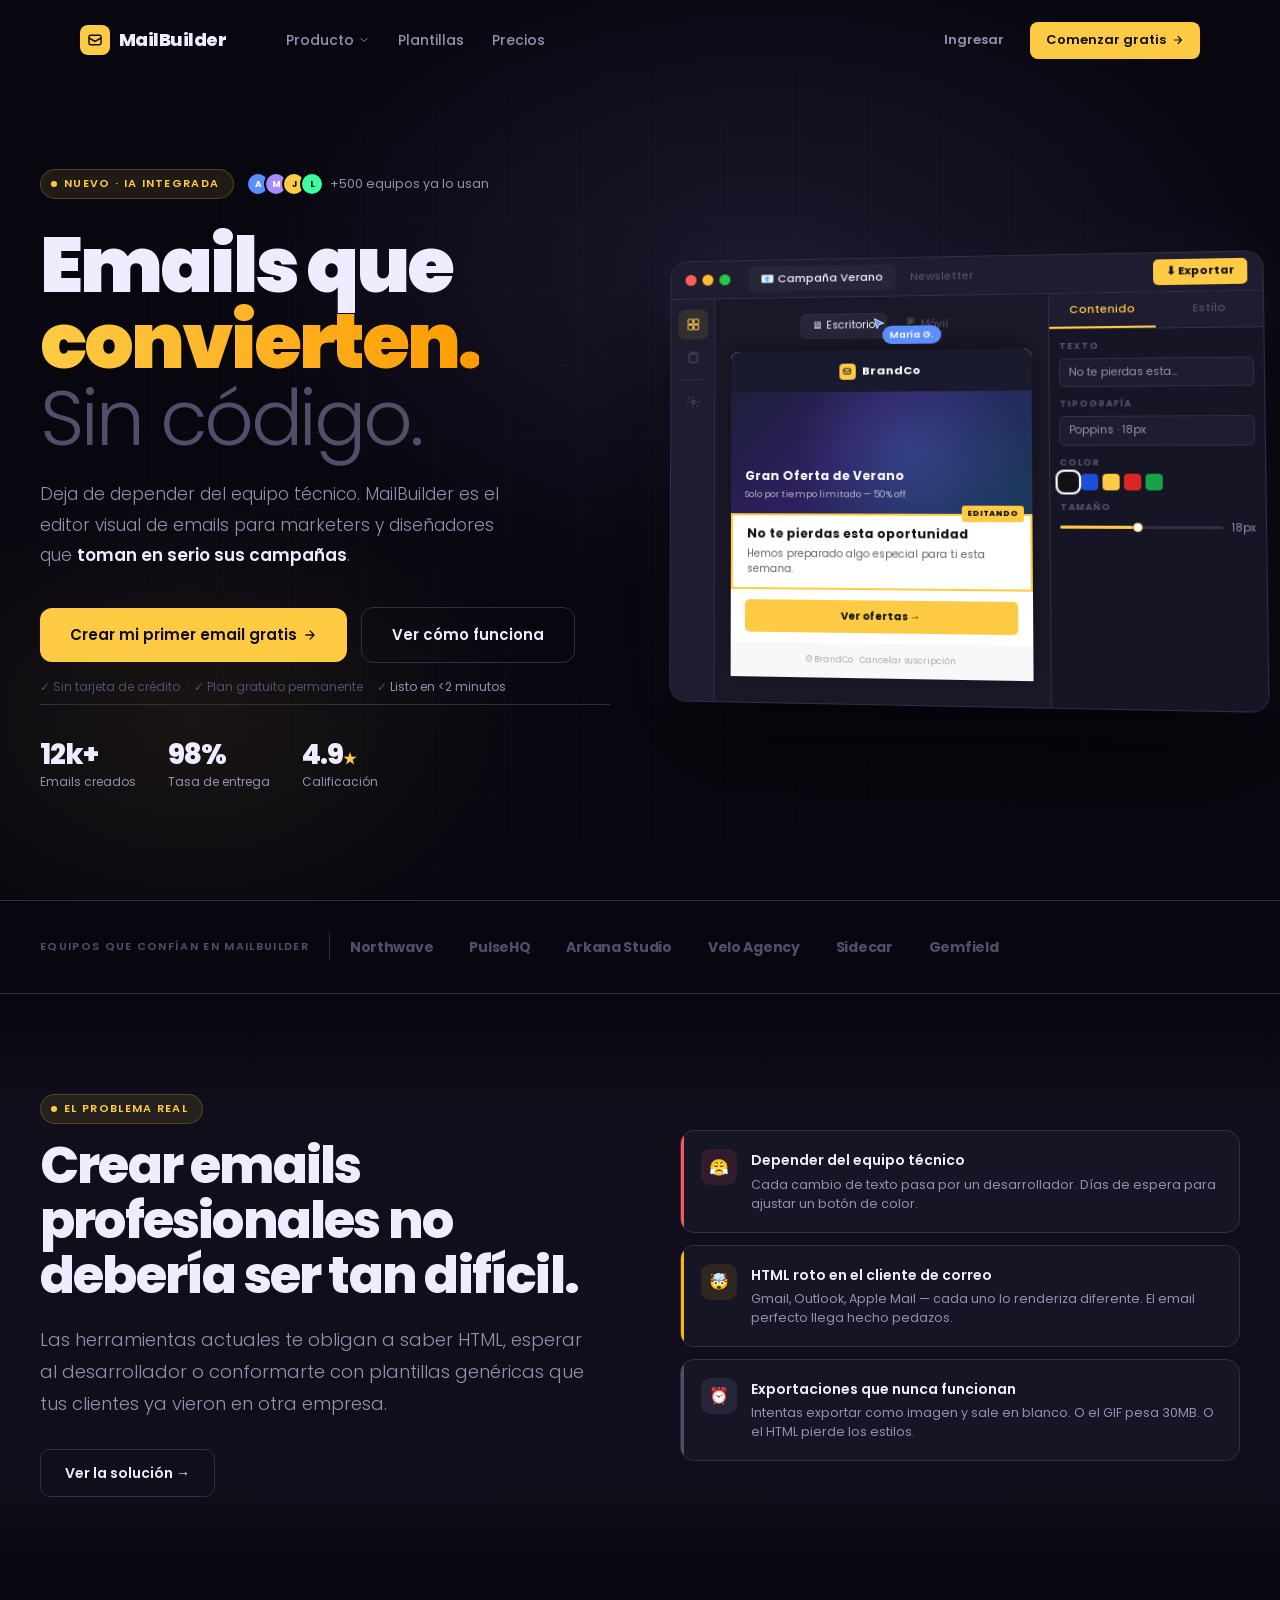
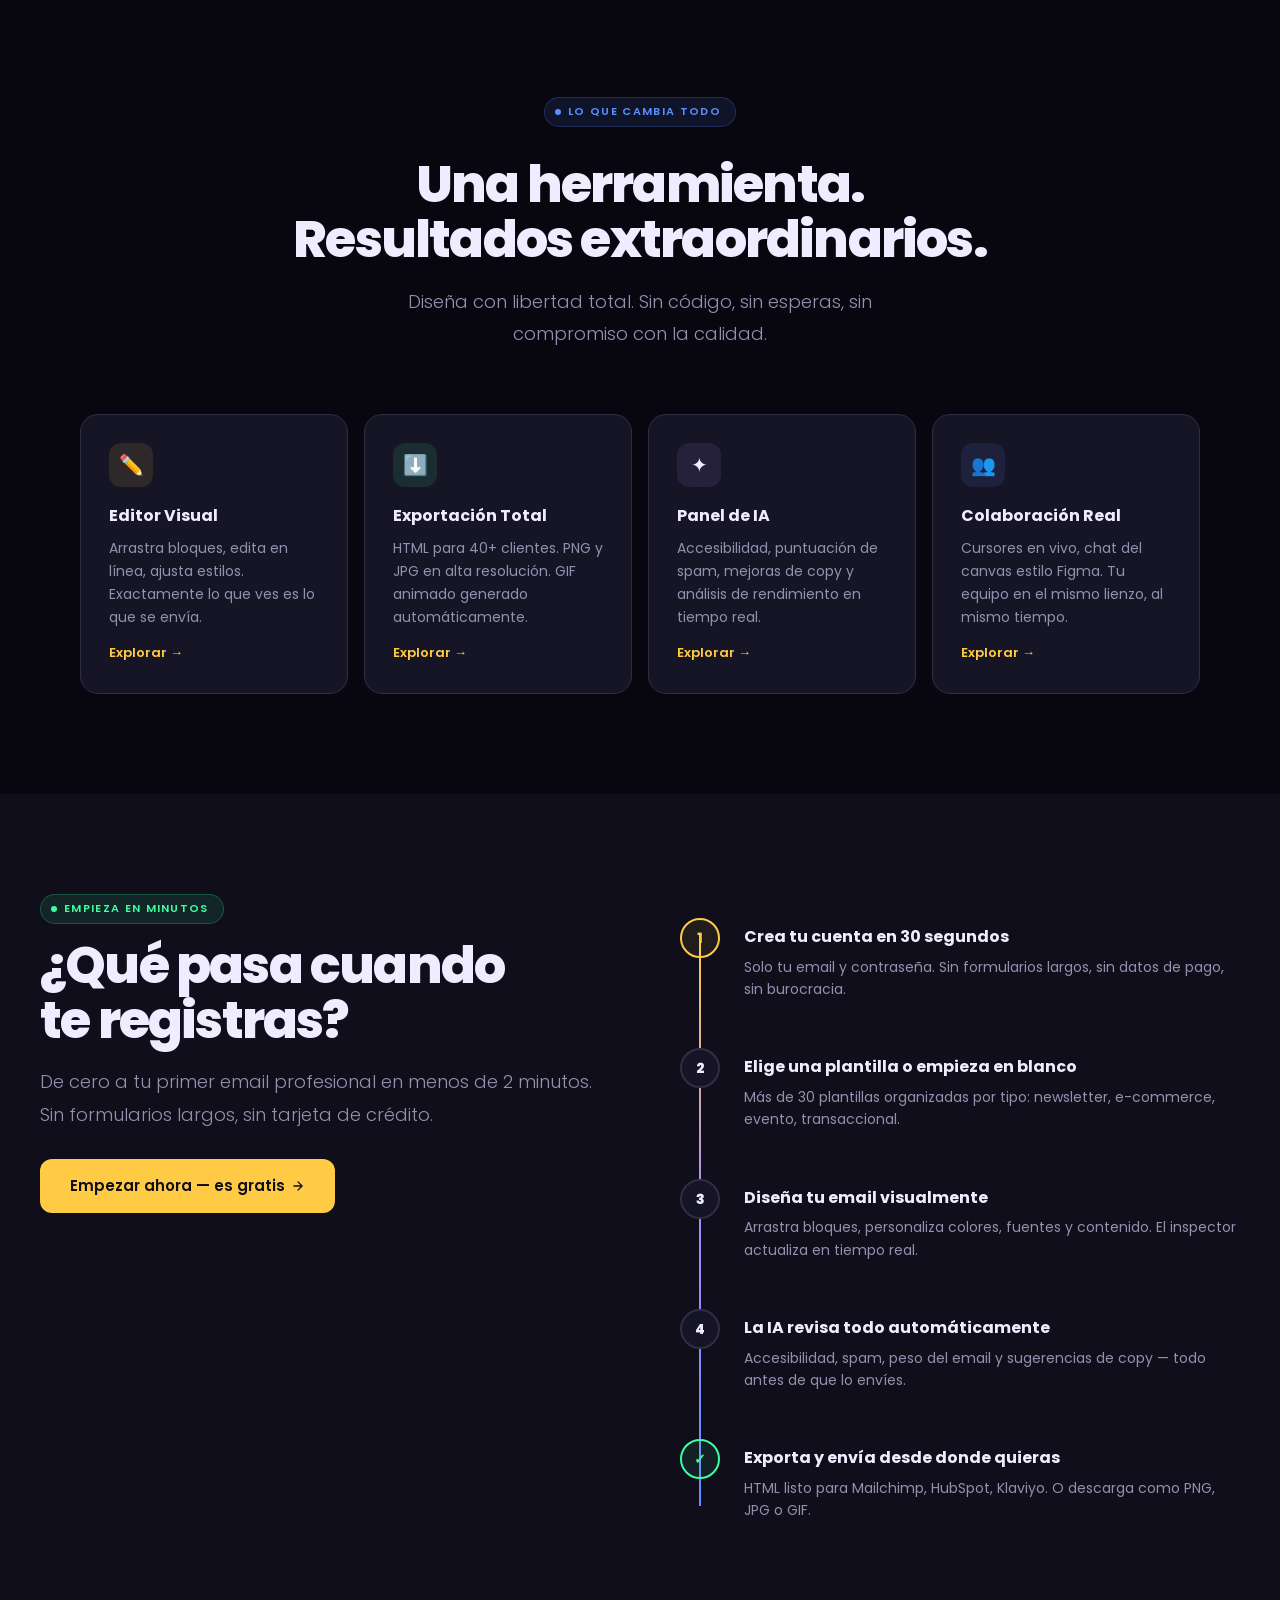
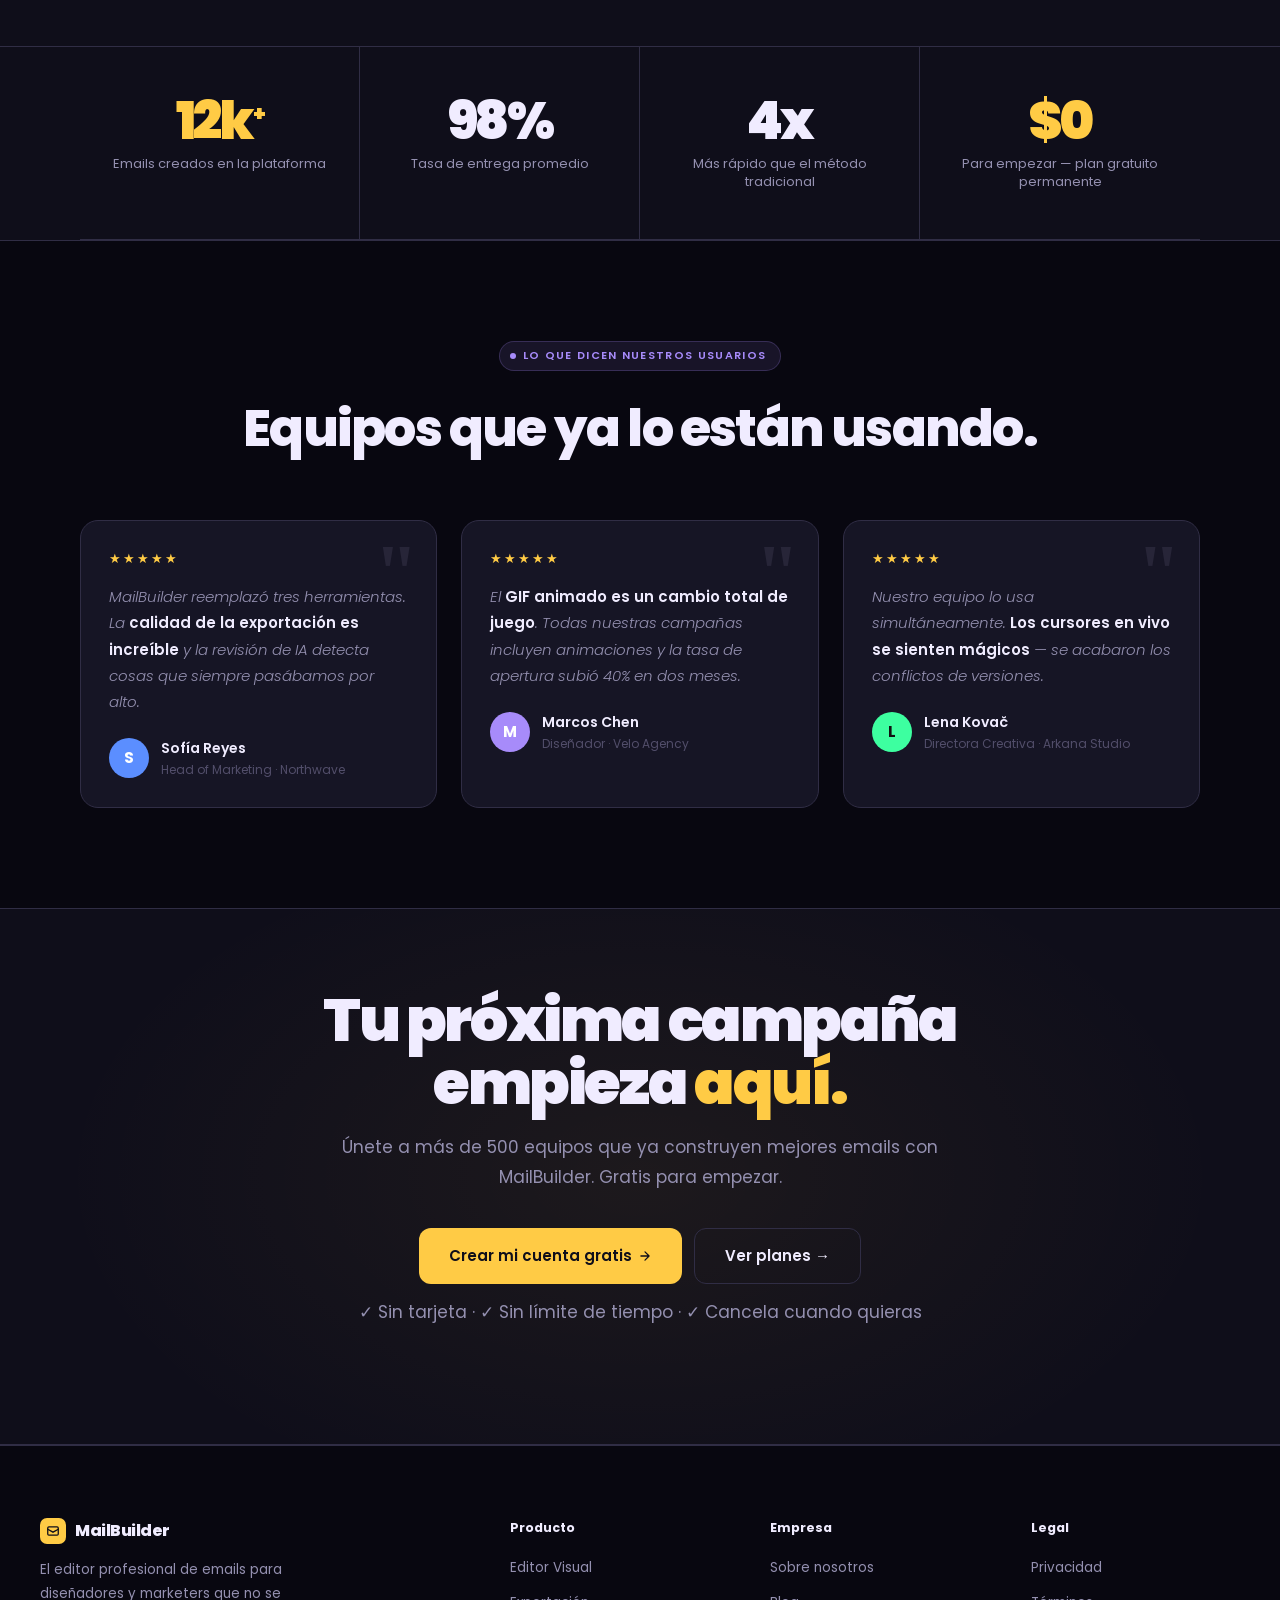
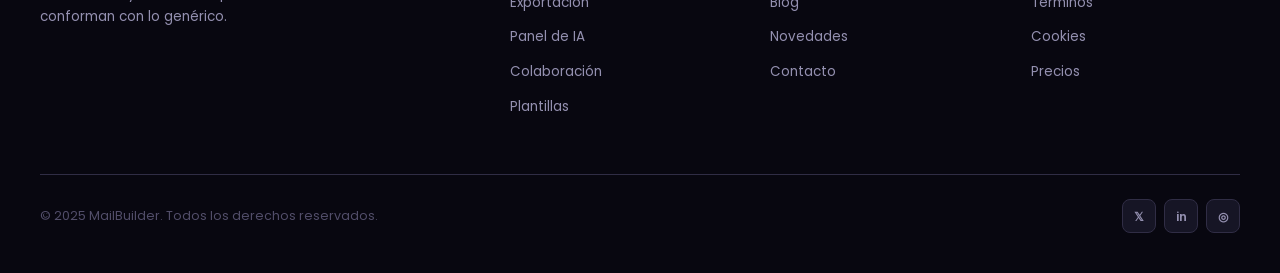
==== index.html @ 02be2cc1 "Sitio web de MailBuilder" ====
<!doctype html>
<html lang="es">
<head>
<meta charset="utf-8">
<meta name="viewport" content="width=device-width, initial-scale=1">
<title>MailBuilder — Emails que convierten. En minutos, no en días.</title>
<meta name="description" content="El editor visual de emails para marketers y diseñadores. Exporta en HTML, PNG, JPG y GIF. Sin código, con IA integrada y colaboración en tiempo real.">
<link rel="preconnect" href="https://fonts.googleapis.com">
<link rel="preconnect" href="https://fonts.gstatic.com" crossorigin>
<link href="https://fonts.googleapis.com/css2?family=Poppins:ital,wght@0,300;0,400;0,500;0,600;0,700;0,800;0,900;1,400&display=swap" rel="stylesheet">
<link rel="stylesheet" href="style.css">
<style>
.hero{min-height:100vh;display:flex;align-items:center;padding:120px var(--pad) 60px;position:relative;overflow:hidden}
.hero::before{content:"";position:absolute;inset:0;background:radial-gradient(ellipse 70% 60% at 60% 30%,rgba(167,139,250,.12) 0%,transparent 60%),radial-gradient(ellipse 50% 50% at 15% 80%,rgba(255,203,69,.07) 0%,transparent 55%);pointer-events:none}
.hero::after{content:"";position:absolute;inset:0;background-image:linear-gradient(rgba(255,255,255,.02) 1px,transparent 1px),linear-gradient(90deg,rgba(255,255,255,.02) 1px,transparent 1px);background-size:72px 72px;mask-image:radial-gradient(ellipse 80% 80% at 50% 50%,black 30%,transparent 80%);pointer-events:none}
.hero-inner{max-width:var(--max);margin-inline:auto;width:100%;position:relative;z-index:1;display:grid;grid-template-columns:1fr 1fr;gap:60px;align-items:center}
.hero-eyebrow{display:flex;align-items:center;gap:12px;margin-bottom:28px;flex-wrap:wrap}
.hero-sp{font-size:12.5px;color:var(--tx2);display:flex;align-items:center;gap:6px}
.hero-avs{display:flex}
.hero-avs span{width:24px;height:24px;border-radius:50%;border:2px solid var(--bg);display:flex;align-items:center;justify-content:center;font-size:9px;font-weight:700;color:#fff;margin-left:-6px}
.hero-avs span:first-child{margin-left:0}
.hero-h1{font-size:clamp(46px,6vw,80px);font-weight:900;letter-spacing:-.04em;line-height:1.0;margin-bottom:22px}
.hero-h1 .line2{display:block;color:var(--tx3);font-weight:300}
.hero-sub{font-size:17px;font-weight:300;color:var(--tx2);line-height:1.8;margin-bottom:36px;max-width:480px}
.hero-sub strong{color:var(--tx);font-weight:600}
.hero-ctarow{display:flex;align-items:center;gap:14px;flex-wrap:wrap;margin-bottom:14px}
.hero-note{font-size:12px;color:var(--tx3)}
.hero-note span{color:var(--tx2)}
.hero-stats{display:flex;gap:32px;padding-top:36px;border-top:1px solid var(--bd);margin-top:8px;flex-wrap:wrap}
.hero-stat-n{font-size:28px;font-weight:800;letter-spacing:-.04em;line-height:1}
.hero-stat-l{font-size:12px;color:var(--tx2);margin-top:3px}
.hero-preview-wrap{border-radius:16px;background:var(--s2);border:1px solid var(--bd);overflow:hidden;box-shadow:0 0 0 1px rgba(255,255,255,.04) inset,0 50px 100px rgba(0,0,0,.7),0 0 70px rgba(167,139,250,.07);transform:perspective(1200px) rotateY(-6deg) rotateX(2deg);transform-origin:left center;transition:transform .5s ease}
.hero-preview-wrap:hover{transform:perspective(1200px) rotateY(-2deg) rotateX(1deg)}
.ep-bar{background:var(--s3);border-bottom:1px solid var(--bd);padding:0 14px;height:38px;display:flex;align-items:center;gap:10px}
.ep-tabs{display:flex;gap:2px;margin-left:8px}
.ep-tab{padding:4px 12px;border-radius:5px;font-size:11px;font-weight:500;color:var(--tx3)}
.ep-tab.on{background:var(--s4);color:var(--tx)}
.ep-layout{display:grid;grid-template-columns:44px 1fr 200px;height:400px}
.ep-sb{background:var(--s3);border-right:1px solid var(--bd);display:flex;flex-direction:column;align-items:center;padding:10px 0;gap:3px}
.ep-si{width:30px;height:30px;border-radius:7px;display:flex;align-items:center;justify-content:center;color:var(--tx3);cursor:pointer;transition:all .15s}
.ep-si.on,.ep-si:hover{background:rgba(255,203,69,.1);color:var(--am)}
.ep-si svg{width:14px;height:14px}
.ep-si-sep{width:24px;height:1px;background:var(--bd);margin:4px 0}
.ep-canvas{background:#1a1828;overflow:hidden;display:flex;flex-direction:column;align-items:center;padding:16px;position:relative}
.ep-dev{display:flex;gap:6px;margin-bottom:12px}
.ep-dev-b{padding:3px 10px;border-radius:5px;font-size:10.5px;color:var(--tx3);border:1px solid transparent}
.ep-dev-b.on{background:var(--s4);border-color:var(--bd);color:var(--tx)}
.ep-email{background:#fff;border-radius:8px 8px 0 0;width:100%;max-width:300px;overflow:hidden;box-shadow:0 -4px 20px rgba(0,0,0,.4)}
.ee-hdr{background:#1a1a2e;padding:12px 16px;display:flex;align-items:center;justify-content:center;gap:6px}
.ee-logo{width:16px;height:16px;background:var(--am);border-radius:4px;display:flex;align-items:center;justify-content:center}
.ee-logo svg{width:9px;height:9px}
.ee-brand{color:#fff;font-weight:700;font-size:11px}
.ee-hero-img{height:120px;background:linear-gradient(135deg,#1D1F3A 0%,#2D1F5E 40%,#1A3A5C 100%);position:relative;overflow:hidden}
.ee-hero-img::before{content:"";position:absolute;inset:0;background:radial-gradient(circle at 60% 50%,rgba(91,142,255,.25) 0%,transparent 60%)}
.ee-hero-txt{position:absolute;bottom:12px;left:14px;right:14px}
.ee-hero-h{color:#fff;font-weight:700;font-size:12px;font-family:'Poppins',sans-serif;margin-bottom:2px}
.ee-hero-s{color:rgba(255,255,255,.65);font-size:9px;font-family:'Poppins',sans-serif}
.ee-block{background:#fff;padding:12px 16px;position:relative}
.ee-block.sel{outline:2px solid var(--am);outline-offset:-2px}
.ee-block-lbl{position:absolute;top:-8px;right:8px;background:var(--am);color:#0F0E1A;font-size:7.5px;font-weight:800;padding:2px 6px;border-radius:3px;font-family:'Poppins',sans-serif}
.ee-h{font-size:12px;font-weight:700;color:#111;font-family:'Poppins',sans-serif;margin-bottom:4px;line-height:1.3}
.ee-p{font-size:10px;color:#666;font-family:'Poppins',sans-serif;line-height:1.55}
.ee-cta{margin:10px 14px;background:var(--am);border-radius:5px;padding:8px;text-align:center}
.ee-cta-t{font-size:10px;font-weight:700;color:#0F0E1A;font-family:'Poppins',sans-serif}
.ee-footer{background:#f8f8f8;padding:10px 14px;text-align:center}
.ee-footer-t{font-size:8.5px;color:#aaa;font-family:'Poppins',sans-serif}
.ep-cursor{position:absolute;z-index:20;pointer-events:none;animation:cursor-mv 6s ease-in-out infinite alternate}
@keyframes cursor-mv{0%{transform:translate(50px,140px)}33%{transform:translate(100px,200px)}66%{transform:translate(160px,155px)}100%{transform:translate(120px,250px)}}
.ep-cursor svg{width:14px;height:14px}
.ep-cursor-tag{position:absolute;top:13px;left:10px;background:var(--az);color:#fff;font-size:9px;font-weight:600;padding:2px 7px;border-radius:100px;white-space:nowrap;font-family:'Poppins',sans-serif}
.ep-insp{border-left:1px solid var(--bd);background:var(--s2);overflow:hidden}
.ep-insp-tabs{display:flex;border-bottom:1px solid var(--bd);background:var(--s3)}
.ep-insp-tab{flex:1;padding:8px 0;font-size:10.5px;font-weight:500;color:var(--tx3);background:none;border:none;cursor:pointer;font-family:'Poppins',sans-serif;border-bottom:2px solid transparent}
.ep-insp-tab.on{color:var(--am);border-color:var(--am)}
.ep-insp-body{padding:10px 9px;display:flex;flex-direction:column;gap:10px}
.ep-isec-lbl{font-size:8.5px;font-weight:700;letter-spacing:.12em;text-transform:uppercase;color:var(--tx3);margin-bottom:4px}
.ep-field{background:var(--s3);border:1px solid var(--bd);border-radius:5px;padding:5px 8px;font-size:10.5px;color:var(--tx2);font-family:'Poppins',sans-serif}
.ep-colors{display:flex;gap:4px}
.ep-swatch{width:16px;height:16px;border-radius:4px;cursor:pointer}
.ep-swatch.sel{outline:2px solid #fff;outline-offset:2px}
.ep-slider-row{display:flex;align-items:center;gap:6px}
.ep-slider{flex:1;height:3px;background:var(--bd);border-radius:2px;position:relative}
.ep-slider-fill{height:100%;background:var(--am);border-radius:2px}
.ep-slider-th{width:9px;height:9px;border-radius:50%;background:#fff;border:1.5px solid var(--am);position:absolute;top:-3px}
.ep-val{font-size:10px;color:var(--tx2);min-width:24px;text-align:right}
@media(max-width:960px){.hero-inner{grid-template-columns:1fr}.hero-preview{display:none}}
.prob-section{padding:100px var(--pad);background:var(--s1);position:relative;overflow:hidden}
.prob-section::before{content:"";position:absolute;inset:0;background:linear-gradient(180deg,var(--bg) 0%,var(--s1) 20%,var(--s1) 80%,var(--bg) 100%)}
.prob-inner{max-width:var(--max);margin-inline:auto;position:relative;z-index:1}
.prob-grid{display:grid;grid-template-columns:1fr 1fr;gap:80px;align-items:center}
.pain-cards{display:flex;flex-direction:column;gap:12px}
.pain-card{background:var(--s2);border:1px solid var(--bd);border-radius:14px;padding:18px 20px;display:flex;gap:14px;align-items:flex-start;position:relative;overflow:hidden}
.pain-card::before{content:"";position:absolute;left:0;top:0;bottom:0;width:3px}
.pain-card.red::before{background:#FF5757}.pain-card.yellow::before{background:#FFB800}.pain-card.gray::before{background:var(--tx3)}
.pain-card-ico{width:36px;height:36px;border-radius:9px;flex-shrink:0;display:flex;align-items:center;justify-content:center;font-size:16px}
.pain-card.red .pain-card-ico{background:rgba(255,87,87,.12)}
.pain-card.yellow .pain-card-ico{background:rgba(255,184,0,.1)}
.pain-card.gray .pain-card-ico{background:var(--s4)}
.pain-title{font-size:14px;font-weight:600;margin-bottom:3px}
.pain-desc{font-size:12.5px;color:var(--tx2);line-height:1.55}
@media(max-width:900px){.prob-grid{grid-template-columns:1fr;gap:48px}}
.feats-overview{padding:100px var(--pad)}
.feat-cards{display:grid;grid-template-columns:repeat(4,1fr);gap:16px;margin-top:56px}
@media(max-width:1000px){.feat-cards{grid-template-columns:1fr 1fr}}
@media(max-width:600px){.feat-cards{grid-template-columns:1fr}}
.feat-card-link{color:var(--am);font-size:13px;font-weight:600;display:inline-flex;align-items:center;gap:5px;margin-top:14px;transition:gap var(--r)}
.feat-card-link:hover{gap:8px}
.journey-section{padding:100px var(--pad);background:var(--s1)}
.journey-grid{max-width:var(--max);margin-inline:auto;display:grid;grid-template-columns:1fr 1fr;gap:80px;align-items:start}
@media(max-width:900px){.journey-grid{grid-template-columns:1fr}}
.testi-section{padding:100px var(--pad)}
.nums-section{background:var(--s1);border-top:1px solid var(--bd);border-bottom:1px solid var(--bd)}
</style>
</head>
<body>

<!-- NAV -->
<nav id="nav">
  <div class="nav-inner">
    <a href="/" class="nav-logo">
      <div class="nav-logo-mark"><svg viewBox="0 0 24 24" fill="none"><rect x="3" y="5" width="18" height="14" rx="2" stroke="#0F0E1A" stroke-width="2.2"/><path d="M3 9l9 5 9-5" stroke="#0F0E1A" stroke-width="2.2" stroke-linecap="round"/></svg></div>
      MailBuilder
    </a>
    <div class="nav-links">
      <div class="nav-dd">
        <a href="/producto" class="nav-link" data-path="/producto">Producto <svg viewBox="0 0 24 24" fill="none"><path d="M6 9l6 6 6-6" stroke="currentColor" stroke-width="2" stroke-linecap="round" stroke-linejoin="round"/></svg></a>
        <div class="nav-dd-menu">
          <a href="/producto#editor" class="dd-item"><div class="dd-item-ico" style="background:rgba(255,203,69,.1)">✏️</div><div><div class="dd-item-t">Editor Visual</div><div class="dd-item-d">Arrastra, suelta y diseña sin código</div></div></a>
          <a href="/producto#exportacion" class="dd-item"><div class="dd-item-ico" style="background:rgba(61,255,160,.1)">⬇️</div><div><div class="dd-item-t">Exportación</div><div class="dd-item-d">HTML, PNG, JPG y GIF en un clic</div></div></a>
          <a href="/producto#ia" class="dd-item"><div class="dd-item-ico" style="background:rgba(167,139,250,.1)">✦</div><div><div class="dd-item-t">Panel de IA</div><div class="dd-item-d">Accesibilidad, spam y copy automático</div></div></a>
          <a href="/producto#colaboracion" class="dd-item"><div class="dd-item-ico" style="background:rgba(91,142,255,.1)">👥</div><div><div class="dd-item-t">Colaboración</div><div class="dd-item-d">Cursores en vivo y chat del canvas</div></div></a>
        </div>
      </div>
      <a href="/plantillas" class="nav-link" data-path="/plantillas">Plantillas</a>
      <a href="/precios" class="nav-link" data-path="/precios">Precios</a>
    </div>
    <div class="nav-right">
      <a href="https://mailbuilder-pi.vercel.app/login" class="btn btn-ghost btn-sm">Ingresar</a>
      <a href="https://mailbuilder-pi.vercel.app/login" class="btn btn-primary btn-sm btn-icon">Comenzar gratis <svg width="12" height="12" viewBox="0 0 24 24" fill="none"><path d="M5 12h14M12 5l7 7-7 7" stroke="currentColor" stroke-width="2.2" stroke-linecap="round" stroke-linejoin="round"/></svg></a>
    </div>
    <button class="nav-burger" id="burger" aria-label="Menú"><span></span><span></span><span></span></button>
  </div>
  <div class="nav-mobile" id="mobile-menu" style="display:none">
    <a href="/producto">Producto</a>
    <a href="/plantillas">Plantillas</a>
    <a href="/precios">Precios</a>
    <hr class="sep">
    <a href="https://mailbuilder-pi.vercel.app/login">Ingresar</a>
    <a href="https://mailbuilder-pi.vercel.app/login" class="btn btn-primary" style="text-align:center;justify-content:center">Comenzar gratis →</a>
  </div>
</nav>

<!-- HERO -->
<section class="hero">
  <div class="hero-inner">
    <div>
      <div class="hero-eyebrow">
        <div class="chip">Nuevo · IA integrada</div>
        <div class="hero-sp">
          <div class="hero-avs">
            <span style="background:#5B8EFF">A</span><span style="background:#A78BFA">M</span>
            <span style="background:#FFCB45;color:#111">J</span><span style="background:#3DFFA0;color:#111">L</span>
          </div>
          +500 equipos ya lo usan
        </div>
      </div>
      <h1 class="hero-h1">Emails que<br><span class="grad">convierten.</span><span class="line2">Sin código.</span></h1>
      <p class="hero-sub">Deja de depender del equipo técnico. MailBuilder es el editor visual de emails para marketers y diseñadores que <strong>toman en serio sus campañas</strong>.</p>
      <div class="hero-ctarow">
        <a href="https://mailbuilder-pi.vercel.app/login" class="btn btn-primary btn-lg btn-icon">Crear mi primer email gratis <svg width="14" height="14" viewBox="0 0 24 24" fill="none"><path d="M5 12h14M12 5l7 7-7 7" stroke="currentColor" stroke-width="2.2" stroke-linecap="round" stroke-linejoin="round"/></svg></a>
        <a href="/producto" class="btn btn-outline btn-lg">Ver cómo funciona</a>
      </div>
      <p class="hero-note">✓ Sin tarjeta de crédito &nbsp;·&nbsp; ✓ Plan gratuito permanente &nbsp;·&nbsp; ✓ <span>Listo en &lt;2 minutos</span></p>
      <div class="hero-stats">
        <div><div class="hero-stat-n"><span class="count-up" data-target="12" data-suffix="k+">12k+</span></div><div class="hero-stat-l">Emails creados</div></div>
        <div><div class="hero-stat-n"><span class="count-up" data-target="98" data-suffix="%">98%</span></div><div class="hero-stat-l">Tasa de entrega</div></div>
        <div><div class="hero-stat-n">4.9<span style="font-size:.55em;color:var(--am)">★</span></div><div class="hero-stat-l">Calificación</div></div>
      </div>
    </div>
    <div class="hero-preview rv">
      <div class="hero-preview-wrap">
        <div class="ep-bar">
          <div class="mac-dots"><div class="mac-dot"></div><div class="mac-dot"></div><div class="mac-dot"></div></div>
          <div class="ep-tabs"><div class="ep-tab on">📧 Campaña Verano</div><div class="ep-tab">Newsletter</div></div>
          <div style="margin-left:auto"><div style="background:var(--am);color:#0F0E1A;padding:4px 12px;border-radius:5px;font-size:10.5px;font-weight:700">⬇ Exportar</div></div>
        </div>
        <div class="ep-layout">
          <div class="ep-sb">
            <div class="ep-si on"><svg viewBox="0 0 24 24" fill="none"><rect x="3" y="3" width="8" height="8" rx="1.5" stroke="currentColor" stroke-width="1.8"/><rect x="13" y="3" width="8" height="8" rx="1.5" stroke="currentColor" stroke-width="1.8"/><rect x="3" y="13" width="8" height="8" rx="1.5" stroke="currentColor" stroke-width="1.8"/><rect x="13" y="13" width="8" height="8" rx="1.5" stroke="currentColor" stroke-width="1.8"/></svg></div>
            <div class="ep-si"><svg viewBox="0 0 24 24" fill="none"><path d="M9 5H7a2 2 0 00-2 2v12a2 2 0 002 2h10a2 2 0 002-2V7a2 2 0 00-2-2h-2M9 5a2 2 0 002 2h2a2 2 0 002-2M9 5a2 2 0 012-2h2a2 2 0 012 2" stroke="currentColor" stroke-width="1.8" stroke-linecap="round"/></svg></div>
            <div class="ep-si-sep"></div>
            <div class="ep-si"><svg viewBox="0 0 24 24" fill="none"><circle cx="12" cy="12" r="3" stroke="currentColor" stroke-width="1.8"/><path d="M12 2v2M12 20v2M4.22 4.22l1.42 1.42M18.36 18.36l1.42 1.42M2 12h2M20 12h2" stroke="currentColor" stroke-width="1.8" stroke-linecap="round"/></svg></div>
          </div>
          <div class="ep-canvas">
            <div class="ep-dev"><div class="ep-dev-b on">🖥 Escritorio</div><div class="ep-dev-b">📱 Móvil</div></div>
            <div class="ep-email">
              <div class="ee-hdr"><div class="ee-logo"><svg viewBox="0 0 24 24" fill="none"><rect x="3" y="5" width="18" height="14" rx="2" stroke="#0F0E1A" stroke-width="2.5"/><path d="M3 9l9 5 9-5" stroke="#0F0E1A" stroke-width="2.5" stroke-linecap="round"/></svg></div><span class="ee-brand">BrandCo</span></div>
              <div class="ee-hero-img"><div class="ee-hero-txt"><div class="ee-hero-h">Gran Oferta de Verano</div><div class="ee-hero-s">Solo por tiempo limitado — 50% off</div></div></div>
              <div class="ee-block sel">
                <div class="ee-block-lbl">EDITANDO</div>
                <div class="ee-h">No te pierdas esta oportunidad</div>
                <div class="ee-p">Hemos preparado algo especial para ti esta semana.</div>
              </div>
              <div class="ee-cta"><div class="ee-cta-t">Ver ofertas →</div></div>
              <div class="ee-footer"><div class="ee-footer-t">© BrandCo · Cancelar suscripción</div></div>
            </div>
            <div class="ep-cursor">
              <svg viewBox="0 0 24 24" fill="none"><path d="M4.2 3.1 L19.4 11.1 L11.6 12.9 L8.3 19.8 Z" fill="#5B8EFF" stroke="#fff" stroke-width="1.4" stroke-linejoin="round"/></svg>
              <div class="ep-cursor-tag">María G.</div>
            </div>
          </div>
          <div class="ep-insp">
            <div class="ep-insp-tabs"><button class="ep-insp-tab on">Contenido</button><button class="ep-insp-tab">Estilo</button></div>
            <div class="ep-insp-body">
              <div><div class="ep-isec-lbl">Texto</div><div class="ep-field">No te pierdas esta...</div></div>
              <div><div class="ep-isec-lbl">Tipografía</div><div class="ep-field">Poppins · 18px</div></div>
              <div><div class="ep-isec-lbl">Color</div><div class="ep-colors"><div class="ep-swatch sel" style="background:#111"></div><div class="ep-swatch" style="background:#1D4ED8"></div><div class="ep-swatch" style="background:#FFCB45"></div><div class="ep-swatch" style="background:#DC2626"></div><div class="ep-swatch" style="background:#16A34A"></div></div></div>
              <div><div class="ep-isec-lbl">Tamaño</div><div class="ep-slider-row"><div class="ep-slider"><div class="ep-slider-fill" style="width:45%"></div><div class="ep-slider-th" style="left:45%"></div></div><div class="ep-val">18px</div></div></div>
            </div>
          </div>
        </div>
      </div>
    </div>
  </div>
</section>

<!-- LOGOS -->
<div class="logos-strip">
  <div class="logos-inner">
    <span class="logos-label">Equipos que confían en MailBuilder</span>
    <div class="logos-sep"></div>
    <div class="logos-list">
      <span class="logo-item">Northwave</span><span class="logo-item">PulseHQ</span>
      <span class="logo-item">Arkana Studio</span><span class="logo-item">Velo Agency</span>
      <span class="logo-item">Sidecar</span><span class="logo-item">Gemfield</span>
    </div>
  </div>
</div>

<!-- PROBLEMA -->
<section class="prob-section">
  <div class="prob-inner">
    <div class="prob-grid">
      <div class="rv">
        <div class="chip">El problema real</div>
        <h2 class="heading" style="margin-top:14px;margin-bottom:20px">Crear emails profesionales no debería ser tan difícil.</h2>
        <p class="lead">Las herramientas actuales te obligan a saber HTML, esperar al desarrollador o conformarte con plantillas genéricas que tus clientes ya vieron en otra empresa.</p>
        <a href="/producto" class="btn btn-outline" style="margin-top:28px">Ver la solución →</a>
      </div>
      <div class="pain-cards rv d2">
        <div class="pain-card red"><div class="pain-card-ico">😤</div><div><div class="pain-title">Depender del equipo técnico</div><div class="pain-desc">Cada cambio de texto pasa por un desarrollador. Días de espera para ajustar un botón de color.</div></div></div>
        <div class="pain-card yellow"><div class="pain-card-ico">🤯</div><div><div class="pain-title">HTML roto en el cliente de correo</div><div class="pain-desc">Gmail, Outlook, Apple Mail — cada uno lo renderiza diferente. El email perfecto llega hecho pedazos.</div></div></div>
        <div class="pain-card gray"><div class="pain-card-ico">⏰</div><div><div class="pain-title">Exportaciones que nunca funcionan</div><div class="pain-desc">Intentas exportar como imagen y sale en blanco. O el GIF pesa 30MB. O el HTML pierde los estilos.</div></div></div>
      </div>
    </div>
  </div>
</section>

<!-- FUNCIONES -->
<section class="feats-overview lc">
  <div class="sh sh-center rv">
    <div class="chip az">Lo que cambia todo</div>
    <h2 class="heading" style="margin-top:14px">Una herramienta.<br>Resultados extraordinarios.</h2>
    <p class="lead">Diseña con libertad total. Sin código, sin esperas, sin compromiso con la calidad.</p>
  </div>
  <div class="feat-cards">
    <div class="card rv d1"><div class="card-icon" style="background:rgba(255,203,69,.1)">✏️</div><div class="card-title">Editor Visual</div><div class="card-desc">Arrastra bloques, edita en línea, ajusta estilos. Exactamente lo que ves es lo que se envía.</div><a href="/producto#editor" class="feat-card-link">Explorar →</a></div>
    <div class="card rv d2"><div class="card-icon" style="background:rgba(61,255,160,.1)">⬇️</div><div class="card-title">Exportación Total</div><div class="card-desc">HTML para 40+ clientes. PNG y JPG en alta resolución. GIF animado generado automáticamente.</div><a href="/producto#exportacion" class="feat-card-link">Explorar →</a></div>
    <div class="card rv d3"><div class="card-icon" style="background:rgba(167,139,250,.1)">✦</div><div class="card-title">Panel de IA</div><div class="card-desc">Accesibilidad, puntuación de spam, mejoras de copy y análisis de rendimiento en tiempo real.</div><a href="/producto#ia" class="feat-card-link">Explorar →</a></div>
    <div class="card rv d4"><div class="card-icon" style="background:rgba(91,142,255,.1)">👥</div><div class="card-title">Colaboración Real</div><div class="card-desc">Cursores en vivo, chat del canvas estilo Figma. Tu equipo en el mismo lienzo, al mismo tiempo.</div><a href="/producto#colaboracion" class="feat-card-link">Explorar →</a></div>
  </div>
</section>

<!-- JOURNEY -->
<section class="journey-section">
  <div class="journey-grid">
    <div>
      <div class="chip gr rv">Empieza en minutos</div>
      <h2 class="heading rv" style="margin-top:14px;margin-bottom:18px">¿Qué pasa cuando<br>te registras?</h2>
      <p class="lead rv">De cero a tu primer email profesional en menos de 2 minutos. Sin formularios largos, sin tarjeta de crédito.</p>
      <a href="https://mailbuilder-pi.vercel.app/login" class="btn btn-primary btn-lg btn-icon rv" style="margin-top:28px">Empezar ahora — es gratis <svg width="14" height="14" viewBox="0 0 24 24" fill="none"><path d="M5 12h14M12 5l7 7-7 7" stroke="currentColor" stroke-width="2.2" stroke-linecap="round" stroke-linejoin="round"/></svg></a>
    </div>
    <div class="journey rv d2">
      <div class="journey-step"><div class="journey-num" style="color:var(--am);border-color:var(--am);background:rgba(255,203,69,.08)">1</div><div class="journey-content"><div class="journey-title">Crea tu cuenta en 30 segundos</div><div class="journey-desc">Solo tu email y contraseña. Sin formularios largos, sin datos de pago, sin burocracia.</div></div></div>
      <div class="journey-step"><div class="journey-num">2</div><div class="journey-content"><div class="journey-title">Elige una plantilla o empieza en blanco</div><div class="journey-desc">Más de 30 plantillas organizadas por tipo: newsletter, e-commerce, evento, transaccional.</div></div></div>
      <div class="journey-step"><div class="journey-num">3</div><div class="journey-content"><div class="journey-title">Diseña tu email visualmente</div><div class="journey-desc">Arrastra bloques, personaliza colores, fuentes y contenido. El inspector actualiza en tiempo real.</div></div></div>
      <div class="journey-step"><div class="journey-num">4</div><div class="journey-content"><div class="journey-title">La IA revisa todo automáticamente</div><div class="journey-desc">Accesibilidad, spam, peso del email y sugerencias de copy — todo antes de que lo envíes.</div></div></div>
      <div class="journey-step"><div class="journey-num" style="color:var(--gr);border-color:var(--gr);background:rgba(61,255,160,.08)">✓</div><div class="journey-content"><div class="journey-title">Exporta y envía desde donde quieras</div><div class="journey-desc">HTML listo para Mailchimp, HubSpot, Klaviyo. O descarga como PNG, JPG o GIF.</div></div></div>
    </div>
  </div>
</section>

<!-- NÚMEROS -->
<section class="nums-section">
  <div class="lc"><div class="nums-grid">
    <div class="num-item rv"><div class="num-val text-am"><span class="count-up" data-target="12" data-suffix="k">0</span><sup>+</sup></div><div class="num-label">Emails creados en la plataforma</div></div>
    <div class="num-item rv d1"><div class="num-val"><span class="count-up" data-target="98" data-suffix="%">0%</span></div><div class="num-label">Tasa de entrega promedio</div></div>
    <div class="num-item rv d2"><div class="num-val"><span class="count-up" data-target="4" data-suffix="x">0x</span></div><div class="num-label">Más rápido que el método tradicional</div></div>
    <div class="num-item rv d3"><div class="num-val text-am">$0</div><div class="num-label">Para empezar — plan gratuito permanente</div></div>
  </div></div>
</section>

<!-- TESTIMONIOS -->
<section class="testi-section lc">
  <div class="sh sh-center rv">
    <div class="chip vi">Lo que dicen nuestros usuarios</div>
    <h2 class="heading" style="margin-top:14px">Equipos que ya lo están usando.</h2>
  </div>
  <div class="grid-3">
    <div class="testi-card rv d1"><div class="testi-stars">★★★★★</div><p class="testi-quote">MailBuilder reemplazó tres herramientas. La <strong>calidad de la exportación es increíble</strong> y la revisión de IA detecta cosas que siempre pasábamos por alto.</p><div class="testi-author"><div class="testi-avatar" style="background:#5B8EFF">S</div><div><div class="testi-name">Sofía Reyes</div><div class="testi-role">Head of Marketing · Northwave</div></div></div></div>
    <div class="testi-card rv d2"><div class="testi-stars">★★★★★</div><p class="testi-quote">El <strong>GIF animado es un cambio total de juego</strong>. Todas nuestras campañas incluyen animaciones y la tasa de apertura subió 40% en dos meses.</p><div class="testi-author"><div class="testi-avatar" style="background:#A78BFA">M</div><div><div class="testi-name">Marcos Chen</div><div class="testi-role">Diseñador · Velo Agency</div></div></div></div>
    <div class="testi-card rv d3"><div class="testi-stars">★★★★★</div><p class="testi-quote">Nuestro equipo lo usa simultáneamente. <strong>Los cursores en vivo se sienten mágicos</strong> — se acabaron los conflictos de versiones.</p><div class="testi-author"><div class="testi-avatar" style="background:#3DFFA0;color:#111">L</div><div><div class="testi-name">Lena Kovač</div><div class="testi-role">Directora Creativa · Arkana Studio</div></div></div></div>
  </div>
</section>

<!-- CTA FINAL -->
<div class="cta-band">
  <div class="cta-band-inner">
    <h2 class="rv">Tu próxima campaña<br>empieza <em>aquí.</em></h2>
    <p class="rv d1">Únete a más de 500 equipos que ya construyen mejores emails con MailBuilder. Gratis para empezar.</p>
    <div class="cta-band-btns rv d2">
      <a href="https://mailbuilder-pi.vercel.app/login" class="btn btn-primary btn-lg btn-icon">Crear mi cuenta gratis <svg width="14" height="14" viewBox="0 0 24 24" fill="none"><path d="M5 12h14M12 5l7 7-7 7" stroke="currentColor" stroke-width="2.2" stroke-linecap="round" stroke-linejoin="round"/></svg></a>
      <a href="/precios" class="btn btn-outline btn-lg">Ver planes →</a>
    </div>
    <p class="cta-note">✓ Sin tarjeta · ✓ Sin límite de tiempo · ✓ Cancela cuando quieras</p>
  </div>
</div>

<!-- FOOTER -->
<footer>
  <div class="footer-inner">
    <div class="footer-top">
      <div class="footer-brand">
        <a href="/" class="nav-logo" style="font-size:16px"><div class="nav-logo-mark" style="width:26px;height:26px;border-radius:7px"><svg viewBox="0 0 24 24" fill="none" style="width:14px;height:14px"><rect x="3" y="5" width="18" height="14" rx="2" stroke="#0F0E1A" stroke-width="2.2"/><path d="M3 9l9 5 9-5" stroke="#0F0E1A" stroke-width="2.2" stroke-linecap="round"/></svg></div>MailBuilder</a>
        <p>El editor profesional de emails para diseñadores y marketers que no se conforman con lo genérico.</p>
      </div>
      <div class="footer-col"><h4>Producto</h4><ul><li><a href="/producto">Editor Visual</a></li><li><a href="/producto#exportacion">Exportación</a></li><li><a href="/producto#ia">Panel de IA</a></li><li><a href="/producto#colaboracion">Colaboración</a></li><li><a href="/plantillas">Plantillas</a></li></ul></div>
      <div class="footer-col"><h4>Empresa</h4><ul><li><a href="#">Sobre nosotros</a></li><li><a href="#">Blog</a></li><li><a href="#">Novedades</a></li><li><a href="#">Contacto</a></li></ul></div>
      <div class="footer-col"><h4>Legal</h4><ul><li><a href="#">Privacidad</a></li><li><a href="#">Términos</a></li><li><a href="#">Cookies</a></li><li><a href="/precios">Precios</a></li></ul></div>
    </div>
    <div class="footer-bot">
      <span class="footer-copy">© 2025 MailBuilder. Todos los derechos reservados.</span>
      <div class="footer-social"><a href="#" class="social-btn">𝕏</a><a href="#" class="social-btn">in</a><a href="#" class="social-btn">◎</a></div>
    </div>
  </div>
</footer>

<script src="app.js"></script>
</body>
</html>
---- style.css ----
/* ════════════════════════════════════════════════
   MailBuilder — Shared Styles
   Font: Poppins · Dark theme · Amber accent
   ════════════════════════════════════════════════ */

:root {
  --bg:      #080710;
  --s1:      #0F0E1A;
  --s2:      #161525;
  --s3:      #1E1C2E;
  --s4:      #272538;
  --bd:      #302D45;
  --bd2:     rgba(255,255,255,.06);
  --tx:      #F0ECFF;
  --tx2:     #9490B0;
  --tx3:     #524E6A;
  --am:      #FFCB45;
  --am2:     #FFB800;
  --gr:      #3DFFA0;
  --az:      #5B8EFF;
  --vi:      #A78BFA;
  --ro:      #FF5F8F;
  --f: 'Poppins', -apple-system, sans-serif;
  --r:       0.22s ease;
  --max:     1200px;
  --pad:     clamp(20px, 5vw, 40px);
  color-scheme: dark;
}

*, *::before, *::after { box-sizing: border-box; margin: 0; padding: 0; }
html { scroll-behavior: smooth; font-size: 16px; }
body { font-family: var(--f); background: var(--bg); color: var(--tx); -webkit-font-smoothing: antialiased; overflow-x: hidden; line-height: 1.6; }
a { color: inherit; text-decoration: none; }
img, video { display: block; max-width: 100%; }
button { font-family: var(--f); cursor: pointer; }
ul { list-style: none; }
::-webkit-scrollbar { width: 5px; }
::-webkit-scrollbar-track { background: var(--bg); }
::-webkit-scrollbar-thumb { background: var(--s4); border-radius: 3px; }

/* ── Layout ── */
.lc { max-width: var(--max); margin-inline: auto; padding-inline: var(--pad); }
.grid-2 { display: grid; grid-template-columns: 1fr 1fr; gap: 80px; align-items: center; }
.grid-3 { display: grid; grid-template-columns: repeat(3, 1fr); gap: 24px; }
.grid-4 { display: grid; grid-template-columns: repeat(4, 1fr); gap: 20px; }
@media(max-width:900px){ .grid-2{ grid-template-columns:1fr; gap:48px; } }
@media(max-width:768px){ .grid-3{ grid-template-columns:1fr; } .grid-4{ grid-template-columns:1fr 1fr; } }
@media(max-width:500px){ .grid-4{ grid-template-columns:1fr; } }

/* ── Typography ── */
.display { font-size: clamp(48px, 7vw, 96px); font-weight: 900; letter-spacing: -.04em; line-height: 1.0; }
.heading { font-size: clamp(32px, 4vw, 56px); font-weight: 800; letter-spacing: -.035em; line-height: 1.08; }
.subheading { font-size: clamp(22px, 3vw, 34px); font-weight: 700; letter-spacing: -.02em; line-height: 1.2; }
.lead { font-size: clamp(16px, 1.5vw, 18px); font-weight: 300; color: var(--tx2); line-height: 1.8; max-width: 560px; }
.label { font-size: 11px; font-weight: 700; letter-spacing: .14em; text-transform: uppercase; color: var(--tx3); }
.text-am { color: var(--am); }
.text-gr { color: var(--gr); }
.text-az { color: var(--az); }
.text-vi { color: var(--vi); }
.text-muted { color: var(--tx2); }

/* Gradient text */
.grad { background: linear-gradient(92deg, var(--am) 0%, #FF9A00 100%); -webkit-background-clip: text; -webkit-text-fill-color: transparent; background-clip: text; }
.grad-b { background: linear-gradient(92deg, var(--az) 0%, var(--vi) 100%); -webkit-background-clip: text; -webkit-text-fill-color: transparent; background-clip: text; }

/* ── Chip / Tag ── */
.chip { display: inline-flex; align-items: center; gap: 7px; font-size: 11px; font-weight: 600; letter-spacing: .12em; text-transform: uppercase; color: var(--am); padding: 5px 14px 5px 10px; background: rgba(255,203,69,.1); border: 1px solid rgba(255,203,69,.22); border-radius: 100px; }
.chip::before { content: ""; width: 6px; height: 6px; border-radius: 50%; background: var(--am); flex-shrink: 0; animation: blink 2s ease infinite; }
.chip.az { color: var(--az); background: rgba(91,142,255,.1); border-color: rgba(91,142,255,.22); }
.chip.az::before { background: var(--az); }
.chip.vi { color: var(--vi); background: rgba(167,139,250,.1); border-color: rgba(167,139,250,.22); }
.chip.vi::before { background: var(--vi); }
.chip.gr { color: var(--gr); background: rgba(61,255,160,.1); border-color: rgba(61,255,160,.22); }
.chip.gr::before { background: var(--gr); }
@keyframes blink { 0%,100%{opacity:1}50%{opacity:.4} }

/* ── Buttons ── */
.btn { display: inline-flex; align-items: center; gap: 8px; padding: 12px 24px; border-radius: 10px; font-family: var(--f); font-size: 14px; font-weight: 600; border: none; transition: all var(--r); white-space: nowrap; cursor: pointer; }
.btn-primary { background: var(--am); color: #0F0E1A; }
.btn-primary:hover { background: #FFD966; transform: translateY(-2px); box-shadow: 0 0 0 6px rgba(255,203,69,.18); }
.btn-outline { background: transparent; color: var(--tx); border: 1.5px solid var(--bd); }
.btn-outline:hover { border-color: var(--tx3); background: var(--s3); }
.btn-ghost { background: transparent; color: var(--tx2); padding-inline: 12px; }
.btn-ghost:hover { color: var(--tx); }
.btn-lg { padding: 15px 30px; font-size: 15px; border-radius: 12px; }
.btn-sm { padding: 8px 16px; font-size: 13px; border-radius: 8px; }
.btn-icon { gap: 6px; }
.btn-icon svg { transition: transform var(--r); }
.btn-icon:hover svg { transform: translateX(3px); }

/* ── Section header ── */
.sh { margin-bottom: 64px; }
.sh .chip { margin-bottom: 16px; }
.sh .heading { margin-bottom: 18px; }
.sh .lead { }
.sh-center { text-align: center; }
.sh-center .lead { margin-inline: auto; }

/* ── Cards ── */
.card { background: var(--s2); border: 1px solid var(--bd); border-radius: 18px; padding: 28px; transition: border-color var(--r), transform var(--r); }
.card:hover { border-color: var(--tx3); transform: translateY(-3px); }
.card-icon { width: 44px; height: 44px; border-radius: 12px; display: flex; align-items: center; justify-content: center; font-size: 20px; margin-bottom: 16px; flex-shrink: 0; }
.card-title { font-size: 16px; font-weight: 700; margin-bottom: 8px; }
.card-desc { font-size: 14px; color: var(--tx2); line-height: 1.65; }

/* ── Divider ── */
.div { border: none; border-top: 1px solid var(--bd); }

/* ── Scroll reveal ── */
.rv  { opacity: 0; transform: translateY(24px); transition: opacity .6s ease, transform .6s ease; }
.rl  { opacity: 0; transform: translateX(-28px); transition: opacity .65s ease, transform .65s ease; }
.rr  { opacity: 0; transform: translateX(28px); transition: opacity .65s ease, transform .65s ease; }
.rv.vis, .rl.vis, .rr.vis { opacity: 1; transform: none; }
.d1 { transition-delay: .1s; } .d2 { transition-delay: .2s; } .d3 { transition-delay: .3s; } .d4 { transition-delay: .4s; }

/* ═══════════════════════════════ NAV ═══════════════════════════════ */
#nav { position: fixed; top: 0; left: 0; right: 0; z-index: 500; transition: all .3s; }
#nav.scrolled { background: rgba(8,7,16,.9); backdrop-filter: blur(20px) saturate(160%); border-bottom: 1px solid var(--bd); }
.nav-inner { max-width: var(--max); margin-inline: auto; padding: 22px var(--pad); display: flex; align-items: center; gap: 40px; transition: padding .3s; }
#nav.scrolled .nav-inner { padding-top: 14px; padding-bottom: 14px; }

/* Logo */
.nav-logo { font-size: 18px; font-weight: 800; letter-spacing: -.03em; display: flex; align-items: center; gap: 9px; flex-shrink: 0; }
.nav-logo-mark { width: 30px; height: 30px; background: var(--am); border-radius: 8px; display: flex; align-items: center; justify-content: center; }
.nav-logo-mark svg { width: 16px; height: 16px; }

/* Links */
.nav-links { display: flex; align-items: center; gap: 4px; margin-left: 8px; }
.nav-link { position: relative; font-size: 14px; font-weight: 500; color: var(--tx2); padding: 7px 12px; border-radius: 8px; transition: color var(--r), background var(--r); display: flex; align-items: center; gap: 4px; }
.nav-link:hover { color: var(--tx); background: var(--s3); }
.nav-link.active { color: var(--tx); }
.nav-link svg { width: 12px; height: 12px; transition: transform var(--r); }
.nav-link:hover svg { transform: rotate(180deg); }

/* Dropdown */
.nav-dd { position: relative; }
.nav-dd-menu { position: absolute; top: calc(100% + 10px); left: -16px; min-width: 320px; background: var(--s2); border: 1px solid var(--bd); border-radius: 16px; padding: 10px; box-shadow: 0 24px 60px rgba(0,0,0,.6); opacity: 0; pointer-events: none; transform: translateY(-6px); transition: all .2s; }
.nav-dd:hover .nav-dd-menu, .nav-dd-menu:hover { opacity: 1; pointer-events: all; transform: none; }
.dd-item { display: flex; align-items: flex-start; gap: 12px; padding: 12px; border-radius: 10px; transition: background var(--r); }
.dd-item:hover { background: var(--s3); }
.dd-item-ico { width: 36px; height: 36px; border-radius: 9px; display: flex; align-items: center; justify-content: center; font-size: 16px; flex-shrink: 0; }
.dd-item-t { font-size: 14px; font-weight: 600; margin-bottom: 2px; }
.dd-item-d { font-size: 12px; color: var(--tx2); line-height: 1.4; }

/* Nav right */
.nav-right { margin-left: auto; display: flex; align-items: center; gap: 10px; }

/* Mobile menu */
.nav-burger { display: none; flex-direction: column; gap: 5px; padding: 8px; cursor: pointer; margin-left: auto; }
.nav-burger span { width: 22px; height: 2px; background: var(--tx); border-radius: 1px; transition: all .25s; }
.nav-burger.open span:nth-child(1) { transform: rotate(45deg) translate(5px, 5px); }
.nav-burger.open span:nth-child(2) { opacity: 0; }
.nav-burger.open span:nth-child(3) { transform: rotate(-45deg) translate(5px, -5px); }
.nav-mobile { display: none; }

@media(max-width: 900px) {
  .nav-links, .nav-right { display: none; }
  .nav-burger { display: flex; }
  .nav-mobile { background: var(--s1); border-top: 1px solid var(--bd); padding: 20px var(--pad); display: flex; flex-direction: column; gap: 4px; }
  .nav-mobile a { padding: 12px 16px; border-radius: 10px; font-size: 15px; font-weight: 500; color: var(--tx2); display: block; transition: all var(--r); }
  .nav-mobile a:hover { color: var(--tx); background: var(--s3); }
  .nav-mobile .sep { border: none; border-top: 1px solid var(--bd); margin: 10px 0; }
  .nav-mobile .btn-primary { text-align: center; }
}

/* ═══════════════════════════════ FOOTER ═══════════════════════════════ */
footer { background: var(--bg); border-top: 1px solid var(--bd); padding: 72px var(--pad) 40px; }
.footer-inner { max-width: var(--max); margin-inline: auto; }
.footer-top { display: grid; grid-template-columns: 2fr 1fr 1fr 1fr; gap: 52px; margin-bottom: 56px; }
.footer-brand p { font-size: 13.5px; color: var(--tx2); margin-top: 14px; max-width: 260px; line-height: 1.75; }
.footer-col h4 { font-size: 12.5px; font-weight: 700; margin-bottom: 16px; }
.footer-col ul { display: flex; flex-direction: column; gap: 9px; }
.footer-col a { font-size: 13.5px; color: var(--tx2); transition: color var(--r); }
.footer-col a:hover { color: var(--tx); }
.footer-bot { border-top: 1px solid var(--bd); padding-top: 24px; display: flex; justify-content: space-between; align-items: center; flex-wrap: wrap; gap: 14px; }
.footer-copy { font-size: 12.5px; color: var(--tx3); }
.footer-social { display: flex; gap: 8px; }
.social-btn { width: 34px; height: 34px; border-radius: 8px; border: 1px solid var(--bd); background: var(--s2); display: flex; align-items: center; justify-content: center; color: var(--tx2); font-size: 12px; font-weight: 600; transition: all var(--r); }
.social-btn:hover { color: var(--tx); border-color: var(--tx3); }
@media(max-width:900px){ .footer-top{ grid-template-columns:1fr 1fr; } }
@media(max-width:500px){ .footer-top{ grid-template-columns:1fr; } }

/* ═══════════════════════════════ SECTIONS ═══════════════════════════════ */

/* Strip de logos */
.logos-strip { border-top: 1px solid var(--bd); border-bottom: 1px solid var(--bd); padding: 32px var(--pad); }
.logos-inner { max-width: var(--max); margin-inline: auto; display: flex; align-items: center; gap: 20px; flex-wrap: wrap; }
.logos-label { font-size: 11px; font-weight: 600; letter-spacing: .12em; text-transform: uppercase; color: var(--tx3); white-space: nowrap; flex-shrink: 0; }
.logos-sep { width: 1px; height: 28px; background: var(--bd); flex-shrink: 0; }
.logos-list { display: flex; gap: 36px; align-items: center; flex-wrap: wrap; }
.logo-item { font-size: 14px; font-weight: 700; letter-spacing: -.02em; color: var(--tx3); transition: color var(--r); }
.logo-item:hover { color: var(--tx2); }

/* Números */
.nums-grid { display: grid; grid-template-columns: repeat(4, 1fr); }
.num-item { padding: 48px 32px; text-align: center; border-right: 1px solid var(--bd); border-bottom: 1px solid var(--bd); }
.num-item:nth-child(4n) { border-right: none; }
.num-item:nth-child(n+5) { border-bottom: none; }
.num-val { font-size: 52px; font-weight: 900; letter-spacing: -.05em; line-height: 1; }
.num-val sup { font-size: .4em; }
.num-label { font-size: 13px; color: var(--tx2); margin-top: 8px; line-height: 1.4; }
@media(max-width:900px){ .nums-grid{ grid-template-columns:1fr 1fr; } .num-item{ padding:32px 20px; } }
@media(max-width:500px){ .nums-grid{ grid-template-columns:1fr; } .num-item:nth-child(2n){ border-right:none; } }

/* Testimonios */
.testi-card { background: var(--s2); border: 1px solid var(--bd); border-radius: 18px; padding: 28px; position: relative; overflow: hidden; transition: border-color var(--r), transform var(--r); }
.testi-card:hover { border-color: var(--tx3); transform: translateY(-4px); }
.testi-card::before { content: '"'; position: absolute; top: 12px; right: 18px; font-size: 80px; font-weight: 900; line-height: 1; color: var(--s4); font-family: Georgia, serif; }
.testi-stars { color: var(--am); letter-spacing: 2px; font-size: 13px; margin-bottom: 14px; }
.testi-quote { font-size: 15px; color: var(--tx2); line-height: 1.75; font-weight: 300; font-style: italic; margin-bottom: 22px; }
.testi-quote strong { color: var(--tx); font-weight: 600; font-style: normal; }
.testi-author { display: flex; align-items: center; gap: 12px; }
.testi-avatar { width: 40px; height: 40px; border-radius: 50%; display: flex; align-items: center; justify-content: center; font-weight: 700; font-size: 15px; color: #fff; flex-shrink: 0; }
.testi-name { font-size: 14px; font-weight: 600; }
.testi-role { font-size: 12px; color: var(--tx3); }

/* Pricing card */
.price-card { background: var(--s2); border: 1px solid var(--bd); border-radius: 20px; padding: 34px 28px; position: relative; transition: border-color var(--r), transform var(--r); }
.price-card:hover { transform: translateY(-3px); }
.price-card.featured { background: var(--s3); border-color: rgba(255,203,69,.35); box-shadow: 0 0 60px rgba(255,203,69,.07), 0 0 0 1px rgba(255,203,69,.12) inset; }
.price-badge { position: absolute; top: -12px; left: 50%; transform: translateX(-50%); background: var(--am); color: #0F0E1A; font-size: 11px; font-weight: 800; padding: 3px 16px; border-radius: 100px; letter-spacing: .04em; white-space: nowrap; }
.price-plan { font-size: 15px; font-weight: 700; margin-bottom: 6px; }
.price-desc { font-size: 13px; color: var(--tx2); margin-bottom: 26px; line-height: 1.5; }
.price-amount { display: flex; align-items: baseline; gap: 3px; margin-bottom: 4px; }
.price-val { font-size: 52px; font-weight: 900; letter-spacing: -.05em; line-height: 1; }
.price-card.featured .price-val { color: var(--am); }
.price-per { font-size: 14px; color: var(--tx2); }
.price-note { font-size: 12px; color: var(--tx3); margin-bottom: 26px; }
.price-divider { border: none; border-top: 1px solid var(--bd); margin-bottom: 22px; }
.price-features { display: flex; flex-direction: column; gap: 10px; margin-bottom: 26px; }
.price-feat { display: flex; align-items: flex-start; gap: 9px; font-size: 13.5px; }
.price-feat::before { font-weight: 700; flex-shrink: 0; margin-top: 1px; }
.price-feat.si::before { content: "✓"; color: var(--gr); }
.price-feat.no::before { content: "–"; color: var(--tx3); }
.price-feat.no { color: var(--tx3); }
.price-cta { width: 100%; justify-content: center; }

/* Feature split */
.feature-split { display: grid; grid-template-columns: 1fr 1fr; gap: 80px; align-items: center; margin-bottom: 120px; }
.feature-split.rev { direction: rtl; }
.feature-split.rev > * { direction: ltr; }
.feat-text .chip { margin-bottom: 14px; }
.feat-text h3 { font-size: clamp(26px, 3vw, 38px); font-weight: 800; letter-spacing: -.03em; line-height: 1.1; margin-bottom: 16px; }
.feat-text p { font-size: 15px; color: var(--tx2); line-height: 1.8; margin-bottom: 14px; }
.feat-points { display: flex; flex-direction: column; gap: 9px; margin-top: 20px; }
.feat-point { display: flex; align-items: flex-start; gap: 9px; font-size: 14px; font-weight: 500; }
.feat-point::before { content: "✦"; color: var(--am); font-size: 10px; margin-top: 4px; flex-shrink: 0; }
@media(max-width:900px){ .feature-split{ grid-template-columns:1fr; gap:48px; } .feature-split.rev{ direction:ltr; } }

/* Mockup box */
.mockup { background: var(--s2); border: 1px solid var(--bd); border-radius: 16px; overflow: hidden; box-shadow: 0 30px 60px rgba(0,0,0,.5); }
.mockup-bar { background: var(--s3); border-bottom: 1px solid var(--bd); padding: 0 14px; height: 38px; display: flex; align-items: center; gap: 10px; }
.mac-dots { display: flex; gap: 6px; }
.mac-dot { width: 11px; height: 11px; border-radius: 50%; }
.mac-dot:nth-child(1){background:#FF5F57}.mac-dot:nth-child(2){background:#FFBD2E}.mac-dot:nth-child(3){background:#28C840}

/* Journey steps */
.journey { display: flex; flex-direction: column; gap: 0; position: relative; }
.journey::before { content: ""; position: absolute; left: 19px; top: 40px; bottom: 40px; width: 2px; background: linear-gradient(180deg, var(--am) 0%, var(--vi) 50%, var(--az) 100%); }
.journey-step { display: flex; gap: 24px; padding: 24px 0; position: relative; }
.journey-num { width: 40px; height: 40px; border-radius: 50%; border: 2px solid var(--bd); background: var(--s2); display: flex; align-items: center; justify-content: center; font-size: 14px; font-weight: 800; flex-shrink: 0; position: relative; z-index: 1; transition: all var(--r); }
.journey-step:hover .journey-num { border-color: var(--am); color: var(--am); background: rgba(255,203,69,.08); }
.journey-content { padding-top: 6px; }
.journey-title { font-size: 16px; font-weight: 700; margin-bottom: 6px; }
.journey-desc { font-size: 14px; color: var(--tx2); line-height: 1.6; }

/* FAQ accordion */
.faq-item { border-bottom: 1px solid var(--bd); }
.faq-q { width: 100%; background: none; border: none; color: var(--tx); font-family: var(--f); font-size: 16px; font-weight: 600; padding: 20px 0; display: flex; align-items: center; justify-content: space-between; gap: 16px; cursor: pointer; text-align: left; }
.faq-q svg { width: 18px; height: 18px; flex-shrink: 0; color: var(--tx3); transition: transform .25s; }
.faq-q.open svg { transform: rotate(45deg); color: var(--am); }
.faq-a { font-size: 15px; color: var(--tx2); line-height: 1.75; max-height: 0; overflow: hidden; transition: max-height .35s ease, padding .3s; }
.faq-a.open { max-height: 300px; padding-bottom: 20px; }

/* Template card */
.tmpl-card { background: var(--s2); border: 1px solid var(--bd); border-radius: 14px; overflow: hidden; transition: border-color var(--r), transform var(--r), box-shadow var(--r); cursor: pointer; }
.tmpl-card:hover { border-color: rgba(255,203,69,.4); transform: translateY(-4px); box-shadow: 0 20px 40px rgba(0,0,0,.4); }
.tmpl-preview { height: 200px; position: relative; overflow: hidden; }
.tmpl-overlay { position: absolute; inset: 0; background: rgba(8,7,16,.0); display: flex; align-items: center; justify-content: center; transition: background var(--r); }
.tmpl-card:hover .tmpl-overlay { background: rgba(8,7,16,.7); }
.tmpl-overlay .btn { opacity: 0; transform: translateY(8px); transition: all var(--r); }
.tmpl-card:hover .tmpl-overlay .btn { opacity: 1; transform: none; }
.tmpl-info { padding: 16px; }
.tmpl-name { font-size: 14px; font-weight: 600; margin-bottom: 4px; }
.tmpl-tag { font-size: 11px; color: var(--tx3); font-weight: 500; }

/* Filter tabs */
.filter-tabs { display: flex; gap: 8px; flex-wrap: wrap; }
.filter-tab { padding: 7px 16px; border-radius: 8px; border: 1px solid var(--bd); font-family: var(--f); font-size: 13px; font-weight: 500; color: var(--tx2); background: transparent; cursor: pointer; transition: all var(--r); }
.filter-tab:hover { color: var(--tx); border-color: var(--tx3); }
.filter-tab.active { background: var(--am); color: #0F0E1A; border-color: var(--am); font-weight: 700; }

/* CTA band */
.cta-band { background: var(--s1); border-top: 1px solid var(--bd); border-bottom: 1px solid var(--bd); padding: 80px var(--pad); text-align: center; position: relative; overflow: hidden; }
.cta-band::before { content: ""; position: absolute; inset: 0; background: radial-gradient(ellipse 70% 100% at 50% 50%, rgba(255,203,69,.06) 0%, transparent 65%); pointer-events: none; }
.cta-band-inner { max-width: 680px; margin-inline: auto; position: relative; z-index: 1; }
.cta-band h2 { font-size: clamp(36px, 5vw, 60px); font-weight: 900; letter-spacing: -.04em; margin-bottom: 18px; line-height: 1.05; }
.cta-band h2 em { font-style: normal; color: var(--am); }
.cta-band p { font-size: 17px; color: var(--tx2); line-height: 1.75; margin-bottom: 36px; }
.cta-band-btns { display: flex; gap: 12px; justify-content: center; flex-wrap: wrap; }
.cta-note { font-size: 12px; color: var(--tx3); margin-top: 14px; }

/* Comparison table */
.cmp-table { width: 100%; border-collapse: collapse; font-size: 14px; }
.cmp-table th { padding: 14px 20px; text-align: left; font-size: 13px; font-weight: 700; color: var(--tx2); border-bottom: 1px solid var(--bd); background: var(--s2); }
.cmp-table th:first-child { border-radius: 10px 0 0 0; }
.cmp-table th:last-child { border-radius: 0 10px 0 0; }
.cmp-table th.hi { color: var(--am); background: rgba(255,203,69,.06); }
.cmp-table td { padding: 14px 20px; border-bottom: 1px solid rgba(255,255,255,.04); }
.cmp-table td.hi { background: rgba(255,203,69,.04); }
.cmp-table tr:last-child td { border-bottom: none; }
.cmp-table tr:hover td { background: var(--s3); }
.cmp-table tr:hover td.hi { background: rgba(255,203,69,.08); }
.cmp-y { color: var(--gr); font-weight: 600; }
.cmp-n { color: var(--tx3); }
.cmp-p { color: var(--am); font-weight: 600; }

/* Page hero (for inner pages) */
.page-hero { padding: 160px var(--pad) 80px; text-align: center; position: relative; overflow: hidden; }
.page-hero::before { content: ""; position: absolute; inset: 0; background: radial-gradient(ellipse 60% 50% at 50% 40%, rgba(167,139,250,.1) 0%, transparent 60%); pointer-events: none; }
.page-hero-inner { max-width: 760px; margin-inline: auto; position: relative; z-index: 1; }
.page-hero .chip { margin-bottom: 18px; }
.page-hero .heading { margin-bottom: 20px; }
.page-hero .lead { margin-inline: auto; margin-bottom: 36px; }

/* ── Misc utilities ── */
.pt-section { padding-top: 100px; }
.pb-section { padding-bottom: 100px; }
.py-section { padding-top: 100px; padding-bottom: 100px; }
.mt-sm { margin-top: 16px; } .mt-md { margin-top: 32px; } .mt-lg { margin-top: 56px; }
.text-center { text-align: center; }
.flex-center { display: flex; align-items: center; justify-content: center; }
.flex-gap { display: flex; align-items: center; gap: 12px; flex-wrap: wrap; }

@media(prefers-reduced-motion:reduce){ .rv,.rl,.rr{ transition:none; } }
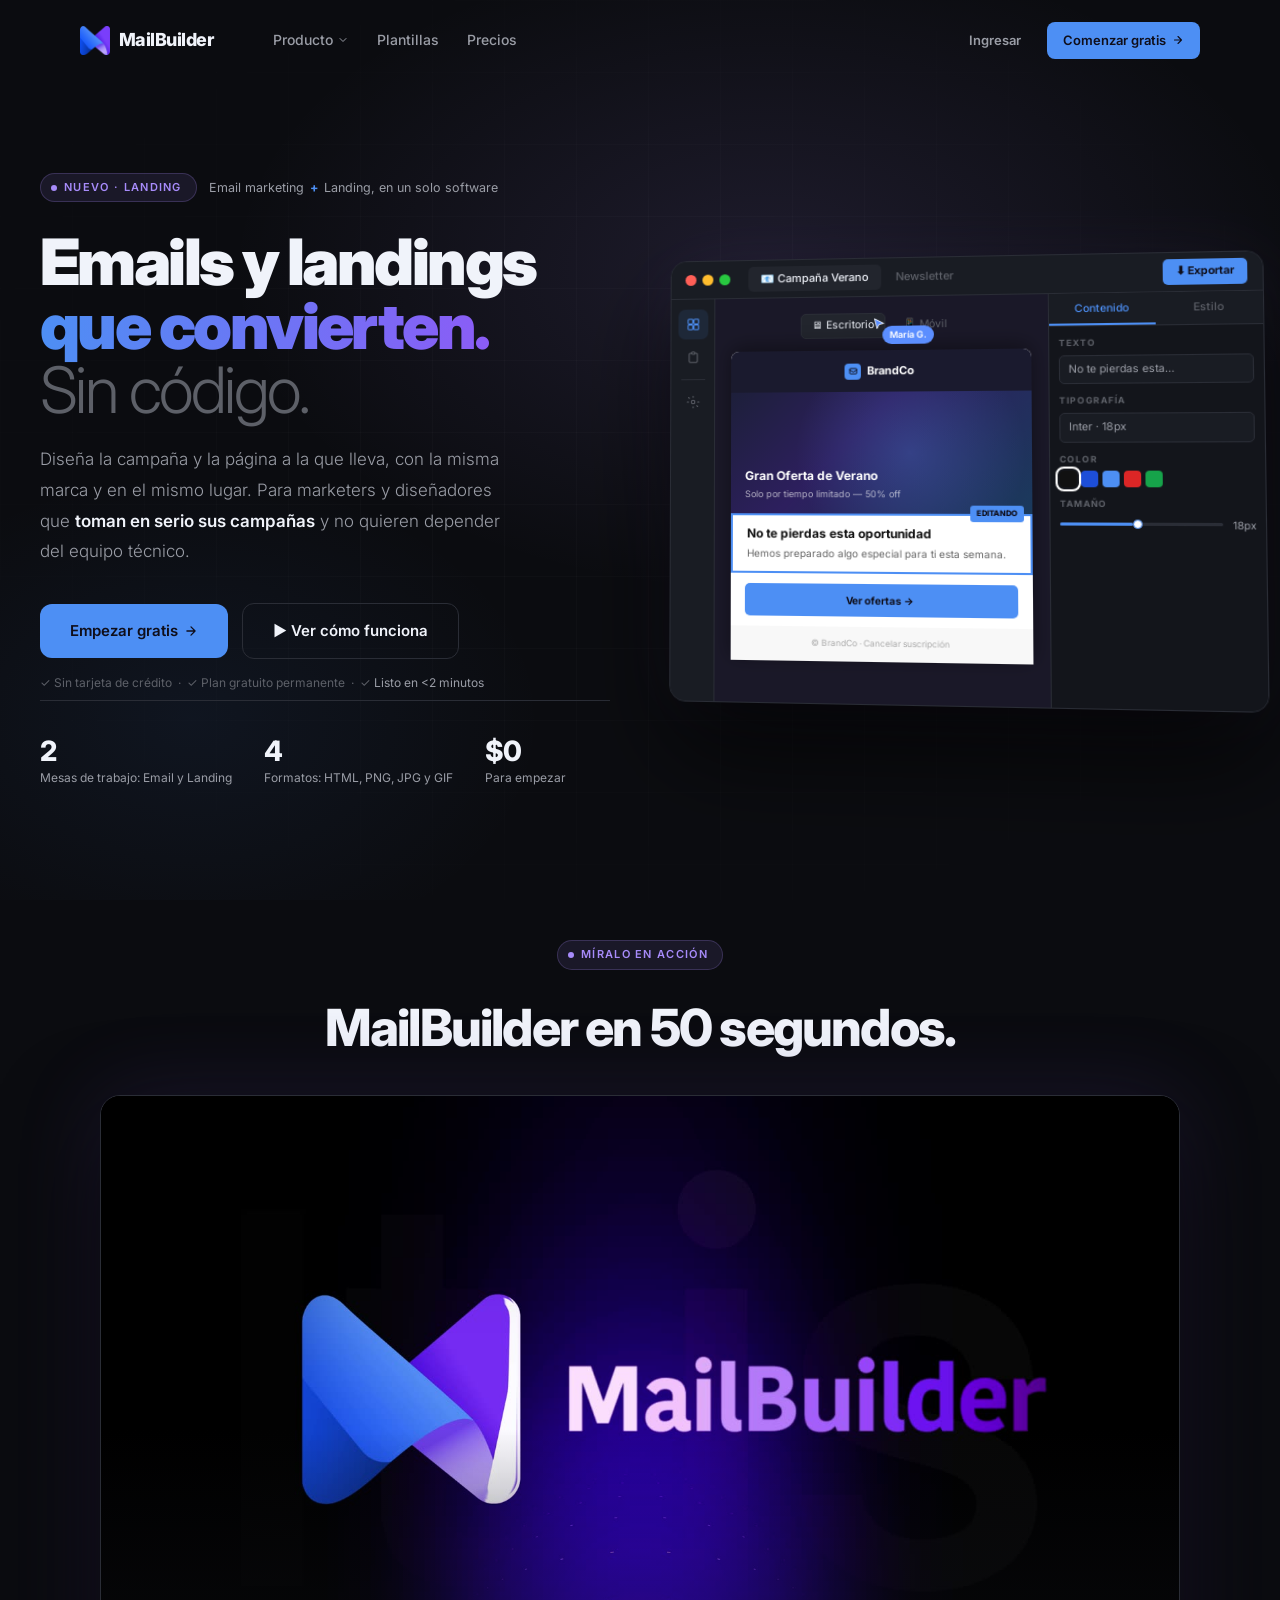
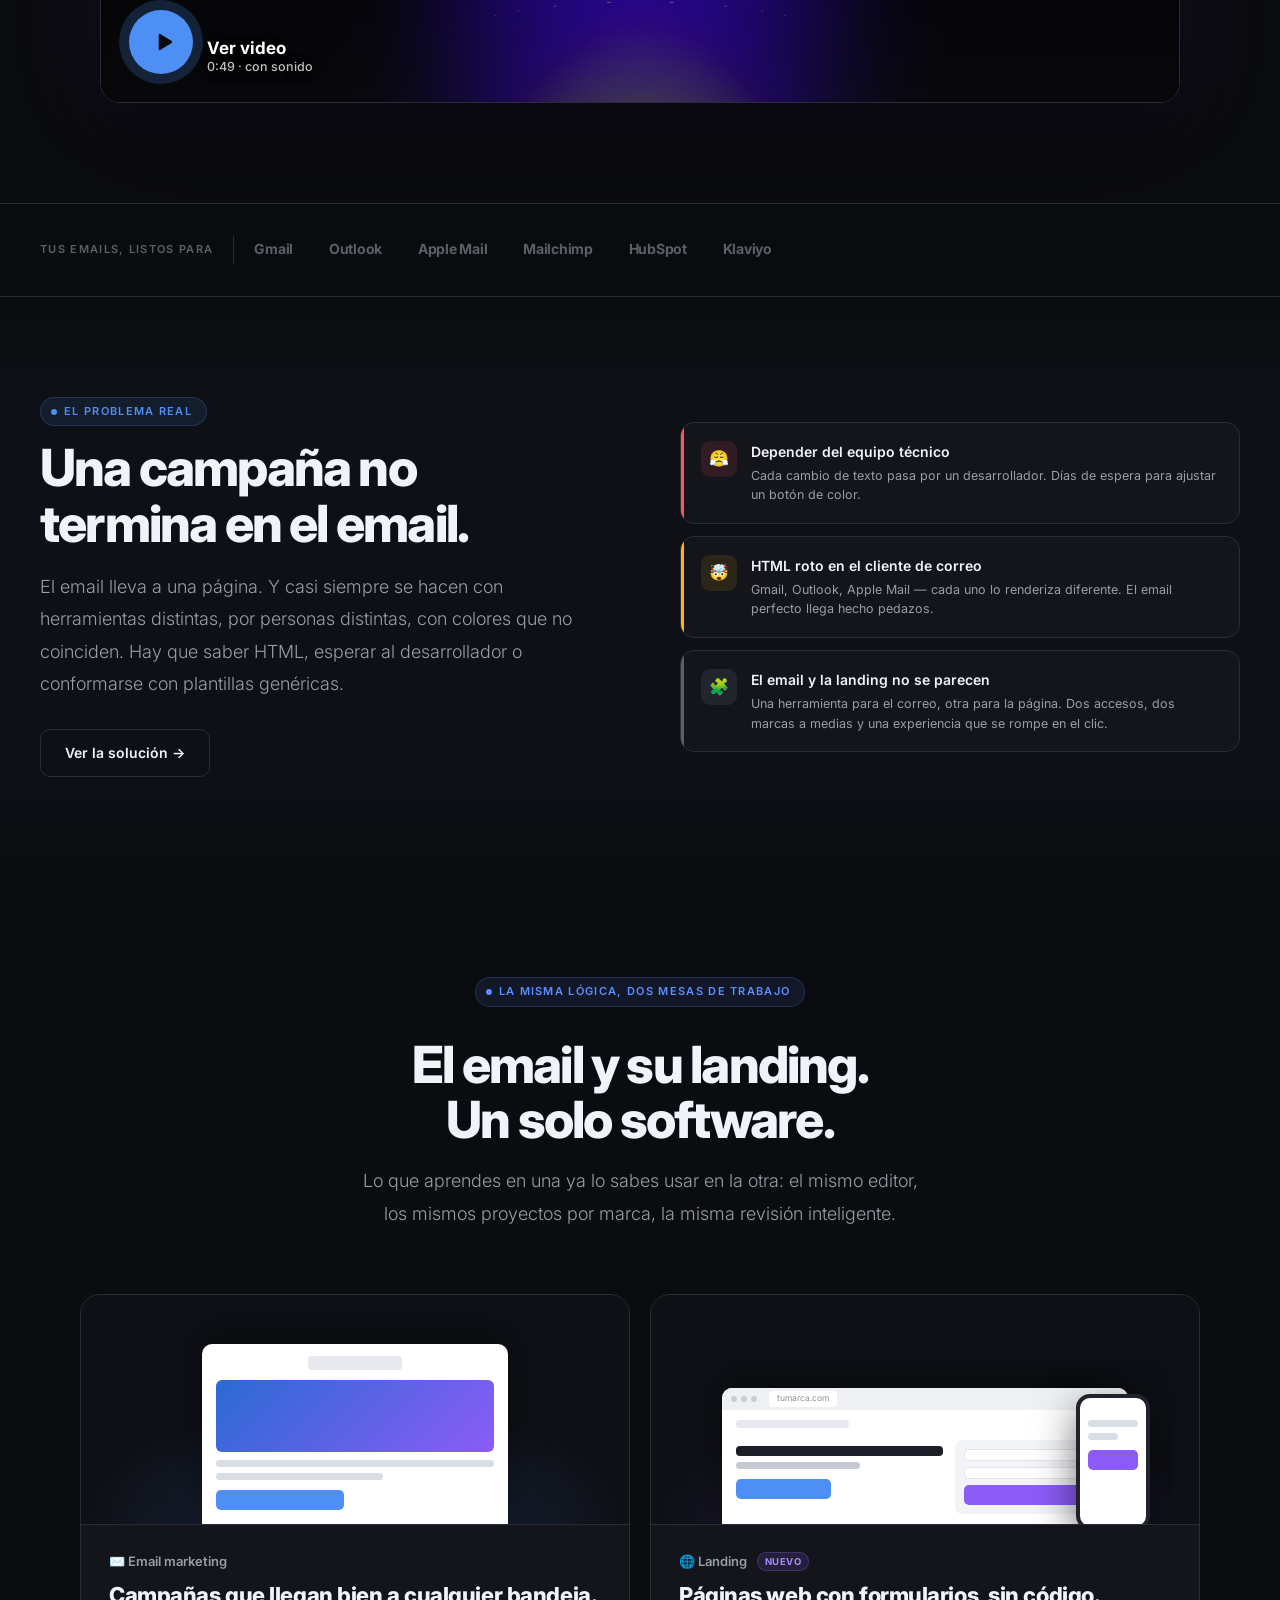
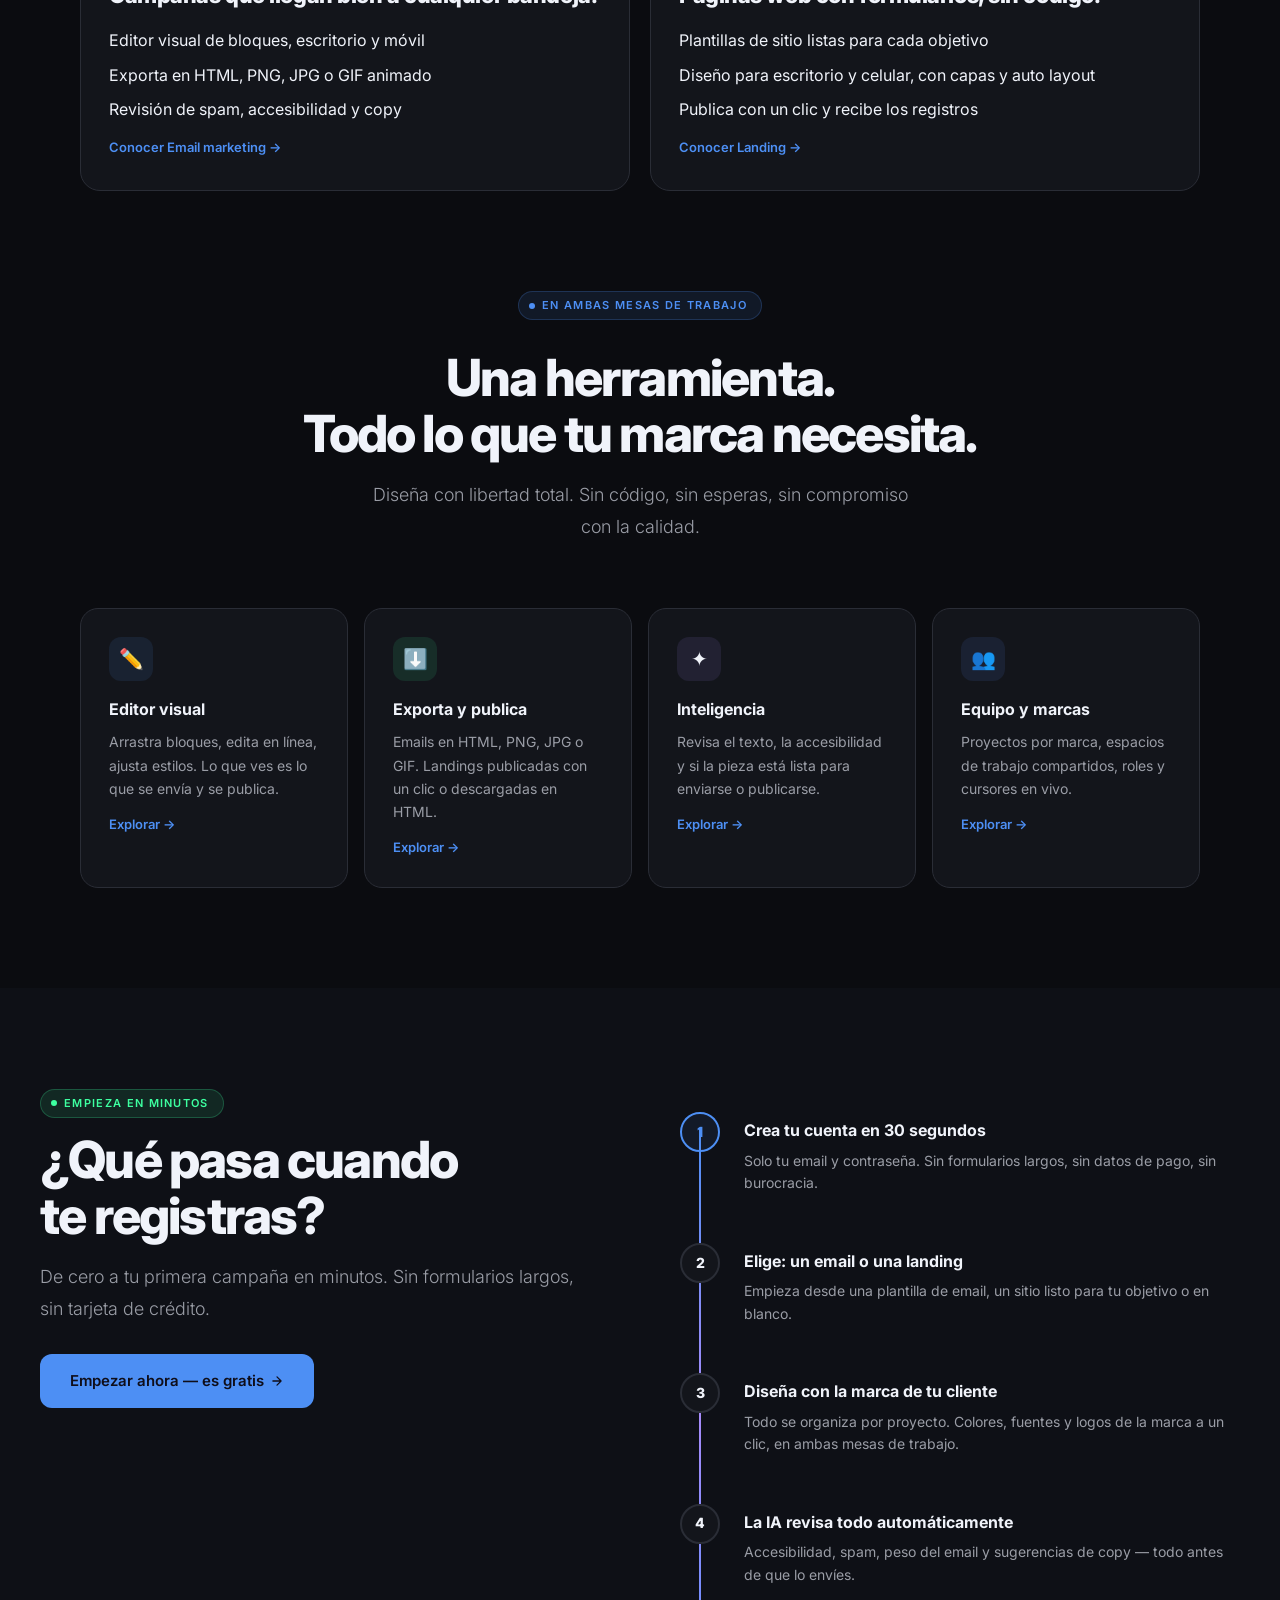
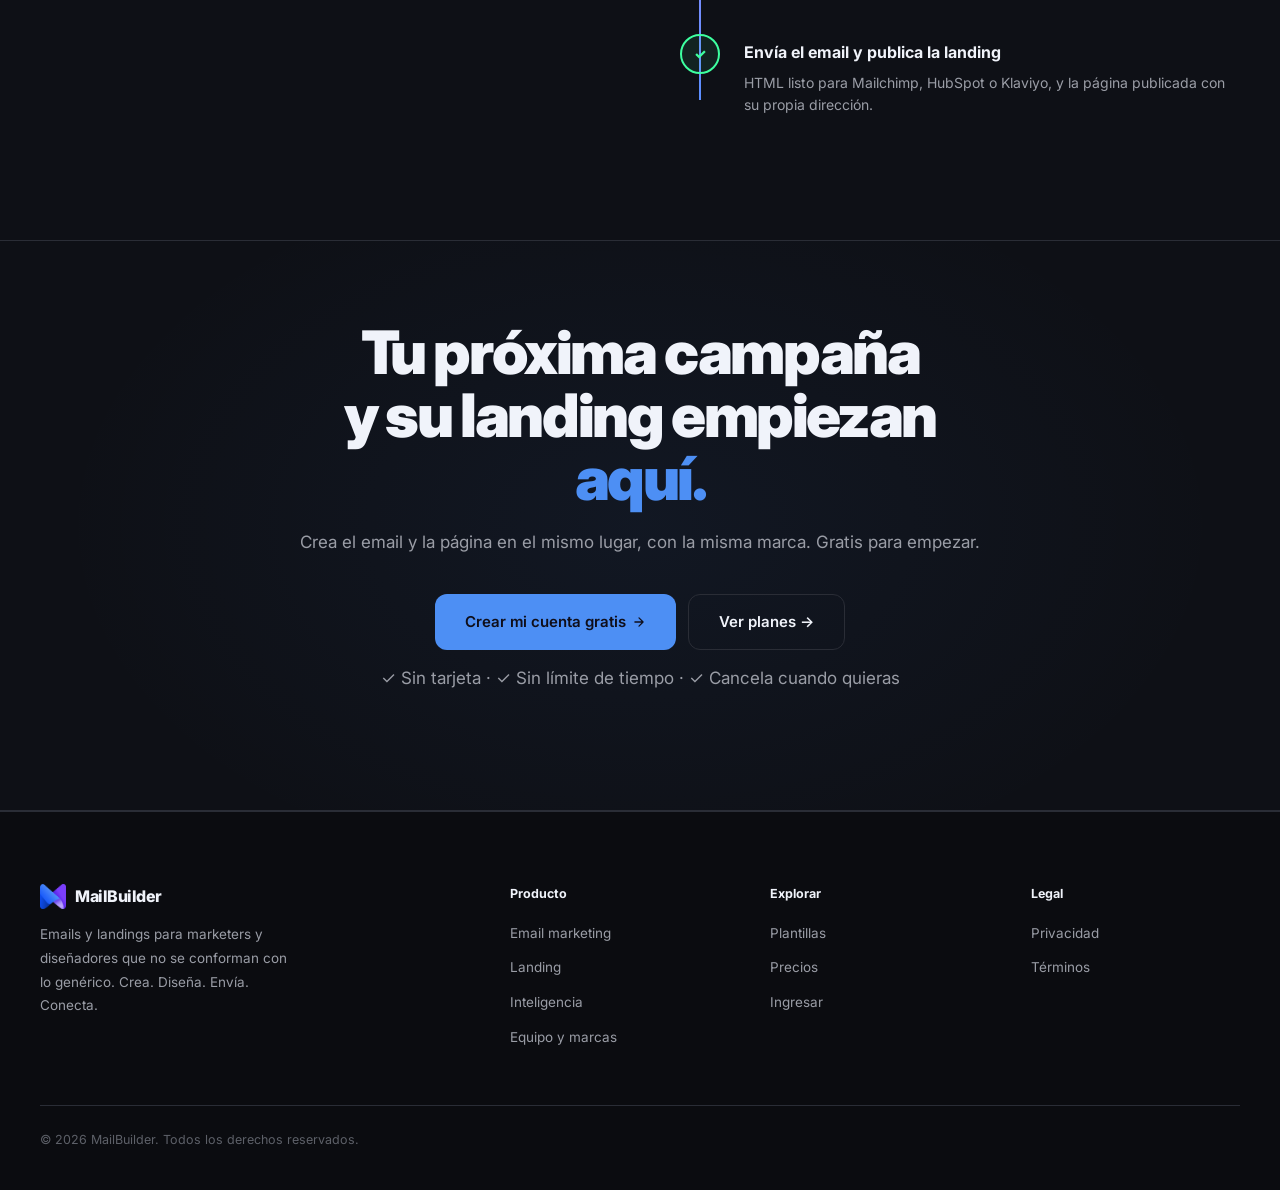
==== commit 23252f07: "Se actualizó el sitio web de MailBuilder con una nueva identidad de marca, una navegación mejorada y" ====
--- a/index.html
+++ b/index.html
@@ -3,23 +3,22 @@
 <head>
 <meta charset="utf-8">
 <meta name="viewport" content="width=device-width, initial-scale=1">
-<title>MailBuilder — Emails que convierten. En minutos, no en días.</title>
-<meta name="description" content="El editor visual de emails para marketers y diseñadores. Exporta en HTML, PNG, JPG y GIF. Sin código, con IA integrada y colaboración en tiempo real.">
+<title>MailBuilder — Emails y landings que convierten. Sin código.</title>
+<meta name="description" content="Diseña tus emails y las landings a las que llevan, en un solo lugar y con la marca de cada cliente. Sin código, con revisión inteligente y colaboración en tiempo real.">
 <link rel="preconnect" href="https://fonts.googleapis.com">
 <link rel="preconnect" href="https://fonts.gstatic.com" crossorigin>
-<link href="https://fonts.googleapis.com/css2?family=Poppins:ital,wght@0,300;0,400;0,500;0,600;0,700;0,800;0,900;1,400&display=swap" rel="stylesheet">
+<link href="https://fonts.googleapis.com/css2?family=Inter:wght@300;400;500;600;700;800;900&display=swap" rel="stylesheet">
+<link rel="icon" type="image/png" href="/img/favicon.png">
+<meta name="theme-color" content="#0b0c10">
 <link rel="stylesheet" href="style.css">
 <style>
 .hero{min-height:100vh;display:flex;align-items:center;padding:120px var(--pad) 60px;position:relative;overflow:hidden}
-.hero::before{content:"";position:absolute;inset:0;background:radial-gradient(ellipse 70% 60% at 60% 30%,rgba(167,139,250,.12) 0%,transparent 60%),radial-gradient(ellipse 50% 50% at 15% 80%,rgba(255,203,69,.07) 0%,transparent 55%);pointer-events:none}
+.hero::before{content:"";position:absolute;inset:0;background:radial-gradient(ellipse 70% 60% at 60% 30%,rgba(167,139,250,.12) 0%,transparent 60%),radial-gradient(ellipse 50% 50% at 15% 80%,rgba(77,143,244,.07) 0%,transparent 55%);pointer-events:none}
 .hero::after{content:"";position:absolute;inset:0;background-image:linear-gradient(rgba(255,255,255,.02) 1px,transparent 1px),linear-gradient(90deg,rgba(255,255,255,.02) 1px,transparent 1px);background-size:72px 72px;mask-image:radial-gradient(ellipse 80% 80% at 50% 50%,black 30%,transparent 80%);pointer-events:none}
 .hero-inner{max-width:var(--max);margin-inline:auto;width:100%;position:relative;z-index:1;display:grid;grid-template-columns:1fr 1fr;gap:60px;align-items:center}
 .hero-eyebrow{display:flex;align-items:center;gap:12px;margin-bottom:28px;flex-wrap:wrap}
 .hero-sp{font-size:12.5px;color:var(--tx2);display:flex;align-items:center;gap:6px}
-.hero-avs{display:flex}
-.hero-avs span{width:24px;height:24px;border-radius:50%;border:2px solid var(--bg);display:flex;align-items:center;justify-content:center;font-size:9px;font-weight:700;color:#fff;margin-left:-6px}
-.hero-avs span:first-child{margin-left:0}
-.hero-h1{font-size:clamp(46px,6vw,80px);font-weight:900;letter-spacing:-.04em;line-height:1.0;margin-bottom:22px}
+.hero-h1{font-size:clamp(40px,5vw,70px);font-weight:900;letter-spacing:-.04em;line-height:1.0;margin-bottom:22px}
 .hero-h1 .line2{display:block;color:var(--tx3);font-weight:300}
 .hero-sub{font-size:17px;font-weight:300;color:var(--tx2);line-height:1.8;margin-bottom:36px;max-width:480px}
 .hero-sub strong{color:var(--tx);font-weight:600}
@@ -38,7 +37,7 @@
 .ep-layout{display:grid;grid-template-columns:44px 1fr 200px;height:400px}
 .ep-sb{background:var(--s3);border-right:1px solid var(--bd);display:flex;flex-direction:column;align-items:center;padding:10px 0;gap:3px}
 .ep-si{width:30px;height:30px;border-radius:7px;display:flex;align-items:center;justify-content:center;color:var(--tx3);cursor:pointer;transition:all .15s}
-.ep-si.on,.ep-si:hover{background:rgba(255,203,69,.1);color:var(--am)}
+.ep-si.on,.ep-si:hover{background:rgba(77,143,244,.1);color:var(--am)}
 .ep-si svg{width:14px;height:14px}
 .ep-si-sep{width:24px;height:1px;background:var(--bd);margin:4px 0}
 .ep-canvas{background:#1a1828;overflow:hidden;display:flex;flex-direction:column;align-items:center;padding:16px;position:relative}
@@ -53,28 +52,28 @@
 .ee-hero-img{height:120px;background:linear-gradient(135deg,#1D1F3A 0%,#2D1F5E 40%,#1A3A5C 100%);position:relative;overflow:hidden}
 .ee-hero-img::before{content:"";position:absolute;inset:0;background:radial-gradient(circle at 60% 50%,rgba(91,142,255,.25) 0%,transparent 60%)}
 .ee-hero-txt{position:absolute;bottom:12px;left:14px;right:14px}
-.ee-hero-h{color:#fff;font-weight:700;font-size:12px;font-family:'Poppins',sans-serif;margin-bottom:2px}
-.ee-hero-s{color:rgba(255,255,255,.65);font-size:9px;font-family:'Poppins',sans-serif}
+.ee-hero-h{color:#fff;font-weight:700;font-size:12px;font-family:'Inter',sans-serif;margin-bottom:2px}
+.ee-hero-s{color:rgba(255,255,255,.65);font-size:9px;font-family:'Inter',sans-serif}
 .ee-block{background:#fff;padding:12px 16px;position:relative}
 .ee-block.sel{outline:2px solid var(--am);outline-offset:-2px}
-.ee-block-lbl{position:absolute;top:-8px;right:8px;background:var(--am);color:#0F0E1A;font-size:7.5px;font-weight:800;padding:2px 6px;border-radius:3px;font-family:'Poppins',sans-serif}
-.ee-h{font-size:12px;font-weight:700;color:#111;font-family:'Poppins',sans-serif;margin-bottom:4px;line-height:1.3}
-.ee-p{font-size:10px;color:#666;font-family:'Poppins',sans-serif;line-height:1.55}
+.ee-block-lbl{position:absolute;top:-8px;right:8px;background:var(--am);color:#0F0E1A;font-size:7.5px;font-weight:800;padding:2px 6px;border-radius:3px;font-family:'Inter',sans-serif}
+.ee-h{font-size:12px;font-weight:700;color:#111;font-family:'Inter',sans-serif;margin-bottom:4px;line-height:1.3}
+.ee-p{font-size:10px;color:#666;font-family:'Inter',sans-serif;line-height:1.55}
 .ee-cta{margin:10px 14px;background:var(--am);border-radius:5px;padding:8px;text-align:center}
-.ee-cta-t{font-size:10px;font-weight:700;color:#0F0E1A;font-family:'Poppins',sans-serif}
+.ee-cta-t{font-size:10px;font-weight:700;color:#0F0E1A;font-family:'Inter',sans-serif}
 .ee-footer{background:#f8f8f8;padding:10px 14px;text-align:center}
-.ee-footer-t{font-size:8.5px;color:#aaa;font-family:'Poppins',sans-serif}
+.ee-footer-t{font-size:8.5px;color:#aaa;font-family:'Inter',sans-serif}
 .ep-cursor{position:absolute;z-index:20;pointer-events:none;animation:cursor-mv 6s ease-in-out infinite alternate}
 @keyframes cursor-mv{0%{transform:translate(50px,140px)}33%{transform:translate(100px,200px)}66%{transform:translate(160px,155px)}100%{transform:translate(120px,250px)}}
 .ep-cursor svg{width:14px;height:14px}
-.ep-cursor-tag{position:absolute;top:13px;left:10px;background:var(--az);color:#fff;font-size:9px;font-weight:600;padding:2px 7px;border-radius:100px;white-space:nowrap;font-family:'Poppins',sans-serif}
+.ep-cursor-tag{position:absolute;top:13px;left:10px;background:var(--az);color:#fff;font-size:9px;font-weight:600;padding:2px 7px;border-radius:100px;white-space:nowrap;font-family:'Inter',sans-serif}
 .ep-insp{border-left:1px solid var(--bd);background:var(--s2);overflow:hidden}
 .ep-insp-tabs{display:flex;border-bottom:1px solid var(--bd);background:var(--s3)}
-.ep-insp-tab{flex:1;padding:8px 0;font-size:10.5px;font-weight:500;color:var(--tx3);background:none;border:none;cursor:pointer;font-family:'Poppins',sans-serif;border-bottom:2px solid transparent}
+.ep-insp-tab{flex:1;padding:8px 0;font-size:10.5px;font-weight:500;color:var(--tx3);background:none;border:none;cursor:pointer;font-family:'Inter',sans-serif;border-bottom:2px solid transparent}
 .ep-insp-tab.on{color:var(--am);border-color:var(--am)}
 .ep-insp-body{padding:10px 9px;display:flex;flex-direction:column;gap:10px}
 .ep-isec-lbl{font-size:8.5px;font-weight:700;letter-spacing:.12em;text-transform:uppercase;color:var(--tx3);margin-bottom:4px}
-.ep-field{background:var(--s3);border:1px solid var(--bd);border-radius:5px;padding:5px 8px;font-size:10.5px;color:var(--tx2);font-family:'Poppins',sans-serif}
+.ep-field{background:var(--s3);border:1px solid var(--bd);border-radius:5px;padding:5px 8px;font-size:10.5px;color:var(--tx2);font-family:'Inter',sans-serif}
 .ep-colors{display:flex;gap:4px}
 .ep-swatch{width:16px;height:16px;border-radius:4px;cursor:pointer}
 .ep-swatch.sel{outline:2px solid #fff;outline-offset:2px}
@@ -108,8 +107,53 @@
 .journey-section{padding:100px var(--pad);background:var(--s1)}
 .journey-grid{max-width:var(--max);margin-inline:auto;display:grid;grid-template-columns:1fr 1fr;gap:80px;align-items:start}
 @media(max-width:900px){.journey-grid{grid-template-columns:1fr}}
-.testi-section{padding:100px var(--pad)}
-.nums-section{background:var(--s1);border-top:1px solid var(--bd);border-bottom:1px solid var(--bd)}
+.hero-plus{color:var(--am);font-weight:700}
+.verts-section{padding:100px var(--pad) 0}
+.verts-grid{display:grid;grid-template-columns:1fr 1fr;gap:20px}
+@media(max-width:900px){.verts-grid{grid-template-columns:1fr}}
+.vert-card{background:var(--s2);border:1px solid var(--bd);border-radius:20px;overflow:hidden;display:flex;flex-direction:column;transition:border-color var(--r),transform var(--r)}
+.vert-card:hover{border-color:var(--tx3);transform:translateY(-4px)}
+.vert-card:hover .feat-card-link{gap:8px}
+.vert-body{padding:26px 28px 30px}
+.vert-kicker{font-size:13px;font-weight:600;color:var(--tx2);margin-bottom:10px;display:flex;align-items:center;gap:6px}
+.vert-body h3{font-size:22px;font-weight:800;letter-spacing:-.02em;line-height:1.2;margin-bottom:6px}
+.vert-art{height:230px;position:relative;overflow:hidden;border-bottom:1px solid var(--bd);display:flex;align-items:flex-end;justify-content:center}
+.vert-art-email{background:radial-gradient(ellipse 70% 80% at 50% 100%,rgba(77,143,244,.22),transparent 70%),var(--s1)}
+.vert-art-landing{background:radial-gradient(ellipse 70% 80% at 50% 100%,rgba(139,92,246,.22),transparent 70%),var(--s1)}
+.va-line{height:7px;border-radius:4px;background:#d9dde6;margin:6px 0}
+.va-line.short{width:60%}
+.va-btn{height:20px;width:46%;border-radius:5px;background:var(--am);margin-top:10px}
+.va-mail{width:56%;background:#fff;border-radius:10px 10px 0 0;padding:12px 14px 22px;box-shadow:0 -10px 40px rgba(0,0,0,.45);transform:translateY(8px);transition:transform .5s ease}
+.vert-card:hover .va-mail{transform:translateY(0)}
+.va-mail-hdr{height:14px;width:34%;margin:0 auto 10px;border-radius:4px;background:#e7e9ef}
+.va-mail-hero{height:72px;border-radius:6px;background:linear-gradient(135deg,#2a6ad4,#8B5CF6);margin-bottom:8px}
+.va-browser{width:74%;background:#fff;border-radius:10px 10px 0 0;overflow:hidden;box-shadow:0 -10px 40px rgba(0,0,0,.45);transform:translateY(8px);transition:transform .5s ease}
+.vert-card:hover .va-browser{transform:translateY(0)}
+.va-bar{height:22px;background:#eef0f4;display:flex;align-items:center;gap:4px;padding:0 9px}
+.va-bar i{width:6px;height:6px;border-radius:50%;background:#c9cdd6}
+.va-bar span{margin-left:8px;font-size:8.5px;color:#8a8f99;background:#fff;border-radius:4px;padding:1px 8px}
+.va-page{padding:10px 14px 18px;display:grid;grid-template-columns:1.3fr 1fr;gap:12px}
+.va-nav{grid-column:1/-1;height:8px;width:30%;border-radius:4px;background:#e7e9ef}
+.va-hero-l .va-line{height:10px;background:#1c1f27}
+.va-hero-l .va-line.short{background:#c5c9d2;height:7px}
+.va-form{background:#f3f4f8;border-radius:7px;padding:9px}
+.va-form div:not(.va-btn){height:12px;border-radius:4px;background:#fff;border:1px solid #e1e4ea;margin-bottom:6px}
+.va-form .va-btn{width:100%;margin-top:4px;background:var(--vi2)}
+.va-phone{position:absolute;right:9%;bottom:-6px;width:74px;height:136px;background:#fff;border-radius:14px;border:4px solid #20232b;padding:16px 8px;box-shadow:0 14px 40px rgba(0,0,0,.55);transition:transform .5s ease}
+.vert-card:hover .va-phone{transform:translateY(-8px) rotate(-2deg)}
+.va-phone .va-btn{width:100%;background:var(--vi2)}
+.video-section{padding:40px var(--pad) 100px}
+.video-frame{position:relative;max-width:1080px;margin-inline:auto;border-radius:20px;overflow:hidden;border:1px solid var(--bd);background:#000;aspect-ratio:16/9;box-shadow:0 40px 100px rgba(0,0,0,.6),0 0 90px rgba(139,92,246,.14)}
+.video-frame video{display:block;width:100%;height:100%;object-fit:cover}
+.video-play{position:absolute;inset:0;display:flex;align-items:flex-end;justify-content:flex-start;gap:14px;padding:28px;background:linear-gradient(180deg,transparent 55%,rgba(11,12,16,.7));border:none;color:#fff;cursor:pointer;transition:background var(--r)}
+.video-play:hover{background:linear-gradient(180deg,transparent 45%,rgba(11,12,16,.6))}
+.video-play-ico{width:64px;height:64px;flex-shrink:0;border-radius:50%;background:var(--am);color:#0b0c10;display:flex;align-items:center;justify-content:center;box-shadow:0 0 0 10px rgba(77,143,244,.2);transition:transform var(--r),box-shadow var(--r)}
+.video-play:hover .video-play-ico{transform:scale(1.07);box-shadow:0 0 0 16px rgba(77,143,244,.18)}
+.video-play-ico svg{width:26px;height:26px;margin-left:3px}
+.video-play-t{font-size:17px;font-weight:700;text-align:left;line-height:1.2;text-shadow:0 2px 12px rgba(0,0,0,.6)}
+.video-play-t small{display:block;font-size:12.5px;font-weight:500;color:rgba(255,255,255,.75)}
+.video-frame.playing .video-play{display:none}
+@media(max-width:600px){.video-play{padding:14px}.video-play-ico{width:48px;height:48px}.video-play-ico svg{width:20px;height:20px}.video-play-t{font-size:14px}.video-frame{border-radius:14px}}
 </style>
 </head>
 <body>
@@ -117,36 +161,37 @@
 <!-- NAV -->
 <nav id="nav">
   <div class="nav-inner">
-    <a href="/" class="nav-logo">
-      <div class="nav-logo-mark"><svg viewBox="0 0 24 24" fill="none"><rect x="3" y="5" width="18" height="14" rx="2" stroke="#0F0E1A" stroke-width="2.2"/><path d="M3 9l9 5 9-5" stroke="#0F0E1A" stroke-width="2.2" stroke-linecap="round"/></svg></div>
-      MailBuilder
-    </a>
+    <a href="/" class="nav-logo"><img src="/img/isotipo.png" alt="" class="nav-logo-mark" width="30" height="29">MailBuilder</a>
     <div class="nav-links">
       <div class="nav-dd">
         <a href="/producto" class="nav-link" data-path="/producto">Producto <svg viewBox="0 0 24 24" fill="none"><path d="M6 9l6 6 6-6" stroke="currentColor" stroke-width="2" stroke-linecap="round" stroke-linejoin="round"/></svg></a>
         <div class="nav-dd-menu">
-          <a href="/producto#editor" class="dd-item"><div class="dd-item-ico" style="background:rgba(255,203,69,.1)">✏️</div><div><div class="dd-item-t">Editor Visual</div><div class="dd-item-d">Arrastra, suelta y diseña sin código</div></div></a>
-          <a href="/producto#exportacion" class="dd-item"><div class="dd-item-ico" style="background:rgba(61,255,160,.1)">⬇️</div><div><div class="dd-item-t">Exportación</div><div class="dd-item-d">HTML, PNG, JPG y GIF en un clic</div></div></a>
-          <a href="/producto#ia" class="dd-item"><div class="dd-item-ico" style="background:rgba(167,139,250,.1)">✦</div><div><div class="dd-item-t">Panel de IA</div><div class="dd-item-d">Accesibilidad, spam y copy automático</div></div></a>
-          <a href="/producto#colaboracion" class="dd-item"><div class="dd-item-ico" style="background:rgba(91,142,255,.1)">👥</div><div><div class="dd-item-t">Colaboración</div><div class="dd-item-d">Cursores en vivo y chat del canvas</div></div></a>
+          <div class="dd-group">Dos mesas de trabajo</div>
+          <a href="/producto#email" class="dd-item"><div class="dd-item-ico" style="background:rgba(77,143,244,.12)">✉️</div><div><div class="dd-item-t">Email marketing</div><div class="dd-item-d">Campañas que se ven bien en cualquier bandeja</div></div></a>
+          <a href="/producto#landing" class="dd-item"><div class="dd-item-ico" style="background:rgba(139,92,246,.12)">🌐</div><div><div class="dd-item-t">Landing <span class="dd-new">Nuevo</span></div><div class="dd-item-d">Páginas web con formularios, sin código</div></div></a>
+          <div class="dd-group">En ambas</div>
+          <a href="/producto#ia" class="dd-item"><div class="dd-item-ico" style="background:rgba(61,255,160,.1)">✦</div><div><div class="dd-item-t">Inteligencia</div><div class="dd-item-d">Revisa el texto y si está listo para publicar</div></div></a>
+          <a href="/producto#colaboracion" class="dd-item"><div class="dd-item-ico" style="background:rgba(255,95,143,.1)">👥</div><div><div class="dd-item-t">Equipo y marcas</div><div class="dd-item-d">Proyectos por marca y cursores en vivo</div></div></a>
         </div>
       </div>
       <a href="/plantillas" class="nav-link" data-path="/plantillas">Plantillas</a>
       <a href="/precios" class="nav-link" data-path="/precios">Precios</a>
     </div>
     <div class="nav-right">
-      <a href="https://mailbuilder-pi.vercel.app/login" class="btn btn-ghost btn-sm">Ingresar</a>
-      <a href="https://mailbuilder-pi.vercel.app/login" class="btn btn-primary btn-sm btn-icon">Comenzar gratis <svg width="12" height="12" viewBox="0 0 24 24" fill="none"><path d="M5 12h14M12 5l7 7-7 7" stroke="currentColor" stroke-width="2.2" stroke-linecap="round" stroke-linejoin="round"/></svg></a>
+      <a href="https://mailbuilder.site/login" data-cta class="btn btn-ghost btn-sm">Ingresar</a>
+      <a href="https://mailbuilder.site/login" data-cta class="btn btn-primary btn-sm btn-icon">Comenzar gratis <svg width="12" height="12" viewBox="0 0 24 24" fill="none"><path d="M5 12h14M12 5l7 7-7 7" stroke="currentColor" stroke-width="2.2" stroke-linecap="round" stroke-linejoin="round"/></svg></a>
     </div>
     <button class="nav-burger" id="burger" aria-label="Menú"><span></span><span></span><span></span></button>
   </div>
   <div class="nav-mobile" id="mobile-menu" style="display:none">
-    <a href="/producto">Producto</a>
+    <a href="/">Inicio</a>
+    <a href="/producto#email">Email marketing</a>
+    <a href="/producto#landing">Landing</a>
     <a href="/plantillas">Plantillas</a>
     <a href="/precios">Precios</a>
     <hr class="sep">
-    <a href="https://mailbuilder-pi.vercel.app/login">Ingresar</a>
-    <a href="https://mailbuilder-pi.vercel.app/login" class="btn btn-primary" style="text-align:center;justify-content:center">Comenzar gratis →</a>
+    <a href="https://mailbuilder.site/login" data-cta>Ingresar</a>
+    <a href="https://mailbuilder.site/login" data-cta class="btn btn-primary" style="text-align:center;justify-content:center">Comenzar gratis →</a>
   </div>
 </nav>
 
@@ -155,26 +200,20 @@
   <div class="hero-inner">
     <div>
       <div class="hero-eyebrow">
-        <div class="chip">Nuevo · IA integrada</div>
-        <div class="hero-sp">
-          <div class="hero-avs">
-            <span style="background:#5B8EFF">A</span><span style="background:#A78BFA">M</span>
-            <span style="background:#FFCB45;color:#111">J</span><span style="background:#3DFFA0;color:#111">L</span>
-          </div>
-          +500 equipos ya lo usan
-        </div>
-      </div>
-      <h1 class="hero-h1">Emails que<br><span class="grad">convierten.</span><span class="line2">Sin código.</span></h1>
-      <p class="hero-sub">Deja de depender del equipo técnico. MailBuilder es el editor visual de emails para marketers y diseñadores que <strong>toman en serio sus campañas</strong>.</p>
+        <a href="/producto#landing" class="chip vi">Nuevo · Landing</a>
+        <div class="hero-sp">Email marketing <span class="hero-plus">+</span> Landing, en un solo software</div>
+      </div>
+      <h1 class="hero-h1">Emails y landings<br><span class="grad">que convierten.</span><span class="line2">Sin código.</span></h1>
+      <p class="hero-sub">Diseña la campaña y la página a la que lleva, con la misma marca y en el mismo lugar. Para marketers y diseñadores que <strong>toman en serio sus campañas</strong> y no quieren depender del equipo técnico.</p>
       <div class="hero-ctarow">
-        <a href="https://mailbuilder-pi.vercel.app/login" class="btn btn-primary btn-lg btn-icon">Crear mi primer email gratis <svg width="14" height="14" viewBox="0 0 24 24" fill="none"><path d="M5 12h14M12 5l7 7-7 7" stroke="currentColor" stroke-width="2.2" stroke-linecap="round" stroke-linejoin="round"/></svg></a>
-        <a href="/producto" class="btn btn-outline btn-lg">Ver cómo funciona</a>
+        <a href="https://mailbuilder.site/login" class="btn btn-primary btn-lg btn-icon">Empezar gratis <svg width="14" height="14" viewBox="0 0 24 24" fill="none"><path d="M5 12h14M12 5l7 7-7 7" stroke="currentColor" stroke-width="2.2" stroke-linecap="round" stroke-linejoin="round"/></svg></a>
+        <a href="#video" class="btn btn-outline btn-lg btn-icon">▶ Ver cómo funciona</a>
       </div>
       <p class="hero-note">✓ Sin tarjeta de crédito &nbsp;·&nbsp; ✓ Plan gratuito permanente &nbsp;·&nbsp; ✓ <span>Listo en &lt;2 minutos</span></p>
       <div class="hero-stats">
-        <div><div class="hero-stat-n"><span class="count-up" data-target="12" data-suffix="k+">12k+</span></div><div class="hero-stat-l">Emails creados</div></div>
-        <div><div class="hero-stat-n"><span class="count-up" data-target="98" data-suffix="%">98%</span></div><div class="hero-stat-l">Tasa de entrega</div></div>
-        <div><div class="hero-stat-n">4.9<span style="font-size:.55em;color:var(--am)">★</span></div><div class="hero-stat-l">Calificación</div></div>
+        <div><div class="hero-stat-n">2</div><div class="hero-stat-l">Mesas de trabajo: Email y Landing</div></div>
+        <div><div class="hero-stat-n">4</div><div class="hero-stat-l">Formatos: HTML, PNG, JPG y GIF</div></div>
+        <div><div class="hero-stat-n">$0</div><div class="hero-stat-l">Para empezar</div></div>
       </div>
     </div>
     <div class="hero-preview rv">
@@ -213,8 +252,8 @@
             <div class="ep-insp-tabs"><button class="ep-insp-tab on">Contenido</button><button class="ep-insp-tab">Estilo</button></div>
             <div class="ep-insp-body">
               <div><div class="ep-isec-lbl">Texto</div><div class="ep-field">No te pierdas esta...</div></div>
-              <div><div class="ep-isec-lbl">Tipografía</div><div class="ep-field">Poppins · 18px</div></div>
-              <div><div class="ep-isec-lbl">Color</div><div class="ep-colors"><div class="ep-swatch sel" style="background:#111"></div><div class="ep-swatch" style="background:#1D4ED8"></div><div class="ep-swatch" style="background:#FFCB45"></div><div class="ep-swatch" style="background:#DC2626"></div><div class="ep-swatch" style="background:#16A34A"></div></div></div>
+              <div><div class="ep-isec-lbl">Tipografía</div><div class="ep-field">Inter · 18px</div></div>
+              <div><div class="ep-isec-lbl">Color</div><div class="ep-colors"><div class="ep-swatch sel" style="background:#111"></div><div class="ep-swatch" style="background:#1D4ED8"></div><div class="ep-swatch" style="background:#4D8FF4"></div><div class="ep-swatch" style="background:#DC2626"></div><div class="ep-swatch" style="background:#16A34A"></div></div></div>
               <div><div class="ep-isec-lbl">Tamaño</div><div class="ep-slider-row"><div class="ep-slider"><div class="ep-slider-fill" style="width:45%"></div><div class="ep-slider-th" style="left:45%"></div></div><div class="ep-val">18px</div></div></div>
             </div>
           </div>
@@ -224,15 +263,34 @@
   </div>
 </section>
 
-<!-- LOGOS -->
+<!-- VIDEO -->
+<section class="video-section" id="video">
+  <div class="lc">
+    <div class="sh sh-center rv" style="margin-bottom:40px">
+      <div class="chip vi">Míralo en acción</div>
+      <h2 class="heading" style="margin-top:14px">MailBuilder en 50 segundos.</h2>
+    </div>
+    <div class="video-frame rv d1">
+      <video id="promo" preload="none" playsinline poster="/img/mailbuilder-poster.jpg" aria-label="Video de presentación de MailBuilder">
+        <source src="/img/mailbuilder-1080.mp4" type="video/mp4">
+      </video>
+      <button class="video-play" id="promo-play" aria-label="Reproducir video">
+        <span class="video-play-ico"><svg viewBox="0 0 24 24" fill="currentColor"><path d="M8 5.5v13a1 1 0 001.5.86l10.5-6.5a1 1 0 000-1.72L9.5 4.64A1 1 0 008 5.5z"/></svg></span>
+        <span class="video-play-t">Ver video <small>0:49 · con sonido</small></span>
+      </button>
+    </div>
+  </div>
+</section>
+
+<!-- COMPATIBILIDAD -->
 <div class="logos-strip">
   <div class="logos-inner">
-    <span class="logos-label">Equipos que confían en MailBuilder</span>
+    <span class="logos-label">Tus emails, listos para</span>
     <div class="logos-sep"></div>
     <div class="logos-list">
-      <span class="logo-item">Northwave</span><span class="logo-item">PulseHQ</span>
-      <span class="logo-item">Arkana Studio</span><span class="logo-item">Velo Agency</span>
-      <span class="logo-item">Sidecar</span><span class="logo-item">Gemfield</span>
+      <span class="logo-item">Gmail</span><span class="logo-item">Outlook</span>
+      <span class="logo-item">Apple Mail</span><span class="logo-item">Mailchimp</span>
+      <span class="logo-item">HubSpot</span><span class="logo-item">Klaviyo</span>
     </div>
   </div>
 </div>
@@ -243,31 +301,85 @@
     <div class="prob-grid">
       <div class="rv">
         <div class="chip">El problema real</div>
-        <h2 class="heading" style="margin-top:14px;margin-bottom:20px">Crear emails profesionales no debería ser tan difícil.</h2>
-        <p class="lead">Las herramientas actuales te obligan a saber HTML, esperar al desarrollador o conformarte con plantillas genéricas que tus clientes ya vieron en otra empresa.</p>
+        <h2 class="heading" style="margin-top:14px;margin-bottom:20px">Una campaña no termina en el email.</h2>
+        <p class="lead">El email lleva a una página. Y casi siempre se hacen con herramientas distintas, por personas distintas, con colores que no coinciden. Hay que saber HTML, esperar al desarrollador o conformarse con plantillas genéricas.</p>
         <a href="/producto" class="btn btn-outline" style="margin-top:28px">Ver la solución →</a>
       </div>
       <div class="pain-cards rv d2">
         <div class="pain-card red"><div class="pain-card-ico">😤</div><div><div class="pain-title">Depender del equipo técnico</div><div class="pain-desc">Cada cambio de texto pasa por un desarrollador. Días de espera para ajustar un botón de color.</div></div></div>
         <div class="pain-card yellow"><div class="pain-card-ico">🤯</div><div><div class="pain-title">HTML roto en el cliente de correo</div><div class="pain-desc">Gmail, Outlook, Apple Mail — cada uno lo renderiza diferente. El email perfecto llega hecho pedazos.</div></div></div>
-        <div class="pain-card gray"><div class="pain-card-ico">⏰</div><div><div class="pain-title">Exportaciones que nunca funcionan</div><div class="pain-desc">Intentas exportar como imagen y sale en blanco. O el GIF pesa 30MB. O el HTML pierde los estilos.</div></div></div>
-      </div>
-    </div>
+        <div class="pain-card gray"><div class="pain-card-ico">🧩</div><div><div class="pain-title">El email y la landing no se parecen</div><div class="pain-desc">Una herramienta para el correo, otra para la página. Dos accesos, dos marcas a medias y una experiencia que se rompe en el clic.</div></div></div>
+      </div>
+    </div>
+  </div>
+</section>
+
+<!-- DOS MESAS DE TRABAJO -->
+<section class="verts-section lc" id="verticales">
+  <div class="sh sh-center rv">
+    <div class="chip az">La misma lógica, dos mesas de trabajo</div>
+    <h2 class="heading" style="margin-top:14px">El email y su landing.<br>Un solo software.</h2>
+    <p class="lead">Lo que aprendes en una ya lo sabes usar en la otra: el mismo editor, los mismos proyectos por marca, la misma revisión inteligente.</p>
+  </div>
+  <div class="verts-grid">
+    <a href="/producto#email" class="vert-card rv d1">
+      <div class="vert-art vert-art-email" aria-hidden="true">
+        <div class="va-mail">
+          <div class="va-mail-hdr"></div>
+          <div class="va-mail-hero"></div>
+          <div class="va-line"></div><div class="va-line short"></div>
+          <div class="va-btn"></div>
+        </div>
+      </div>
+      <div class="vert-body">
+        <div class="vert-kicker">✉️ Email marketing</div>
+        <h3>Campañas que llegan bien a cualquier bandeja.</h3>
+        <ul class="feat-points">
+          <li>Editor visual de bloques, escritorio y móvil</li>
+          <li>Exporta en HTML, PNG, JPG o GIF animado</li>
+          <li>Revisión de spam, accesibilidad y copy</li>
+        </ul>
+        <span class="feat-card-link">Conocer Email marketing →</span>
+      </div>
+    </a>
+    <a href="/producto#landing" class="vert-card rv d2">
+      <div class="vert-art vert-art-landing" aria-hidden="true">
+        <div class="va-browser">
+          <div class="va-bar"><i></i><i></i><i></i><span>tumarca.com</span></div>
+          <div class="va-page">
+            <div class="va-nav"></div>
+            <div class="va-hero-l"><div class="va-line"></div><div class="va-line short"></div><div class="va-btn"></div></div>
+            <div class="va-form"><div></div><div></div><div class="va-btn"></div></div>
+          </div>
+        </div>
+        <div class="va-phone"><div class="va-line"></div><div class="va-line short"></div><div class="va-btn"></div></div>
+      </div>
+      <div class="vert-body">
+        <div class="vert-kicker">🌐 Landing <span class="dd-new">Nuevo</span></div>
+        <h3>Páginas web con formularios, sin código.</h3>
+        <ul class="feat-points">
+          <li>Plantillas de sitio listas para cada objetivo</li>
+          <li>Diseño para escritorio y celular, con capas y auto layout</li>
+          <li>Publica con un clic y recibe los registros</li>
+        </ul>
+        <span class="feat-card-link">Conocer Landing →</span>
+      </div>
+    </a>
   </div>
 </section>
 
 <!-- FUNCIONES -->
 <section class="feats-overview lc">
   <div class="sh sh-center rv">
-    <div class="chip az">Lo que cambia todo</div>
-    <h2 class="heading" style="margin-top:14px">Una herramienta.<br>Resultados extraordinarios.</h2>
+    <div class="chip">En ambas mesas de trabajo</div>
+    <h2 class="heading" style="margin-top:14px">Una herramienta.<br>Todo lo que tu marca necesita.</h2>
     <p class="lead">Diseña con libertad total. Sin código, sin esperas, sin compromiso con la calidad.</p>
   </div>
   <div class="feat-cards">
-    <div class="card rv d1"><div class="card-icon" style="background:rgba(255,203,69,.1)">✏️</div><div class="card-title">Editor Visual</div><div class="card-desc">Arrastra bloques, edita en línea, ajusta estilos. Exactamente lo que ves es lo que se envía.</div><a href="/producto#editor" class="feat-card-link">Explorar →</a></div>
-    <div class="card rv d2"><div class="card-icon" style="background:rgba(61,255,160,.1)">⬇️</div><div class="card-title">Exportación Total</div><div class="card-desc">HTML para 40+ clientes. PNG y JPG en alta resolución. GIF animado generado automáticamente.</div><a href="/producto#exportacion" class="feat-card-link">Explorar →</a></div>
-    <div class="card rv d3"><div class="card-icon" style="background:rgba(167,139,250,.1)">✦</div><div class="card-title">Panel de IA</div><div class="card-desc">Accesibilidad, puntuación de spam, mejoras de copy y análisis de rendimiento en tiempo real.</div><a href="/producto#ia" class="feat-card-link">Explorar →</a></div>
-    <div class="card rv d4"><div class="card-icon" style="background:rgba(91,142,255,.1)">👥</div><div class="card-title">Colaboración Real</div><div class="card-desc">Cursores en vivo, chat del canvas estilo Figma. Tu equipo en el mismo lienzo, al mismo tiempo.</div><a href="/producto#colaboracion" class="feat-card-link">Explorar →</a></div>
+    <div class="card rv d1"><div class="card-icon" style="background:rgba(77,143,244,.1)">✏️</div><div class="card-title">Editor visual</div><div class="card-desc">Arrastra bloques, edita en línea, ajusta estilos. Lo que ves es lo que se envía y se publica.</div><a href="/producto#email" class="feat-card-link">Explorar →</a></div>
+    <div class="card rv d2"><div class="card-icon" style="background:rgba(61,255,160,.1)">⬇️</div><div class="card-title">Exporta y publica</div><div class="card-desc">Emails en HTML, PNG, JPG o GIF. Landings publicadas con un clic o descargadas en HTML.</div><a href="/producto#exportacion" class="feat-card-link">Explorar →</a></div>
+    <div class="card rv d3"><div class="card-icon" style="background:rgba(167,139,250,.1)">✦</div><div class="card-title">Inteligencia</div><div class="card-desc">Revisa el texto, la accesibilidad y si la pieza está lista para enviarse o publicarse.</div><a href="/producto#ia" class="feat-card-link">Explorar →</a></div>
+    <div class="card rv d4"><div class="card-icon" style="background:rgba(91,142,255,.1)">👥</div><div class="card-title">Equipo y marcas</div><div class="card-desc">Proyectos por marca, espacios de trabajo compartidos, roles y cursores en vivo.</div><a href="/producto#colaboracion" class="feat-card-link">Explorar →</a></div>
   </div>
 </section>
 
@@ -277,49 +389,26 @@
     <div>
       <div class="chip gr rv">Empieza en minutos</div>
       <h2 class="heading rv" style="margin-top:14px;margin-bottom:18px">¿Qué pasa cuando<br>te registras?</h2>
-      <p class="lead rv">De cero a tu primer email profesional en menos de 2 minutos. Sin formularios largos, sin tarjeta de crédito.</p>
-      <a href="https://mailbuilder-pi.vercel.app/login" class="btn btn-primary btn-lg btn-icon rv" style="margin-top:28px">Empezar ahora — es gratis <svg width="14" height="14" viewBox="0 0 24 24" fill="none"><path d="M5 12h14M12 5l7 7-7 7" stroke="currentColor" stroke-width="2.2" stroke-linecap="round" stroke-linejoin="round"/></svg></a>
+      <p class="lead rv">De cero a tu primera campaña en minutos. Sin formularios largos, sin tarjeta de crédito.</p>
+      <a href="https://mailbuilder.site/login" class="btn btn-primary btn-lg btn-icon rv" style="margin-top:28px">Empezar ahora — es gratis <svg width="14" height="14" viewBox="0 0 24 24" fill="none"><path d="M5 12h14M12 5l7 7-7 7" stroke="currentColor" stroke-width="2.2" stroke-linecap="round" stroke-linejoin="round"/></svg></a>
     </div>
     <div class="journey rv d2">
-      <div class="journey-step"><div class="journey-num" style="color:var(--am);border-color:var(--am);background:rgba(255,203,69,.08)">1</div><div class="journey-content"><div class="journey-title">Crea tu cuenta en 30 segundos</div><div class="journey-desc">Solo tu email y contraseña. Sin formularios largos, sin datos de pago, sin burocracia.</div></div></div>
-      <div class="journey-step"><div class="journey-num">2</div><div class="journey-content"><div class="journey-title">Elige una plantilla o empieza en blanco</div><div class="journey-desc">Más de 30 plantillas organizadas por tipo: newsletter, e-commerce, evento, transaccional.</div></div></div>
-      <div class="journey-step"><div class="journey-num">3</div><div class="journey-content"><div class="journey-title">Diseña tu email visualmente</div><div class="journey-desc">Arrastra bloques, personaliza colores, fuentes y contenido. El inspector actualiza en tiempo real.</div></div></div>
+      <div class="journey-step"><div class="journey-num" style="color:var(--am);border-color:var(--am);background:rgba(77,143,244,.08)">1</div><div class="journey-content"><div class="journey-title">Crea tu cuenta en 30 segundos</div><div class="journey-desc">Solo tu email y contraseña. Sin formularios largos, sin datos de pago, sin burocracia.</div></div></div>
+      <div class="journey-step"><div class="journey-num">2</div><div class="journey-content"><div class="journey-title">Elige: un email o una landing</div><div class="journey-desc">Empieza desde una plantilla de email, un sitio listo para tu objetivo o en blanco.</div></div></div>
+      <div class="journey-step"><div class="journey-num">3</div><div class="journey-content"><div class="journey-title">Diseña con la marca de tu cliente</div><div class="journey-desc">Todo se organiza por proyecto. Colores, fuentes y logos de la marca a un clic, en ambas mesas de trabajo.</div></div></div>
       <div class="journey-step"><div class="journey-num">4</div><div class="journey-content"><div class="journey-title">La IA revisa todo automáticamente</div><div class="journey-desc">Accesibilidad, spam, peso del email y sugerencias de copy — todo antes de que lo envíes.</div></div></div>
-      <div class="journey-step"><div class="journey-num" style="color:var(--gr);border-color:var(--gr);background:rgba(61,255,160,.08)">✓</div><div class="journey-content"><div class="journey-title">Exporta y envía desde donde quieras</div><div class="journey-desc">HTML listo para Mailchimp, HubSpot, Klaviyo. O descarga como PNG, JPG o GIF.</div></div></div>
-    </div>
-  </div>
-</section>
-
-<!-- NÚMEROS -->
-<section class="nums-section">
-  <div class="lc"><div class="nums-grid">
-    <div class="num-item rv"><div class="num-val text-am"><span class="count-up" data-target="12" data-suffix="k">0</span><sup>+</sup></div><div class="num-label">Emails creados en la plataforma</div></div>
-    <div class="num-item rv d1"><div class="num-val"><span class="count-up" data-target="98" data-suffix="%">0%</span></div><div class="num-label">Tasa de entrega promedio</div></div>
-    <div class="num-item rv d2"><div class="num-val"><span class="count-up" data-target="4" data-suffix="x">0x</span></div><div class="num-label">Más rápido que el método tradicional</div></div>
-    <div class="num-item rv d3"><div class="num-val text-am">$0</div><div class="num-label">Para empezar — plan gratuito permanente</div></div>
-  </div></div>
-</section>
-
-<!-- TESTIMONIOS -->
-<section class="testi-section lc">
-  <div class="sh sh-center rv">
-    <div class="chip vi">Lo que dicen nuestros usuarios</div>
-    <h2 class="heading" style="margin-top:14px">Equipos que ya lo están usando.</h2>
-  </div>
-  <div class="grid-3">
-    <div class="testi-card rv d1"><div class="testi-stars">★★★★★</div><p class="testi-quote">MailBuilder reemplazó tres herramientas. La <strong>calidad de la exportación es increíble</strong> y la revisión de IA detecta cosas que siempre pasábamos por alto.</p><div class="testi-author"><div class="testi-avatar" style="background:#5B8EFF">S</div><div><div class="testi-name">Sofía Reyes</div><div class="testi-role">Head of Marketing · Northwave</div></div></div></div>
-    <div class="testi-card rv d2"><div class="testi-stars">★★★★★</div><p class="testi-quote">El <strong>GIF animado es un cambio total de juego</strong>. Todas nuestras campañas incluyen animaciones y la tasa de apertura subió 40% en dos meses.</p><div class="testi-author"><div class="testi-avatar" style="background:#A78BFA">M</div><div><div class="testi-name">Marcos Chen</div><div class="testi-role">Diseñador · Velo Agency</div></div></div></div>
-    <div class="testi-card rv d3"><div class="testi-stars">★★★★★</div><p class="testi-quote">Nuestro equipo lo usa simultáneamente. <strong>Los cursores en vivo se sienten mágicos</strong> — se acabaron los conflictos de versiones.</p><div class="testi-author"><div class="testi-avatar" style="background:#3DFFA0;color:#111">L</div><div><div class="testi-name">Lena Kovač</div><div class="testi-role">Directora Creativa · Arkana Studio</div></div></div></div>
+      <div class="journey-step"><div class="journey-num" style="color:var(--gr);border-color:var(--gr);background:rgba(61,255,160,.08)">✓</div><div class="journey-content"><div class="journey-title">Envía el email y publica la landing</div><div class="journey-desc">HTML listo para Mailchimp, HubSpot o Klaviyo, y la página publicada con su propia dirección.</div></div></div>
+    </div>
   </div>
 </section>
 
 <!-- CTA FINAL -->
 <div class="cta-band">
   <div class="cta-band-inner">
-    <h2 class="rv">Tu próxima campaña<br>empieza <em>aquí.</em></h2>
-    <p class="rv d1">Únete a más de 500 equipos que ya construyen mejores emails con MailBuilder. Gratis para empezar.</p>
+    <h2 class="rv">Tu próxima campaña<br>y su landing empiezan <em>aquí.</em></h2>
+    <p class="rv d1">Crea el email y la página en el mismo lugar, con la misma marca. Gratis para empezar.</p>
     <div class="cta-band-btns rv d2">
-      <a href="https://mailbuilder-pi.vercel.app/login" class="btn btn-primary btn-lg btn-icon">Crear mi cuenta gratis <svg width="14" height="14" viewBox="0 0 24 24" fill="none"><path d="M5 12h14M12 5l7 7-7 7" stroke="currentColor" stroke-width="2.2" stroke-linecap="round" stroke-linejoin="round"/></svg></a>
+      <a href="https://mailbuilder.site/login" class="btn btn-primary btn-lg btn-icon">Crear mi cuenta gratis <svg width="14" height="14" viewBox="0 0 24 24" fill="none"><path d="M5 12h14M12 5l7 7-7 7" stroke="currentColor" stroke-width="2.2" stroke-linecap="round" stroke-linejoin="round"/></svg></a>
       <a href="/precios" class="btn btn-outline btn-lg">Ver planes →</a>
     </div>
     <p class="cta-note">✓ Sin tarjeta · ✓ Sin límite de tiempo · ✓ Cancela cuando quieras</p>
@@ -331,16 +420,15 @@
   <div class="footer-inner">
     <div class="footer-top">
       <div class="footer-brand">
-        <a href="/" class="nav-logo" style="font-size:16px"><div class="nav-logo-mark" style="width:26px;height:26px;border-radius:7px"><svg viewBox="0 0 24 24" fill="none" style="width:14px;height:14px"><rect x="3" y="5" width="18" height="14" rx="2" stroke="#0F0E1A" stroke-width="2.2"/><path d="M3 9l9 5 9-5" stroke="#0F0E1A" stroke-width="2.2" stroke-linecap="round"/></svg></div>MailBuilder</a>
-        <p>El editor profesional de emails para diseñadores y marketers que no se conforman con lo genérico.</p>
-      </div>
-      <div class="footer-col"><h4>Producto</h4><ul><li><a href="/producto">Editor Visual</a></li><li><a href="/producto#exportacion">Exportación</a></li><li><a href="/producto#ia">Panel de IA</a></li><li><a href="/producto#colaboracion">Colaboración</a></li><li><a href="/plantillas">Plantillas</a></li></ul></div>
-      <div class="footer-col"><h4>Empresa</h4><ul><li><a href="#">Sobre nosotros</a></li><li><a href="#">Blog</a></li><li><a href="#">Novedades</a></li><li><a href="#">Contacto</a></li></ul></div>
-      <div class="footer-col"><h4>Legal</h4><ul><li><a href="#">Privacidad</a></li><li><a href="#">Términos</a></li><li><a href="#">Cookies</a></li><li><a href="/precios">Precios</a></li></ul></div>
+        <a href="/" class="nav-logo" style="font-size:16px"><img src="/img/isotipo.png" alt="" class="nav-logo-mark" width="26" height="25" style="width:26px;height:auto">MailBuilder</a>
+        <p>Emails y landings para marketers y diseñadores que no se conforman con lo genérico. Crea. Diseña. Envía. Conecta.</p>
+      </div>
+      <div class="footer-col"><h4>Producto</h4><ul><li><a href="/producto#email">Email marketing</a></li><li><a href="/producto#landing">Landing</a></li><li><a href="/producto#ia">Inteligencia</a></li><li><a href="/producto#colaboracion">Equipo y marcas</a></li></ul></div>
+      <div class="footer-col"><h4>Explorar</h4><ul><li><a href="/plantillas">Plantillas</a></li><li><a href="/precios">Precios</a></li><li><a href="https://mailbuilder.site/login" data-cta>Ingresar</a></li></ul></div>
+      <div class="footer-col"><h4>Legal</h4><ul><li><a href="#">Privacidad</a></li><li><a href="#">Términos</a></li></ul></div>
     </div>
     <div class="footer-bot">
-      <span class="footer-copy">© 2025 MailBuilder. Todos los derechos reservados.</span>
-      <div class="footer-social"><a href="#" class="social-btn">𝕏</a><a href="#" class="social-btn">in</a><a href="#" class="social-btn">◎</a></div>
+      <span class="footer-copy">© <span data-year>2026</span> MailBuilder. Todos los derechos reservados.</span>
     </div>
   </div>
 </footer>
--- a/style.css
+++ b/style.css
@@ -1,26 +1,28 @@
 /* ════════════════════════════════════════════════
    MailBuilder — Shared Styles
-   Font: Poppins · Dark theme · Amber accent
+   Font: Inter · Dark theme · Azul MailBuilder (igual que la app)
    ════════════════════════════════════════════════ */
 
 :root {
-  --bg:      #080710;
-  --s1:      #0F0E1A;
-  --s2:      #161525;
-  --s3:      #1E1C2E;
-  --s4:      #272538;
-  --bd:      #302D45;
+  --bg:      #0b0c10;
+  --s1:      #0e1016;
+  --s2:      #13151b;
+  --s3:      #191c23;
+  --s4:      #22252d;
+  --bd:      #2a2d36;
   --bd2:     rgba(255,255,255,.06);
-  --tx:      #F0ECFF;
-  --tx2:     #9490B0;
-  --tx3:     #524E6A;
-  --am:      #FFCB45;
-  --am2:     #FFB800;
+  --tx:      #F0F3FA;
+  --tx2:     #9a9da6;
+  --tx3:     #5d6068;
+  /* Acento = azul de la app (antes ámbar; el nombre --am se conserva). */
+  --am:      #4D8FF4;
+  --am2:     #66A3FE;
   --gr:      #3DFFA0;
   --az:      #5B8EFF;
   --vi:      #A78BFA;
+  --vi2:     #8B5CF6;
   --ro:      #FF5F8F;
-  --f: 'Poppins', -apple-system, sans-serif;
+  --f: 'Inter', -apple-system, sans-serif;
   --r:       0.22s ease;
   --max:     1200px;
   --pad:     clamp(20px, 5vw, 40px);
@@ -60,11 +62,11 @@
 .text-muted { color: var(--tx2); }
 
 /* Gradient text */
-.grad { background: linear-gradient(92deg, var(--am) 0%, #FF9A00 100%); -webkit-background-clip: text; -webkit-text-fill-color: transparent; background-clip: text; }
+.grad { background: linear-gradient(92deg, var(--am) 0%, #8B5CF6 100%); -webkit-background-clip: text; -webkit-text-fill-color: transparent; background-clip: text; }
 .grad-b { background: linear-gradient(92deg, var(--az) 0%, var(--vi) 100%); -webkit-background-clip: text; -webkit-text-fill-color: transparent; background-clip: text; }
 
 /* ── Chip / Tag ── */
-.chip { display: inline-flex; align-items: center; gap: 7px; font-size: 11px; font-weight: 600; letter-spacing: .12em; text-transform: uppercase; color: var(--am); padding: 5px 14px 5px 10px; background: rgba(255,203,69,.1); border: 1px solid rgba(255,203,69,.22); border-radius: 100px; }
+.chip { display: inline-flex; align-items: center; gap: 7px; font-size: 11px; font-weight: 600; letter-spacing: .12em; text-transform: uppercase; color: var(--am); padding: 5px 14px 5px 10px; background: rgba(77,143,244,.1); border: 1px solid rgba(77,143,244,.22); border-radius: 100px; }
 .chip::before { content: ""; width: 6px; height: 6px; border-radius: 50%; background: var(--am); flex-shrink: 0; animation: blink 2s ease infinite; }
 .chip.az { color: var(--az); background: rgba(91,142,255,.1); border-color: rgba(91,142,255,.22); }
 .chip.az::before { background: var(--az); }
@@ -77,7 +79,7 @@
 /* ── Buttons ── */
 .btn { display: inline-flex; align-items: center; gap: 8px; padding: 12px 24px; border-radius: 10px; font-family: var(--f); font-size: 14px; font-weight: 600; border: none; transition: all var(--r); white-space: nowrap; cursor: pointer; }
 .btn-primary { background: var(--am); color: #0F0E1A; }
-.btn-primary:hover { background: #FFD966; transform: translateY(-2px); box-shadow: 0 0 0 6px rgba(255,203,69,.18); }
+.btn-primary:hover { background: #66A3FE; transform: translateY(-2px); box-shadow: 0 0 0 6px rgba(77,143,244,.18); }
 .btn-outline { background: transparent; color: var(--tx); border: 1.5px solid var(--bd); }
 .btn-outline:hover { border-color: var(--tx3); background: var(--s3); }
 .btn-ghost { background: transparent; color: var(--tx2); padding-inline: 12px; }
@@ -115,14 +117,13 @@
 
 /* ═══════════════════════════════ NAV ═══════════════════════════════ */
 #nav { position: fixed; top: 0; left: 0; right: 0; z-index: 500; transition: all .3s; }
-#nav.scrolled { background: rgba(8,7,16,.9); backdrop-filter: blur(20px) saturate(160%); border-bottom: 1px solid var(--bd); }
+#nav.scrolled { background: rgba(11,12,16,.88); backdrop-filter: blur(20px) saturate(160%); border-bottom: 1px solid var(--bd); }
 .nav-inner { max-width: var(--max); margin-inline: auto; padding: 22px var(--pad); display: flex; align-items: center; gap: 40px; transition: padding .3s; }
 #nav.scrolled .nav-inner { padding-top: 14px; padding-bottom: 14px; }
 
 /* Logo */
 .nav-logo { font-size: 18px; font-weight: 800; letter-spacing: -.03em; display: flex; align-items: center; gap: 9px; flex-shrink: 0; }
-.nav-logo-mark { width: 30px; height: 30px; background: var(--am); border-radius: 8px; display: flex; align-items: center; justify-content: center; }
-.nav-logo-mark svg { width: 16px; height: 16px; }
+.nav-logo-mark { width: 30px; height: auto; flex-shrink: 0; }
 
 /* Links */
 .nav-links { display: flex; align-items: center; gap: 4px; margin-left: 8px; }
@@ -141,12 +142,14 @@
 .dd-item-ico { width: 36px; height: 36px; border-radius: 9px; display: flex; align-items: center; justify-content: center; font-size: 16px; flex-shrink: 0; }
 .dd-item-t { font-size: 14px; font-weight: 600; margin-bottom: 2px; }
 .dd-item-d { font-size: 12px; color: var(--tx2); line-height: 1.4; }
+.dd-group { font-size: 10.5px; font-weight: 700; letter-spacing: .12em; text-transform: uppercase; color: var(--tx3); padding: 10px 12px 4px; }
+.dd-new { font-size: 9.5px; font-weight: 700; letter-spacing: .04em; text-transform: uppercase; color: var(--vi); background: rgba(139,92,246,.14); border: 1px solid rgba(139,92,246,.3); padding: 1px 7px; border-radius: 100px; margin-left: 4px; vertical-align: 1px; }
 
 /* Nav right */
 .nav-right { margin-left: auto; display: flex; align-items: center; gap: 10px; }
 
 /* Mobile menu */
-.nav-burger { display: none; flex-direction: column; gap: 5px; padding: 8px; cursor: pointer; margin-left: auto; }
+.nav-burger { display: none; flex-direction: column; gap: 5px; padding: 8px; cursor: pointer; margin-left: auto; background: none; border: none; }
 .nav-burger span { width: 22px; height: 2px; background: var(--tx); border-radius: 1px; transition: all .25s; }
 .nav-burger.open span:nth-child(1) { transform: rotate(45deg) translate(5px, 5px); }
 .nav-burger.open span:nth-child(2) { opacity: 0; }
@@ -217,7 +220,7 @@
 /* Pricing card */
 .price-card { background: var(--s2); border: 1px solid var(--bd); border-radius: 20px; padding: 34px 28px; position: relative; transition: border-color var(--r), transform var(--r); }
 .price-card:hover { transform: translateY(-3px); }
-.price-card.featured { background: var(--s3); border-color: rgba(255,203,69,.35); box-shadow: 0 0 60px rgba(255,203,69,.07), 0 0 0 1px rgba(255,203,69,.12) inset; }
+.price-card.featured { background: var(--s3); border-color: rgba(77,143,244,.35); box-shadow: 0 0 60px rgba(77,143,244,.07), 0 0 0 1px rgba(77,143,244,.12) inset; }
 .price-badge { position: absolute; top: -12px; left: 50%; transform: translateX(-50%); background: var(--am); color: #0F0E1A; font-size: 11px; font-weight: 800; padding: 3px 16px; border-radius: 100px; letter-spacing: .04em; white-space: nowrap; }
 .price-plan { font-size: 15px; font-weight: 700; margin-bottom: 6px; }
 .price-desc { font-size: 13px; color: var(--tx2); margin-bottom: 26px; line-height: 1.5; }
@@ -259,7 +262,7 @@
 .journey::before { content: ""; position: absolute; left: 19px; top: 40px; bottom: 40px; width: 2px; background: linear-gradient(180deg, var(--am) 0%, var(--vi) 50%, var(--az) 100%); }
 .journey-step { display: flex; gap: 24px; padding: 24px 0; position: relative; }
 .journey-num { width: 40px; height: 40px; border-radius: 50%; border: 2px solid var(--bd); background: var(--s2); display: flex; align-items: center; justify-content: center; font-size: 14px; font-weight: 800; flex-shrink: 0; position: relative; z-index: 1; transition: all var(--r); }
-.journey-step:hover .journey-num { border-color: var(--am); color: var(--am); background: rgba(255,203,69,.08); }
+.journey-step:hover .journey-num { border-color: var(--am); color: var(--am); background: rgba(77,143,244,.08); }
 .journey-content { padding-top: 6px; }
 .journey-title { font-size: 16px; font-weight: 700; margin-bottom: 6px; }
 .journey-desc { font-size: 14px; color: var(--tx2); line-height: 1.6; }
@@ -274,10 +277,10 @@
 
 /* Template card */
 .tmpl-card { background: var(--s2); border: 1px solid var(--bd); border-radius: 14px; overflow: hidden; transition: border-color var(--r), transform var(--r), box-shadow var(--r); cursor: pointer; }
-.tmpl-card:hover { border-color: rgba(255,203,69,.4); transform: translateY(-4px); box-shadow: 0 20px 40px rgba(0,0,0,.4); }
+.tmpl-card:hover { border-color: rgba(77,143,244,.4); transform: translateY(-4px); box-shadow: 0 20px 40px rgba(0,0,0,.4); }
 .tmpl-preview { height: 200px; position: relative; overflow: hidden; }
-.tmpl-overlay { position: absolute; inset: 0; background: rgba(8,7,16,.0); display: flex; align-items: center; justify-content: center; transition: background var(--r); }
-.tmpl-card:hover .tmpl-overlay { background: rgba(8,7,16,.7); }
+.tmpl-overlay { position: absolute; inset: 0; background: rgba(11,12,16,0); display: flex; align-items: center; justify-content: center; transition: background var(--r); }
+.tmpl-card:hover .tmpl-overlay { background: rgba(11,12,16,.72); }
 .tmpl-overlay .btn { opacity: 0; transform: translateY(8px); transition: all var(--r); }
 .tmpl-card:hover .tmpl-overlay .btn { opacity: 1; transform: none; }
 .tmpl-info { padding: 16px; }
@@ -292,7 +295,7 @@
 
 /* CTA band */
 .cta-band { background: var(--s1); border-top: 1px solid var(--bd); border-bottom: 1px solid var(--bd); padding: 80px var(--pad); text-align: center; position: relative; overflow: hidden; }
-.cta-band::before { content: ""; position: absolute; inset: 0; background: radial-gradient(ellipse 70% 100% at 50% 50%, rgba(255,203,69,.06) 0%, transparent 65%); pointer-events: none; }
+.cta-band::before { content: ""; position: absolute; inset: 0; background: radial-gradient(ellipse 70% 100% at 50% 50%, rgba(77,143,244,.06) 0%, transparent 65%); pointer-events: none; }
 .cta-band-inner { max-width: 680px; margin-inline: auto; position: relative; z-index: 1; }
 .cta-band h2 { font-size: clamp(36px, 5vw, 60px); font-weight: 900; letter-spacing: -.04em; margin-bottom: 18px; line-height: 1.05; }
 .cta-band h2 em { font-style: normal; color: var(--am); }
@@ -305,12 +308,12 @@
 .cmp-table th { padding: 14px 20px; text-align: left; font-size: 13px; font-weight: 700; color: var(--tx2); border-bottom: 1px solid var(--bd); background: var(--s2); }
 .cmp-table th:first-child { border-radius: 10px 0 0 0; }
 .cmp-table th:last-child { border-radius: 0 10px 0 0; }
-.cmp-table th.hi { color: var(--am); background: rgba(255,203,69,.06); }
+.cmp-table th.hi { color: var(--am); background: rgba(77,143,244,.06); }
 .cmp-table td { padding: 14px 20px; border-bottom: 1px solid rgba(255,255,255,.04); }
-.cmp-table td.hi { background: rgba(255,203,69,.04); }
+.cmp-table td.hi { background: rgba(77,143,244,.04); }
 .cmp-table tr:last-child td { border-bottom: none; }
 .cmp-table tr:hover td { background: var(--s3); }
-.cmp-table tr:hover td.hi { background: rgba(255,203,69,.08); }
+.cmp-table tr:hover td.hi { background: rgba(77,143,244,.08); }
 .cmp-y { color: var(--gr); font-weight: 600; }
 .cmp-n { color: var(--tx3); }
 .cmp-p { color: var(--am); font-weight: 600; }
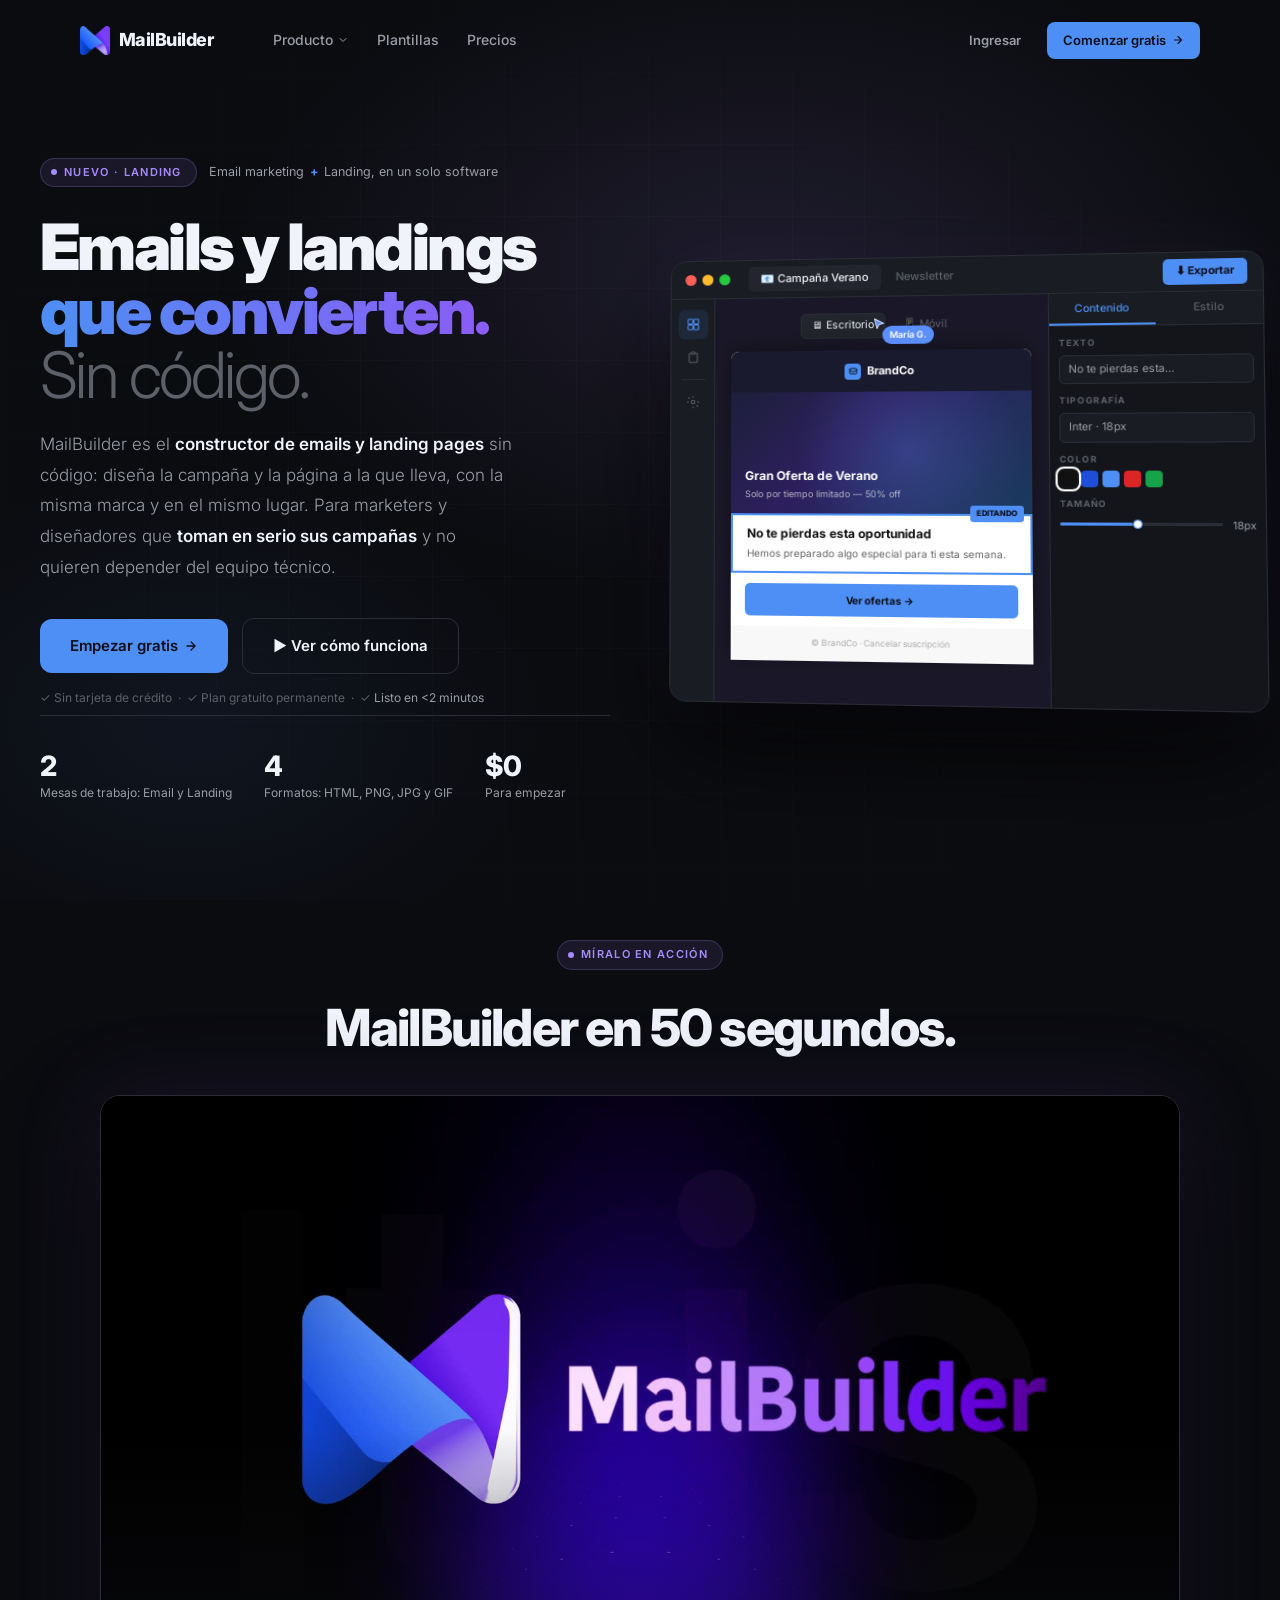
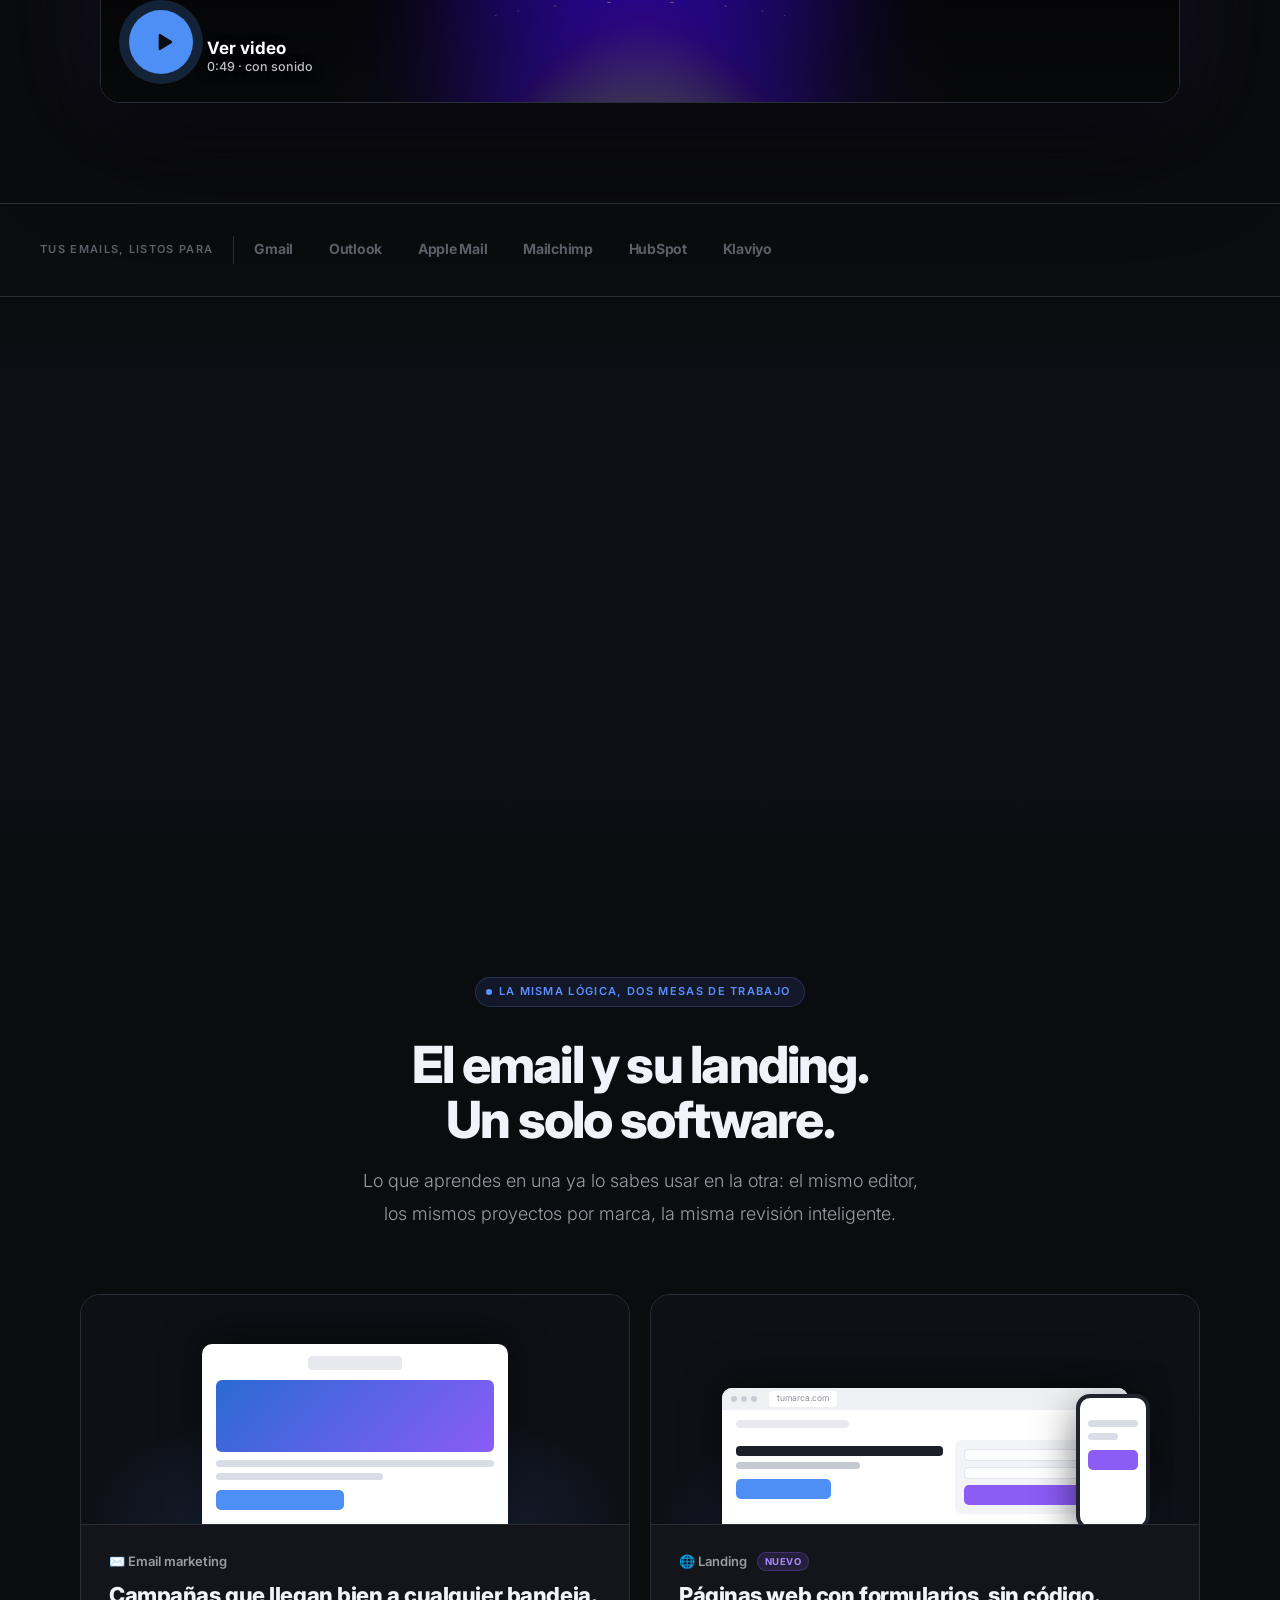
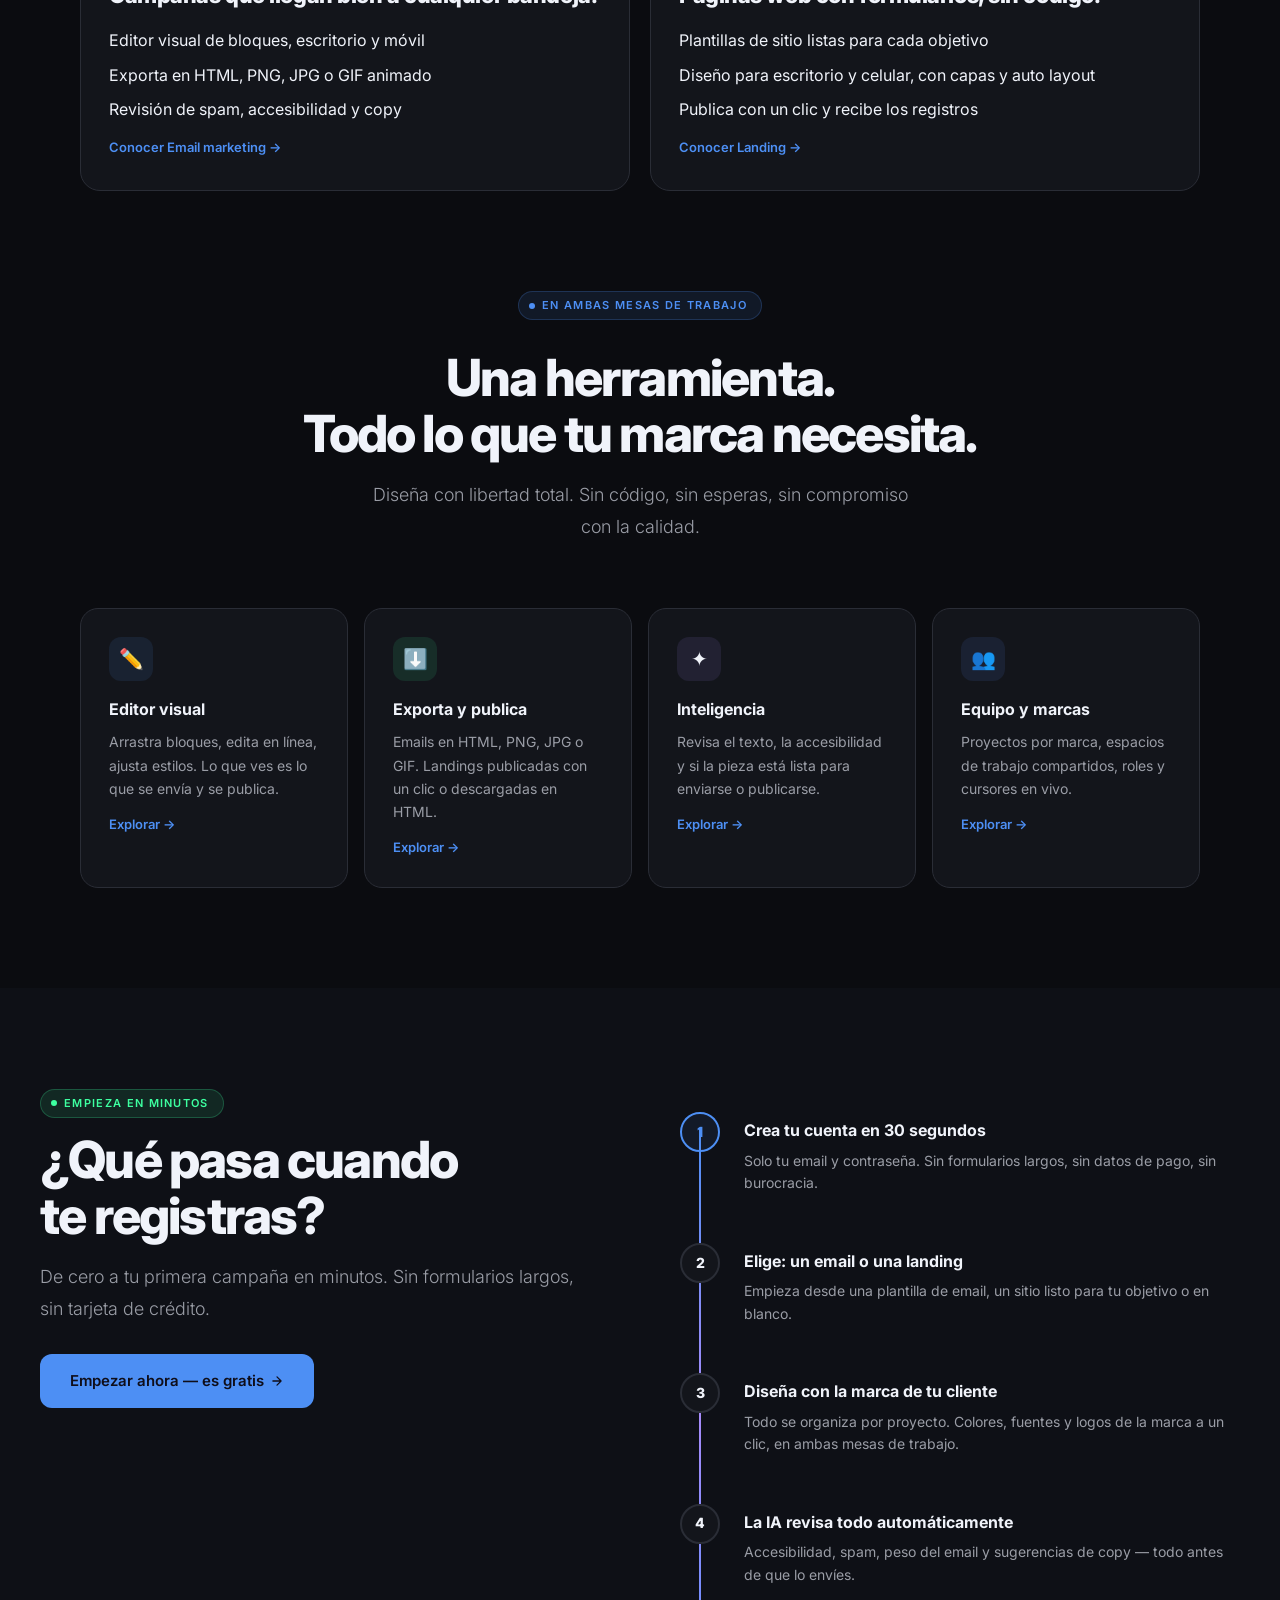
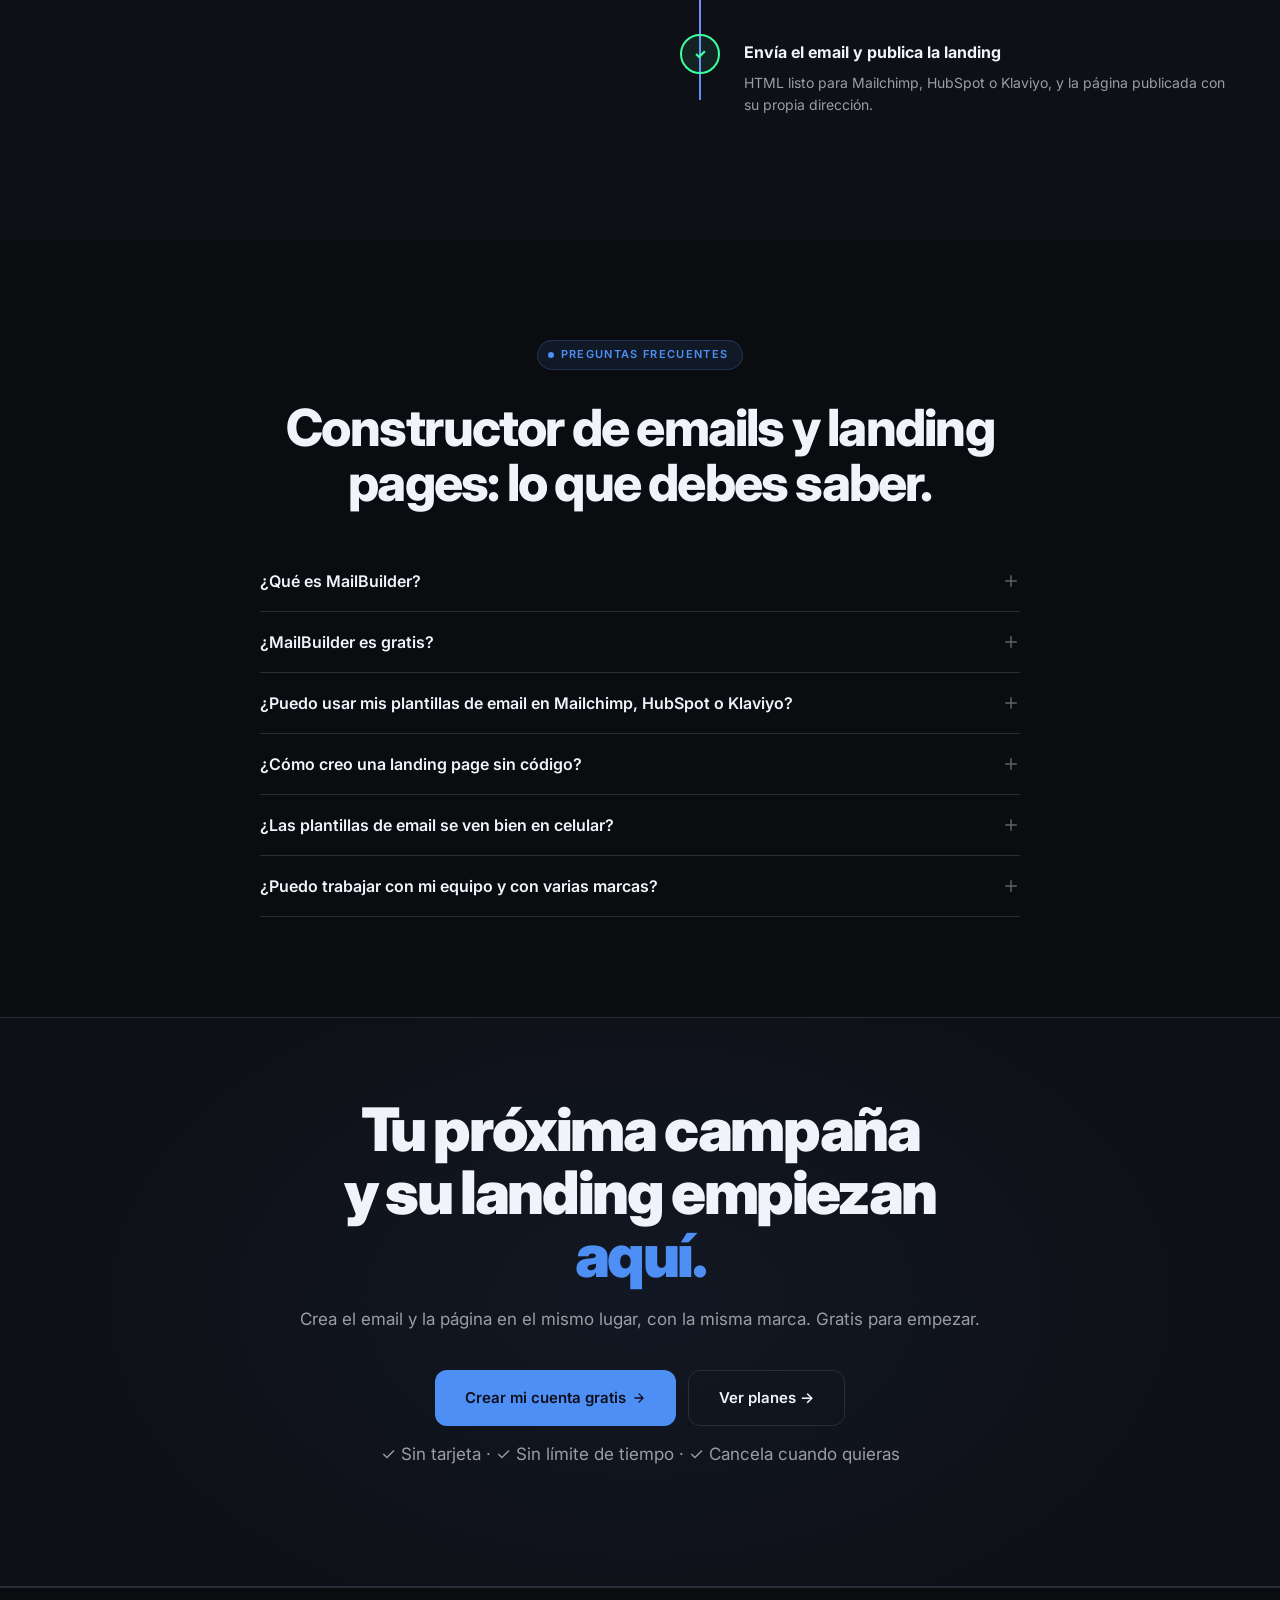
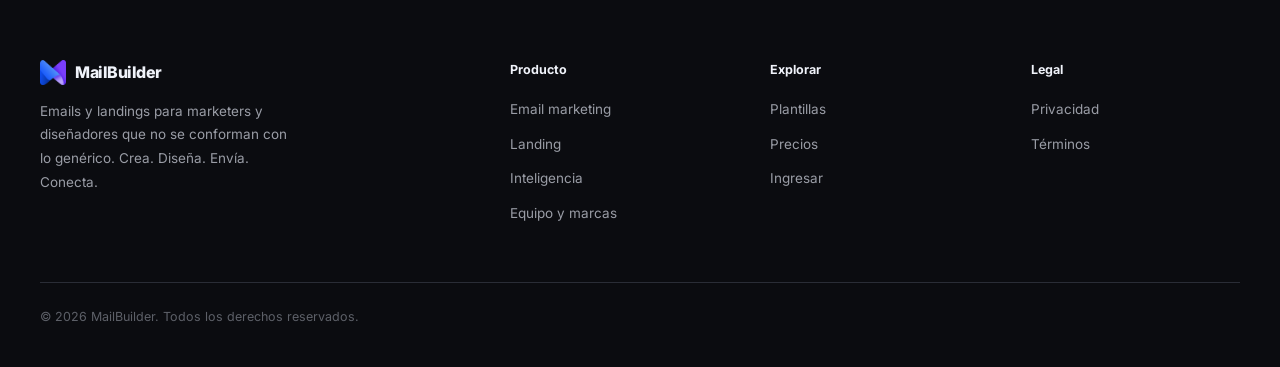
==== commit 88f72f20: "Añadir página de error 404, optimizar los metadatos SEO y mejorar la estructura del sitio - Se ha in" ====
--- a/index.html
+++ b/index.html
@@ -3,13 +3,162 @@
 <head>
 <meta charset="utf-8">
 <meta name="viewport" content="width=device-width, initial-scale=1">
-<title>MailBuilder — Emails y landings que convierten. Sin código.</title>
-<meta name="description" content="Diseña tus emails y las landings a las que llevan, en un solo lugar y con la marca de cada cliente. Sin código, con revisión inteligente y colaboración en tiempo real.">
+<title>MailBuilder — Constructor de emails y landing pages sin código</title>
+<meta name="description" content="MailBuilder es el constructor visual de emails y landing pages en español. Plantillas de email, exportación HTML, PNG y GIF, y páginas web con formularios. Gratis para empezar.">
 <link rel="preconnect" href="https://fonts.googleapis.com">
 <link rel="preconnect" href="https://fonts.gstatic.com" crossorigin>
 <link href="https://fonts.googleapis.com/css2?family=Inter:wght@300;400;500;600;700;800;900&display=swap" rel="stylesheet">
 <link rel="icon" type="image/png" href="/img/favicon.png">
 <meta name="theme-color" content="#0b0c10">
+<!-- SEO -->
+<link rel="canonical" href="https://web.mailbuilder.site/">
+<meta name="robots" content="index, follow, max-image-preview:large">
+<meta property="og:type" content="website">
+<meta property="og:site_name" content="MailBuilder">
+<meta property="og:locale" content="es_LA">
+<meta property="og:url" content="https://web.mailbuilder.site/">
+<meta property="og:title" content="MailBuilder — Constructor de emails y landing pages sin código">
+<meta property="og:description" content="MailBuilder es el constructor visual de emails y landing pages en español. Plantillas de email, exportación HTML, PNG y GIF, y páginas web con formularios. Gratis para empezar.">
+<meta property="og:image" content="https://web.mailbuilder.site/img/og-mailbuilder.jpg">
+<meta property="og:image:width" content="1200">
+<meta property="og:image:height" content="630">
+<meta property="og:image:alt" content="MailBuilder">
+<meta name="twitter:card" content="summary_large_image">
+<meta name="twitter:title" content="MailBuilder — Constructor de emails y landing pages sin código">
+<meta name="twitter:description" content="MailBuilder es el constructor visual de emails y landing pages en español. Plantillas de email, exportación HTML, PNG y GIF, y páginas web con formularios. Gratis para empezar.">
+<meta name="twitter:image" content="https://web.mailbuilder.site/img/og-mailbuilder.jpg">
+<link rel="apple-touch-icon" href="/img/isotipo.png">
+<script type="application/ld+json">
+{
+ "@context": "https://schema.org",
+ "@graph": [
+  {
+   "@type": "Organization",
+   "@id": "https://web.mailbuilder.site/#org",
+   "name": "MailBuilder",
+   "url": "https://web.mailbuilder.site/",
+   "logo": {
+    "@type": "ImageObject",
+    "url": "https://web.mailbuilder.site/img/isotipo.png",
+    "width": 128,
+    "height": 123
+   },
+   "slogan": "Crea. Diseña. Envía. Conecta."
+  },
+  {
+   "@type": "WebSite",
+   "@id": "https://web.mailbuilder.site/#website",
+   "url": "https://web.mailbuilder.site/",
+   "name": "MailBuilder",
+   "alternateName": [
+    "Mail Builder",
+    "MailBuilder constructor de emails"
+   ],
+   "inLanguage": "es",
+   "publisher": {
+    "@id": "https://web.mailbuilder.site/#org"
+   }
+  },
+  {
+   "@type": "SoftwareApplication",
+   "@id": "https://web.mailbuilder.site/#software",
+   "name": "MailBuilder",
+   "applicationCategory": "BusinessApplication",
+   "applicationSubCategory": "Email marketing y landing pages",
+   "operatingSystem": "Web",
+   "url": "https://mailbuilder.site",
+   "inLanguage": "es",
+   "image": "https://web.mailbuilder.site/img/og-mailbuilder.jpg",
+   "description": "Constructor visual de emails y landing pages sin código: plantillas de email, exportación HTML, PNG, JPG y GIF, páginas web con formularios y publicación con un clic.",
+   "featureList": [
+    "Editor visual de emails (drag and drop)",
+    "Plantillas de email responsive",
+    "Exportación HTML, PNG, JPG y GIF",
+    "Constructor de landing pages con formularios",
+    "Plantillas de landing page",
+    "Revisión de copy, spam y accesibilidad",
+    "Proyectos por marca y colaboración en tiempo real"
+   ],
+   "offers": {
+    "@type": "Offer",
+    "price": "0",
+    "priceCurrency": "USD",
+    "description": "Plan gratuito"
+   },
+   "publisher": {
+    "@id": "https://web.mailbuilder.site/#org"
+   }
+  },
+  {
+   "@type": "VideoObject",
+   "name": "MailBuilder en 50 segundos",
+   "description": "Presentación de MailBuilder: diseña plantillas de email y landing pages sin código, con tu equipo.",
+   "thumbnailUrl": [
+    "https://web.mailbuilder.site/img/mailbuilder-poster.jpg"
+   ],
+   "uploadDate": "2026-10-21",
+   "duration": "PT49S",
+   "contentUrl": "https://web.mailbuilder.site/img/mailbuilder-1080.mp4",
+   "embedUrl": "https://web.mailbuilder.site/#video",
+   "inLanguage": "es"
+  },
+  {
+   "@type": "FAQPage",
+   "mainEntity": [
+    {
+     "@type": "Question",
+     "name": "¿Qué es MailBuilder?",
+     "acceptedAnswer": {
+      "@type": "Answer",
+      "text": "MailBuilder es un constructor visual de emails y landing pages en español. Diseñas tus plantillas de email y las páginas web a las que llevan en un solo lugar, sin escribir código, con la marca de cada cliente organizada por proyecto."
+     }
+    },
+    {
+     "@type": "Question",
+     "name": "¿MailBuilder es gratis?",
+     "acceptedAnswer": {
+      "@type": "Answer",
+      "text": "Sí. Puedes empezar gratis, sin tarjeta de crédito, y crear tus primeros emails y landings. Los planes de pago agregan más proyectos y funciones avanzadas."
+     }
+    },
+    {
+     "@type": "Question",
+     "name": "¿Puedo usar mis plantillas de email en Mailchimp, HubSpot o Klaviyo?",
+     "acceptedAnswer": {
+      "@type": "Answer",
+      "text": "Sí. Exportas el email en HTML y lo pegas en Mailchimp, HubSpot, Klaviyo, ActiveCampaign, Brevo o la plataforma que uses. También puedes descargarlo como PNG, JPG o GIF animado."
+     }
+    },
+    {
+     "@type": "Question",
+     "name": "¿Cómo creo una landing page sin código?",
+     "acceptedAnswer": {
+      "@type": "Answer",
+      "text": "Elige una plantilla de landing según tu objetivo (captar clientes, lanzar un producto, un evento o una lista de espera), cambia textos e imágenes con el editor visual y publícala con un clic. Los registros del formulario quedan guardados para que los revises."
+     }
+    },
+    {
+     "@type": "Question",
+     "name": "¿Las plantillas de email se ven bien en celular?",
+     "acceptedAnswer": {
+      "@type": "Answer",
+      "text": "Sí. Mientras diseñas puedes alternar entre la vista de escritorio y la de celular, y la revisión inteligente te avisa de problemas de accesibilidad y de palabras que pueden llevar tu email a spam."
+     }
+    },
+    {
+     "@type": "Question",
+     "name": "¿Puedo trabajar con mi equipo y con varias marcas?",
+     "acceptedAnswer": {
+      "@type": "Answer",
+      "text": "Sí. Organizas los emails y las landings de cada marca en su propio proyecto, compartes el espacio de trabajo con tu equipo con roles por persona y ves en vivo quién está editando."
+     }
+    }
+   ]
+  }
+ ]
+}
+</script>
+<!-- /SEO -->
 <link rel="stylesheet" href="style.css">
 <style>
 .hero{min-height:100vh;display:flex;align-items:center;padding:120px var(--pad) 60px;position:relative;overflow:hidden}
@@ -154,6 +303,8 @@
 .video-play-t small{display:block;font-size:12.5px;font-weight:500;color:rgba(255,255,255,.75)}
 .video-frame.playing .video-play{display:none}
 @media(max-width:600px){.video-play{padding:14px}.video-play-ico{width:48px;height:48px}.video-play-ico svg{width:20px;height:20px}.video-play-t{font-size:14px}.video-frame{border-radius:14px}}
+.faq-home{padding:100px var(--pad) 100px}
+.faq-home .faq-inner{max-width:760px;margin-inline:auto}
 </style>
 </head>
 <body>
@@ -161,7 +312,7 @@
 <!-- NAV -->
 <nav id="nav">
   <div class="nav-inner">
-    <a href="/" class="nav-logo"><img src="/img/isotipo.png" alt="" class="nav-logo-mark" width="30" height="29">MailBuilder</a>
+    <a href="/" class="nav-logo"><img src="/img/isotipo.png" alt="MailBuilder" class="nav-logo-mark" width="30" height="29">MailBuilder</a>
     <div class="nav-links">
       <div class="nav-dd">
         <a href="/producto" class="nav-link" data-path="/producto">Producto <svg viewBox="0 0 24 24" fill="none"><path d="M6 9l6 6 6-6" stroke="currentColor" stroke-width="2" stroke-linecap="round" stroke-linejoin="round"/></svg></a>
@@ -204,7 +355,7 @@
         <div class="hero-sp">Email marketing <span class="hero-plus">+</span> Landing, en un solo software</div>
       </div>
       <h1 class="hero-h1">Emails y landings<br><span class="grad">que convierten.</span><span class="line2">Sin código.</span></h1>
-      <p class="hero-sub">Diseña la campaña y la página a la que lleva, con la misma marca y en el mismo lugar. Para marketers y diseñadores que <strong>toman en serio sus campañas</strong> y no quieren depender del equipo técnico.</p>
+      <p class="hero-sub">MailBuilder es el <strong>constructor de emails y landing pages</strong> sin código: diseña la campaña y la página a la que lleva, con la misma marca y en el mismo lugar. Para marketers y diseñadores que <strong>toman en serio sus campañas</strong> y no quieren depender del equipo técnico.</p>
       <div class="hero-ctarow">
         <a href="https://mailbuilder.site/login" class="btn btn-primary btn-lg btn-icon">Empezar gratis <svg width="14" height="14" viewBox="0 0 24 24" fill="none"><path d="M5 12h14M12 5l7 7-7 7" stroke="currentColor" stroke-width="2.2" stroke-linecap="round" stroke-linejoin="round"/></svg></a>
         <a href="#video" class="btn btn-outline btn-lg btn-icon">▶ Ver cómo funciona</a>
@@ -402,6 +553,22 @@
   </div>
 </section>
 
+<!-- FAQ -->
+<section class="faq-home lc" id="preguntas">
+  <div class="faq-inner">
+    <div class="sh sh-center rv" style="margin-bottom:40px">
+      <div class="chip">Preguntas frecuentes</div>
+      <h2 class="heading" style="margin-top:14px">Constructor de emails y landing pages: lo que debes saber.</h2>
+    </div>
+    <div class="faq-item rv"><button class="faq-q">¿Qué es MailBuilder? <svg viewBox="0 0 24 24" fill="none"><path d="M12 5v14M5 12h14" stroke="currentColor" stroke-width="2" stroke-linecap="round"/></svg></button><div class="faq-a">MailBuilder es un constructor visual de emails y landing pages en español. Diseñas tus plantillas de email y las páginas web a las que llevan en un solo lugar, sin escribir código, con la marca de cada cliente organizada por proyecto.</div></div>
+    <div class="faq-item rv"><button class="faq-q">¿MailBuilder es gratis? <svg viewBox="0 0 24 24" fill="none"><path d="M12 5v14M5 12h14" stroke="currentColor" stroke-width="2" stroke-linecap="round"/></svg></button><div class="faq-a">Sí. Puedes empezar gratis, sin tarjeta de crédito, y crear tus primeros emails y landings. Los planes de pago agregan más proyectos y funciones avanzadas.</div></div>
+    <div class="faq-item rv"><button class="faq-q">¿Puedo usar mis plantillas de email en Mailchimp, HubSpot o Klaviyo? <svg viewBox="0 0 24 24" fill="none"><path d="M12 5v14M5 12h14" stroke="currentColor" stroke-width="2" stroke-linecap="round"/></svg></button><div class="faq-a">Sí. Exportas el email en HTML y lo pegas en Mailchimp, HubSpot, Klaviyo, ActiveCampaign, Brevo o la plataforma que uses. También puedes descargarlo como PNG, JPG o GIF animado.</div></div>
+    <div class="faq-item rv"><button class="faq-q">¿Cómo creo una landing page sin código? <svg viewBox="0 0 24 24" fill="none"><path d="M12 5v14M5 12h14" stroke="currentColor" stroke-width="2" stroke-linecap="round"/></svg></button><div class="faq-a">Elige una plantilla de landing según tu objetivo (captar clientes, lanzar un producto, un evento o una lista de espera), cambia textos e imágenes con el editor visual y publícala con un clic. Los registros del formulario quedan guardados para que los revises.</div></div>
+    <div class="faq-item rv"><button class="faq-q">¿Las plantillas de email se ven bien en celular? <svg viewBox="0 0 24 24" fill="none"><path d="M12 5v14M5 12h14" stroke="currentColor" stroke-width="2" stroke-linecap="round"/></svg></button><div class="faq-a">Sí. Mientras diseñas puedes alternar entre la vista de escritorio y la de celular, y la revisión inteligente te avisa de problemas de accesibilidad y de palabras que pueden llevar tu email a spam.</div></div>
+    <div class="faq-item rv"><button class="faq-q">¿Puedo trabajar con mi equipo y con varias marcas? <svg viewBox="0 0 24 24" fill="none"><path d="M12 5v14M5 12h14" stroke="currentColor" stroke-width="2" stroke-linecap="round"/></svg></button><div class="faq-a">Sí. Organizas los emails y las landings de cada marca en su propio proyecto, compartes el espacio de trabajo con tu equipo con roles por persona y ves en vivo quién está editando.</div></div>
+  </div>
+</section>
+
 <!-- CTA FINAL -->
 <div class="cta-band">
   <div class="cta-band-inner">
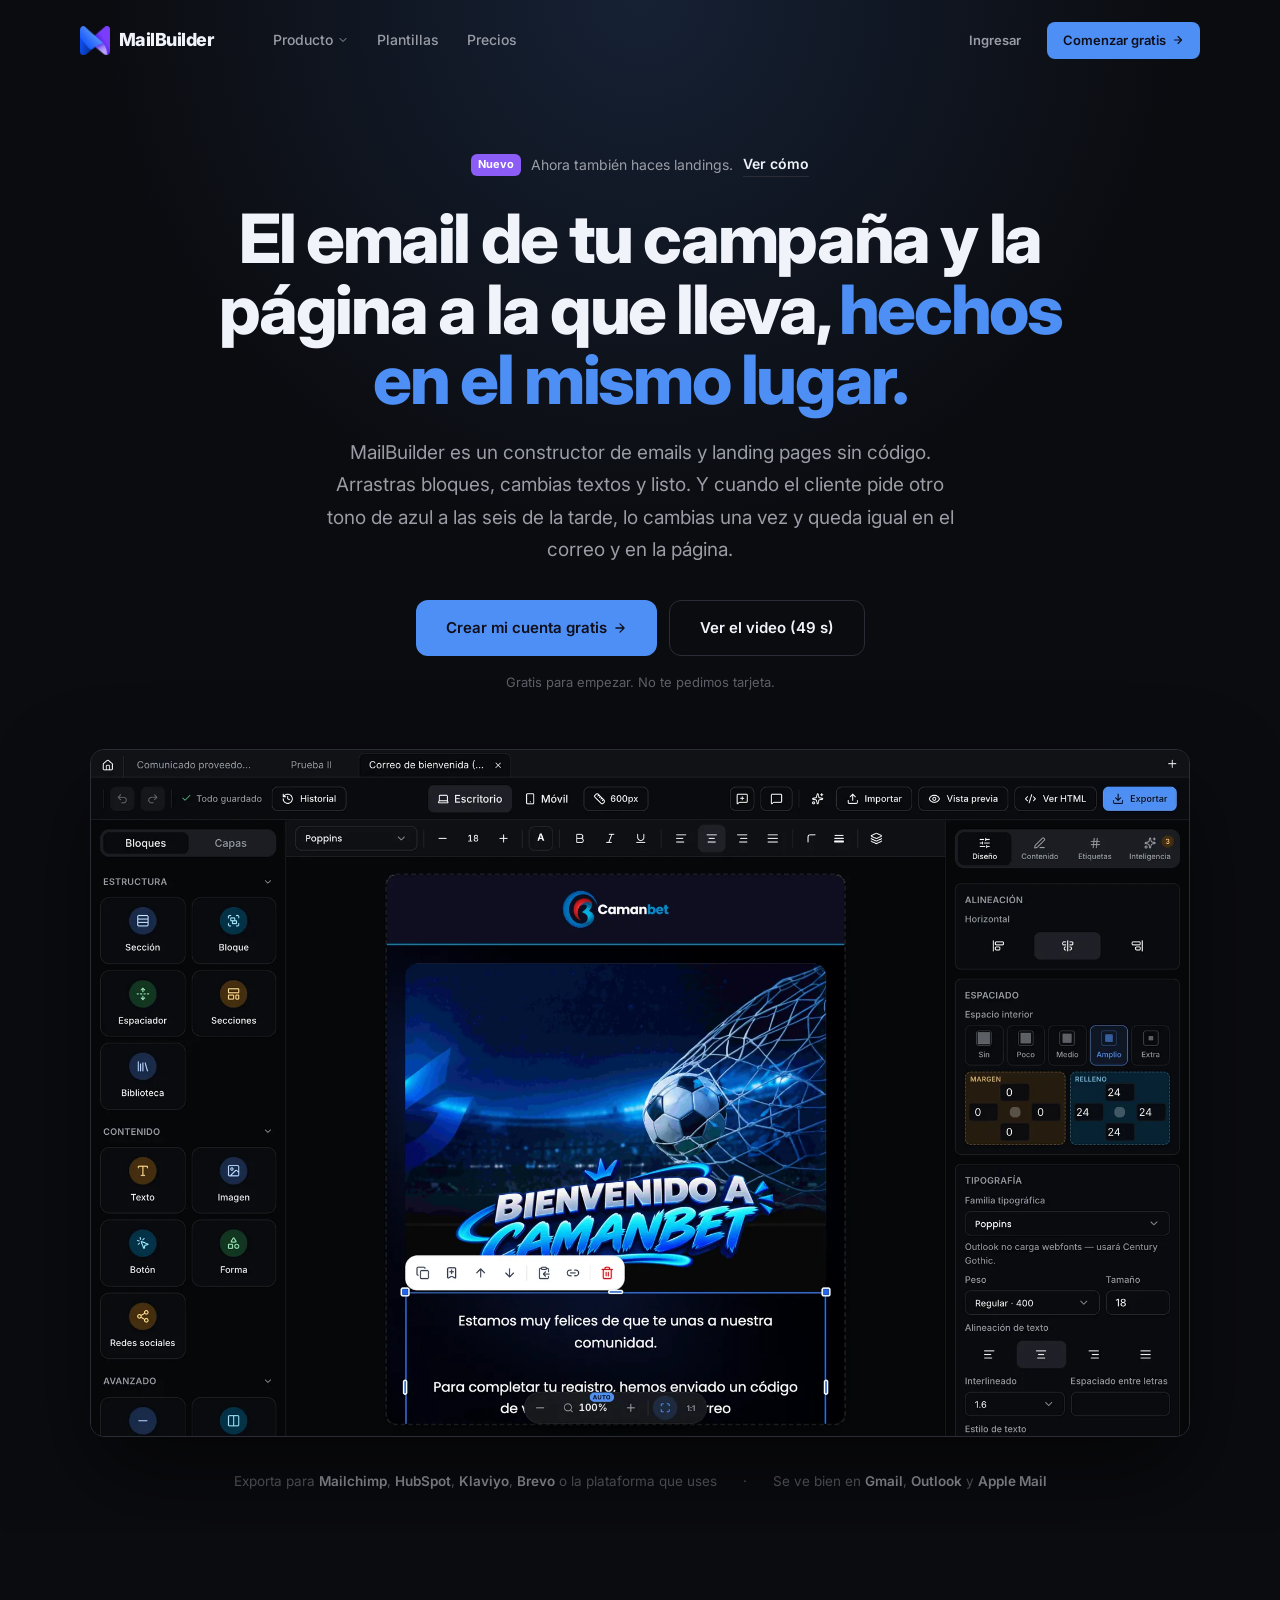
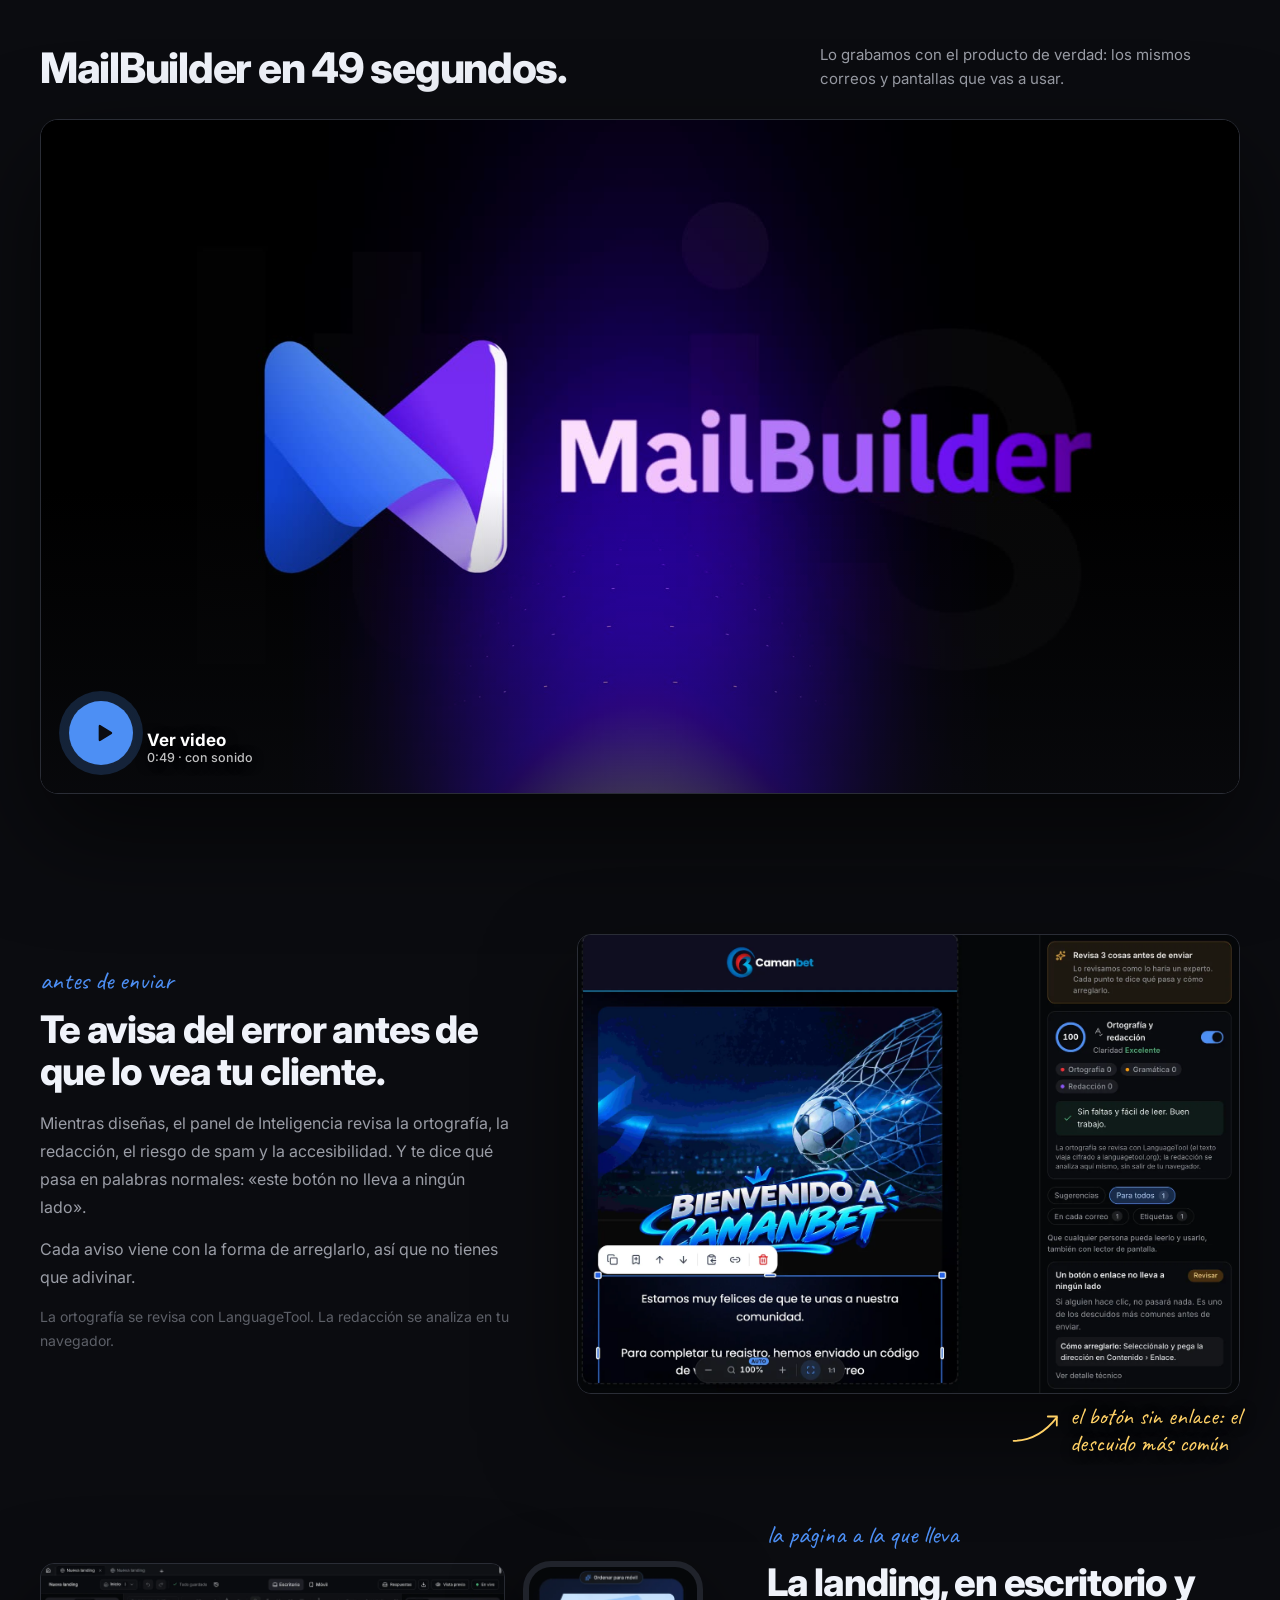
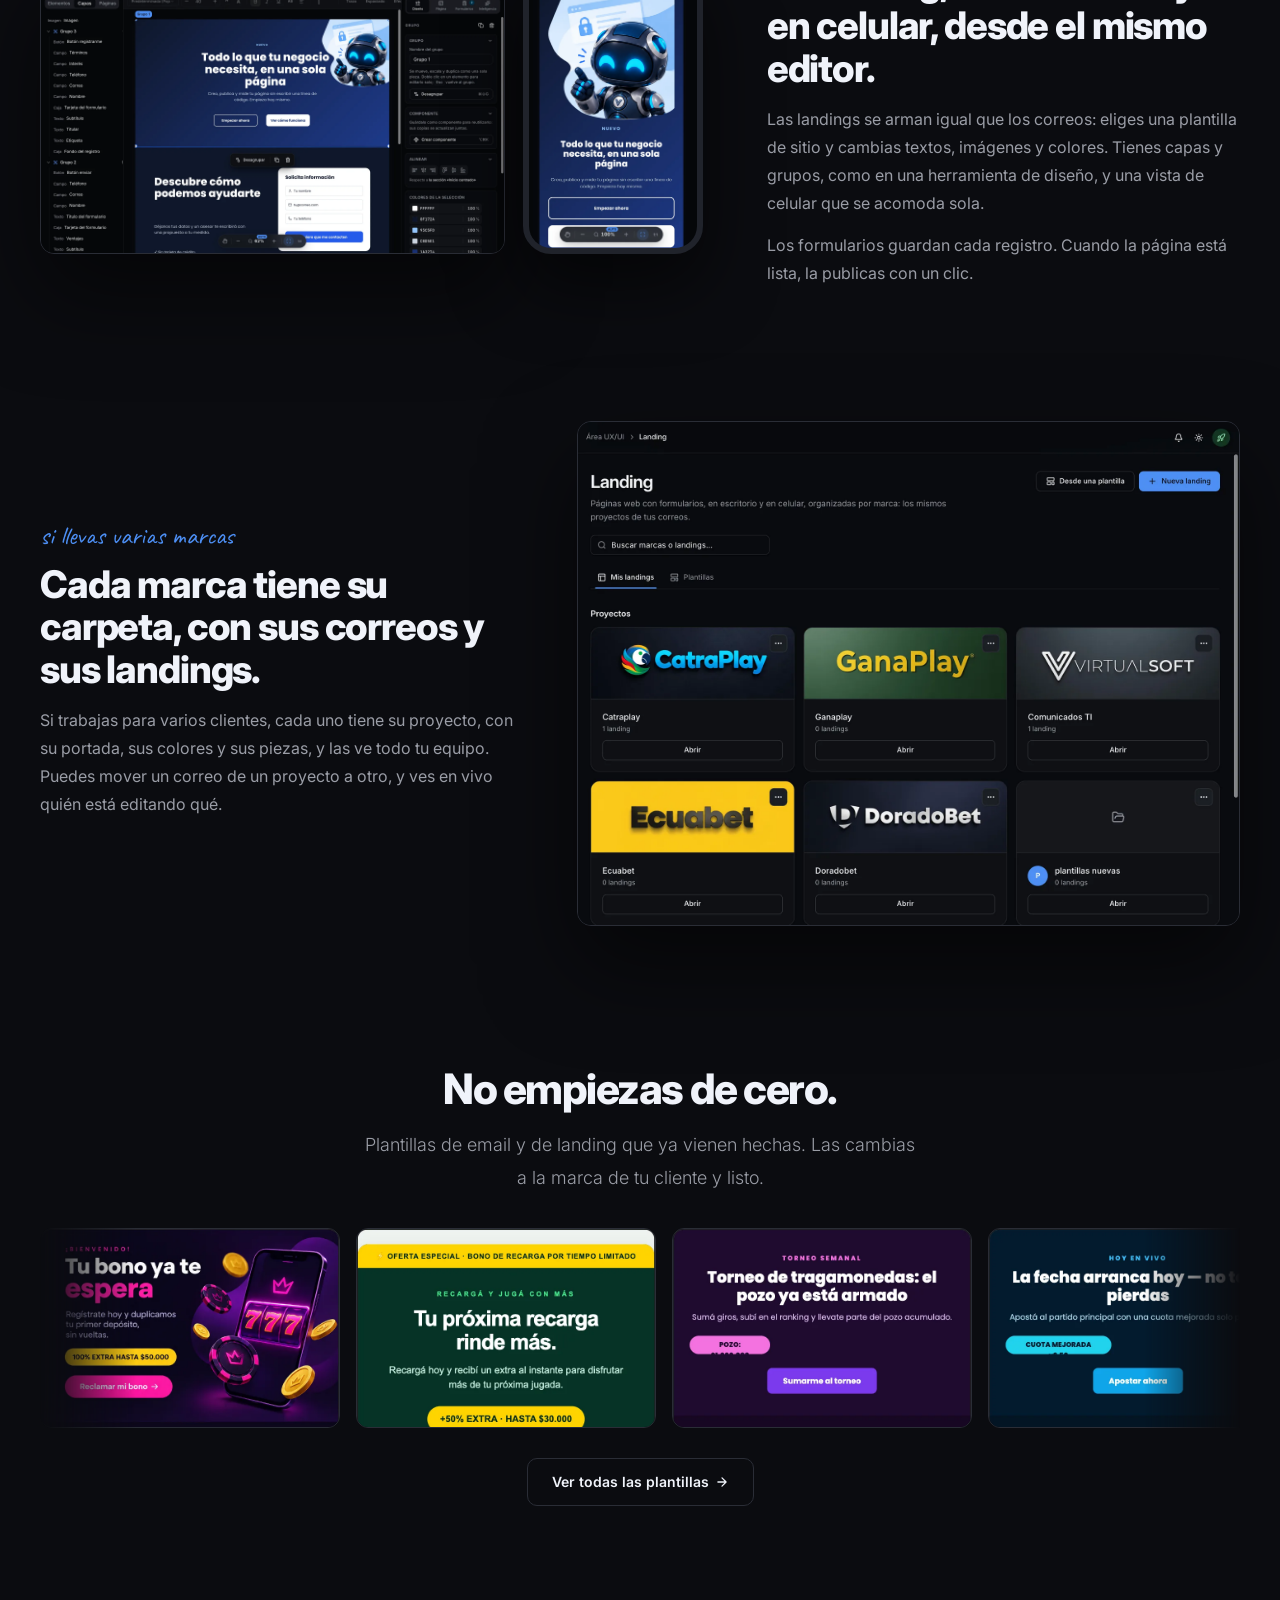
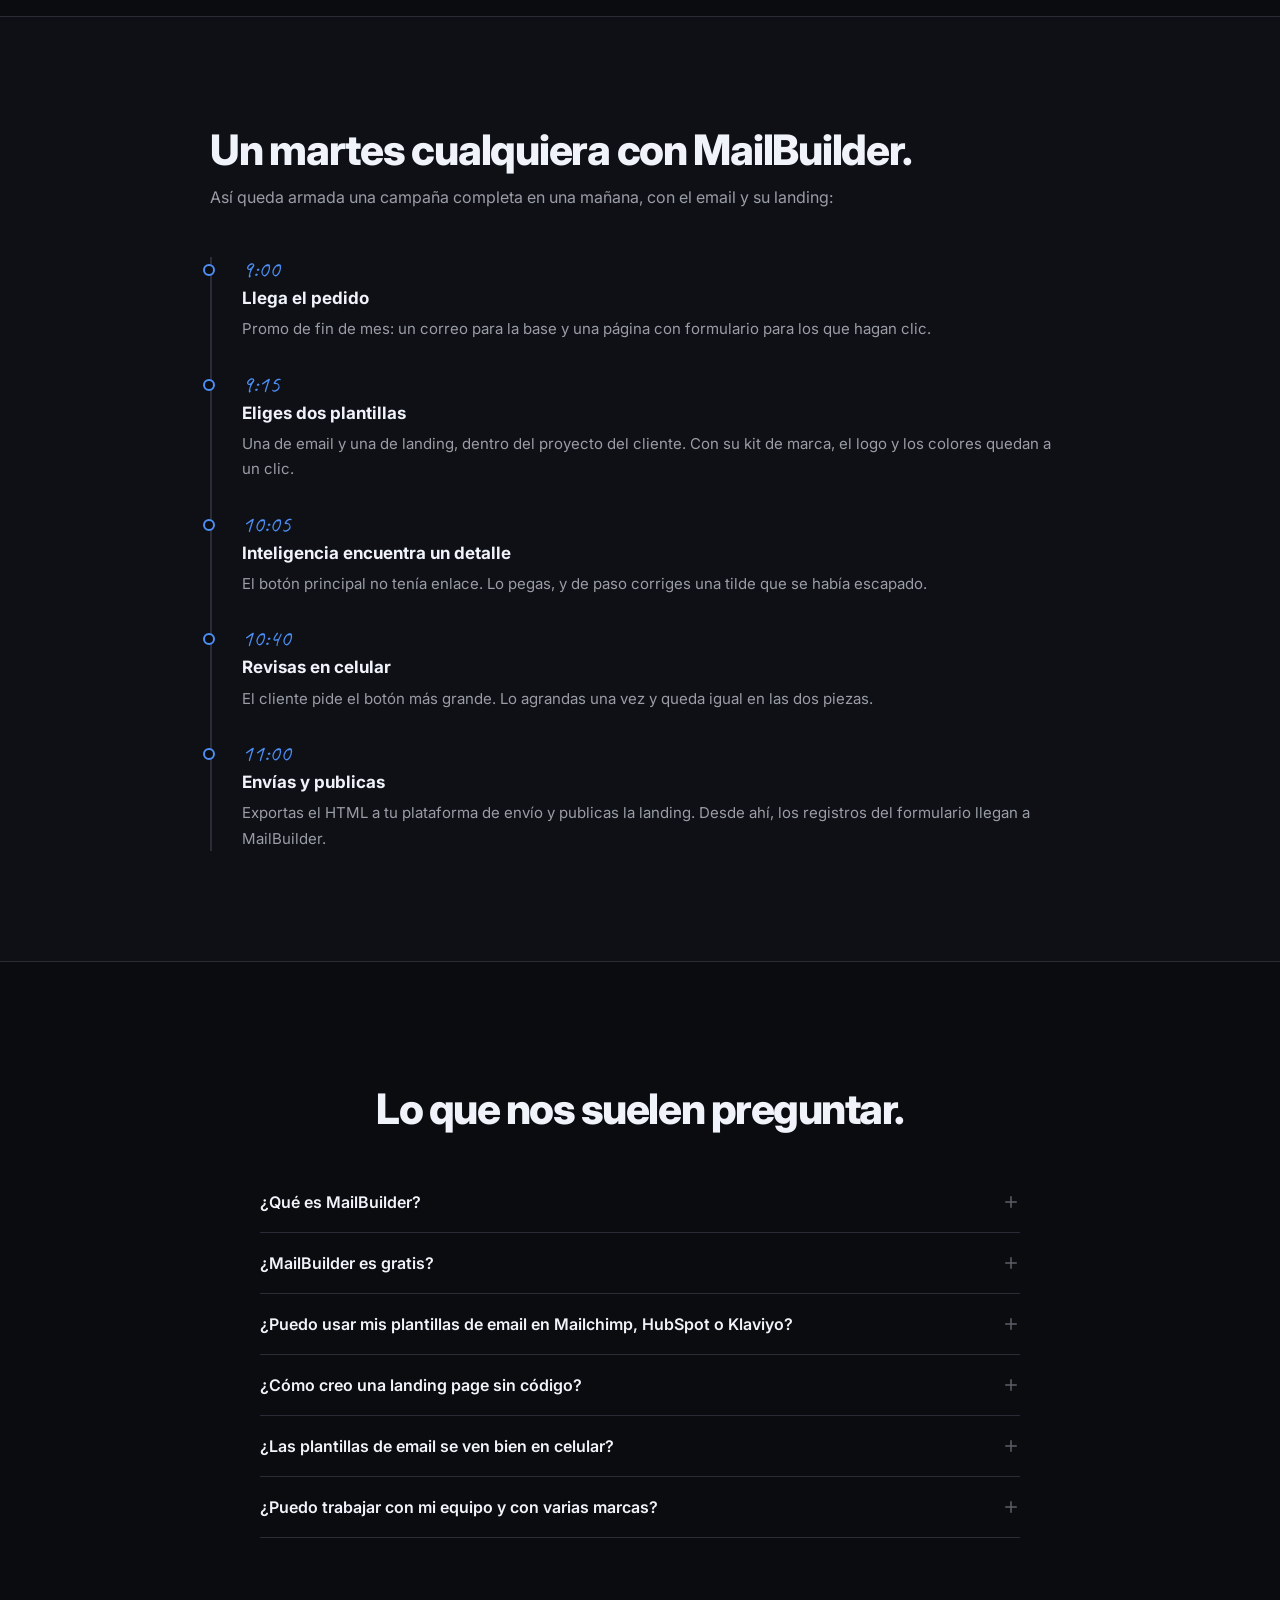
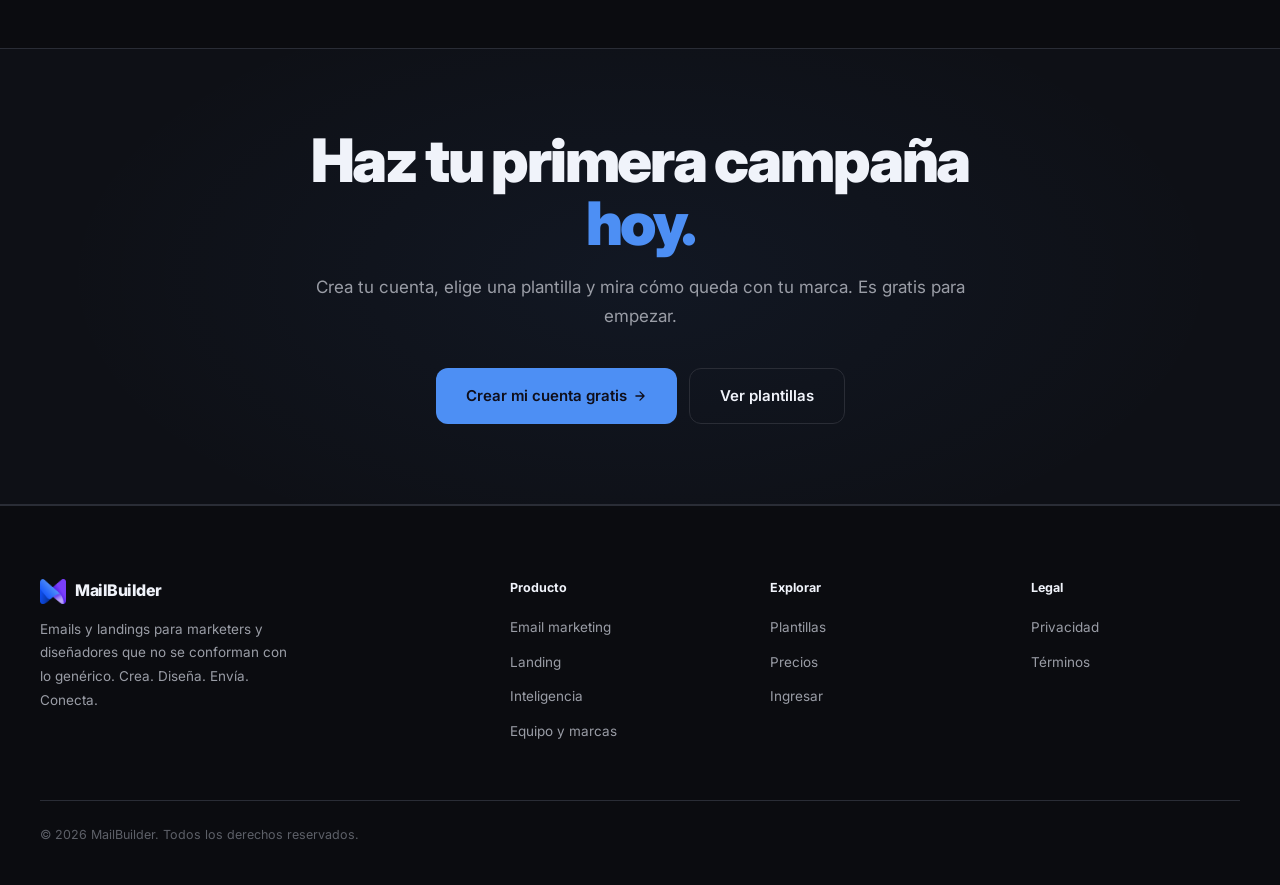
==== commit 8899c0b7: "Actualizar fuentes y mejorar la navegación en varias páginas del sitio web - Se ha cambiado la fuent" ====
--- a/index.html
+++ b/index.html
@@ -7,7 +7,7 @@
 <meta name="description" content="MailBuilder es el constructor visual de emails y landing pages en español. Plantillas de email, exportación HTML, PNG y GIF, y páginas web con formularios. Gratis para empezar.">
 <link rel="preconnect" href="https://fonts.googleapis.com">
 <link rel="preconnect" href="https://fonts.gstatic.com" crossorigin>
-<link href="https://fonts.googleapis.com/css2?family=Inter:wght@300;400;500;600;700;800;900&display=swap" rel="stylesheet">
+<link href="https://fonts.googleapis.com/css2?family=Inter:wght@300;400;500;600;700;800;900&family=Caveat:wght@500;600&display=swap" rel="stylesheet">
 <link rel="icon" type="image/png" href="/img/favicon.png">
 <meta name="theme-color" content="#0b0c10">
 <!-- SEO -->
@@ -161,155 +161,93 @@
 <!-- /SEO -->
 <link rel="stylesheet" href="style.css">
 <style>
-.hero{min-height:100vh;display:flex;align-items:center;padding:120px var(--pad) 60px;position:relative;overflow:hidden}
-.hero::before{content:"";position:absolute;inset:0;background:radial-gradient(ellipse 70% 60% at 60% 30%,rgba(167,139,250,.12) 0%,transparent 60%),radial-gradient(ellipse 50% 50% at 15% 80%,rgba(77,143,244,.07) 0%,transparent 55%);pointer-events:none}
-.hero::after{content:"";position:absolute;inset:0;background-image:linear-gradient(rgba(255,255,255,.02) 1px,transparent 1px),linear-gradient(90deg,rgba(255,255,255,.02) 1px,transparent 1px);background-size:72px 72px;mask-image:radial-gradient(ellipse 80% 80% at 50% 50%,black 30%,transparent 80%);pointer-events:none}
-.hero-inner{max-width:var(--max);margin-inline:auto;width:100%;position:relative;z-index:1;display:grid;grid-template-columns:1fr 1fr;gap:60px;align-items:center}
-.hero-eyebrow{display:flex;align-items:center;gap:12px;margin-bottom:28px;flex-wrap:wrap}
-.hero-sp{font-size:12.5px;color:var(--tx2);display:flex;align-items:center;gap:6px}
-.hero-h1{font-size:clamp(40px,5vw,70px);font-weight:900;letter-spacing:-.04em;line-height:1.0;margin-bottom:22px}
-.hero-h1 .line2{display:block;color:var(--tx3);font-weight:300}
-.hero-sub{font-size:17px;font-weight:300;color:var(--tx2);line-height:1.8;margin-bottom:36px;max-width:480px}
-.hero-sub strong{color:var(--tx);font-weight:600}
-.hero-ctarow{display:flex;align-items:center;gap:14px;flex-wrap:wrap;margin-bottom:14px}
-.hero-note{font-size:12px;color:var(--tx3)}
-.hero-note span{color:var(--tx2)}
-.hero-stats{display:flex;gap:32px;padding-top:36px;border-top:1px solid var(--bd);margin-top:8px;flex-wrap:wrap}
-.hero-stat-n{font-size:28px;font-weight:800;letter-spacing:-.04em;line-height:1}
-.hero-stat-l{font-size:12px;color:var(--tx2);margin-top:3px}
-.hero-preview-wrap{border-radius:16px;background:var(--s2);border:1px solid var(--bd);overflow:hidden;box-shadow:0 0 0 1px rgba(255,255,255,.04) inset,0 50px 100px rgba(0,0,0,.7),0 0 70px rgba(167,139,250,.07);transform:perspective(1200px) rotateY(-6deg) rotateX(2deg);transform-origin:left center;transition:transform .5s ease}
-.hero-preview-wrap:hover{transform:perspective(1200px) rotateY(-2deg) rotateX(1deg)}
-.ep-bar{background:var(--s3);border-bottom:1px solid var(--bd);padding:0 14px;height:38px;display:flex;align-items:center;gap:10px}
-.ep-tabs{display:flex;gap:2px;margin-left:8px}
-.ep-tab{padding:4px 12px;border-radius:5px;font-size:11px;font-weight:500;color:var(--tx3)}
-.ep-tab.on{background:var(--s4);color:var(--tx)}
-.ep-layout{display:grid;grid-template-columns:44px 1fr 200px;height:400px}
-.ep-sb{background:var(--s3);border-right:1px solid var(--bd);display:flex;flex-direction:column;align-items:center;padding:10px 0;gap:3px}
-.ep-si{width:30px;height:30px;border-radius:7px;display:flex;align-items:center;justify-content:center;color:var(--tx3);cursor:pointer;transition:all .15s}
-.ep-si.on,.ep-si:hover{background:rgba(77,143,244,.1);color:var(--am)}
-.ep-si svg{width:14px;height:14px}
-.ep-si-sep{width:24px;height:1px;background:var(--bd);margin:4px 0}
-.ep-canvas{background:#1a1828;overflow:hidden;display:flex;flex-direction:column;align-items:center;padding:16px;position:relative}
-.ep-dev{display:flex;gap:6px;margin-bottom:12px}
-.ep-dev-b{padding:3px 10px;border-radius:5px;font-size:10.5px;color:var(--tx3);border:1px solid transparent}
-.ep-dev-b.on{background:var(--s4);border-color:var(--bd);color:var(--tx)}
-.ep-email{background:#fff;border-radius:8px 8px 0 0;width:100%;max-width:300px;overflow:hidden;box-shadow:0 -4px 20px rgba(0,0,0,.4)}
-.ee-hdr{background:#1a1a2e;padding:12px 16px;display:flex;align-items:center;justify-content:center;gap:6px}
-.ee-logo{width:16px;height:16px;background:var(--am);border-radius:4px;display:flex;align-items:center;justify-content:center}
-.ee-logo svg{width:9px;height:9px}
-.ee-brand{color:#fff;font-weight:700;font-size:11px}
-.ee-hero-img{height:120px;background:linear-gradient(135deg,#1D1F3A 0%,#2D1F5E 40%,#1A3A5C 100%);position:relative;overflow:hidden}
-.ee-hero-img::before{content:"";position:absolute;inset:0;background:radial-gradient(circle at 60% 50%,rgba(91,142,255,.25) 0%,transparent 60%)}
-.ee-hero-txt{position:absolute;bottom:12px;left:14px;right:14px}
-.ee-hero-h{color:#fff;font-weight:700;font-size:12px;font-family:'Inter',sans-serif;margin-bottom:2px}
-.ee-hero-s{color:rgba(255,255,255,.65);font-size:9px;font-family:'Inter',sans-serif}
-.ee-block{background:#fff;padding:12px 16px;position:relative}
-.ee-block.sel{outline:2px solid var(--am);outline-offset:-2px}
-.ee-block-lbl{position:absolute;top:-8px;right:8px;background:var(--am);color:#0F0E1A;font-size:7.5px;font-weight:800;padding:2px 6px;border-radius:3px;font-family:'Inter',sans-serif}
-.ee-h{font-size:12px;font-weight:700;color:#111;font-family:'Inter',sans-serif;margin-bottom:4px;line-height:1.3}
-.ee-p{font-size:10px;color:#666;font-family:'Inter',sans-serif;line-height:1.55}
-.ee-cta{margin:10px 14px;background:var(--am);border-radius:5px;padding:8px;text-align:center}
-.ee-cta-t{font-size:10px;font-weight:700;color:#0F0E1A;font-family:'Inter',sans-serif}
-.ee-footer{background:#f8f8f8;padding:10px 14px;text-align:center}
-.ee-footer-t{font-size:8.5px;color:#aaa;font-family:'Inter',sans-serif}
-.ep-cursor{position:absolute;z-index:20;pointer-events:none;animation:cursor-mv 6s ease-in-out infinite alternate}
-@keyframes cursor-mv{0%{transform:translate(50px,140px)}33%{transform:translate(100px,200px)}66%{transform:translate(160px,155px)}100%{transform:translate(120px,250px)}}
-.ep-cursor svg{width:14px;height:14px}
-.ep-cursor-tag{position:absolute;top:13px;left:10px;background:var(--az);color:#fff;font-size:9px;font-weight:600;padding:2px 7px;border-radius:100px;white-space:nowrap;font-family:'Inter',sans-serif}
-.ep-insp{border-left:1px solid var(--bd);background:var(--s2);overflow:hidden}
-.ep-insp-tabs{display:flex;border-bottom:1px solid var(--bd);background:var(--s3)}
-.ep-insp-tab{flex:1;padding:8px 0;font-size:10.5px;font-weight:500;color:var(--tx3);background:none;border:none;cursor:pointer;font-family:'Inter',sans-serif;border-bottom:2px solid transparent}
-.ep-insp-tab.on{color:var(--am);border-color:var(--am)}
-.ep-insp-body{padding:10px 9px;display:flex;flex-direction:column;gap:10px}
-.ep-isec-lbl{font-size:8.5px;font-weight:700;letter-spacing:.12em;text-transform:uppercase;color:var(--tx3);margin-bottom:4px}
-.ep-field{background:var(--s3);border:1px solid var(--bd);border-radius:5px;padding:5px 8px;font-size:10.5px;color:var(--tx2);font-family:'Inter',sans-serif}
-.ep-colors{display:flex;gap:4px}
-.ep-swatch{width:16px;height:16px;border-radius:4px;cursor:pointer}
-.ep-swatch.sel{outline:2px solid #fff;outline-offset:2px}
-.ep-slider-row{display:flex;align-items:center;gap:6px}
-.ep-slider{flex:1;height:3px;background:var(--bd);border-radius:2px;position:relative}
-.ep-slider-fill{height:100%;background:var(--am);border-radius:2px}
-.ep-slider-th{width:9px;height:9px;border-radius:50%;background:#fff;border:1.5px solid var(--am);position:absolute;top:-3px}
-.ep-val{font-size:10px;color:var(--tx2);min-width:24px;text-align:right}
-@media(max-width:960px){.hero-inner{grid-template-columns:1fr}.hero-preview{display:none}}
-.prob-section{padding:100px var(--pad);background:var(--s1);position:relative;overflow:hidden}
-.prob-section::before{content:"";position:absolute;inset:0;background:linear-gradient(180deg,var(--bg) 0%,var(--s1) 20%,var(--s1) 80%,var(--bg) 100%)}
-.prob-inner{max-width:var(--max);margin-inline:auto;position:relative;z-index:1}
-.prob-grid{display:grid;grid-template-columns:1fr 1fr;gap:80px;align-items:center}
-.pain-cards{display:flex;flex-direction:column;gap:12px}
-.pain-card{background:var(--s2);border:1px solid var(--bd);border-radius:14px;padding:18px 20px;display:flex;gap:14px;align-items:flex-start;position:relative;overflow:hidden}
-.pain-card::before{content:"";position:absolute;left:0;top:0;bottom:0;width:3px}
-.pain-card.red::before{background:#FF5757}.pain-card.yellow::before{background:#FFB800}.pain-card.gray::before{background:var(--tx3)}
-.pain-card-ico{width:36px;height:36px;border-radius:9px;flex-shrink:0;display:flex;align-items:center;justify-content:center;font-size:16px}
-.pain-card.red .pain-card-ico{background:rgba(255,87,87,.12)}
-.pain-card.yellow .pain-card-ico{background:rgba(255,184,0,.1)}
-.pain-card.gray .pain-card-ico{background:var(--s4)}
-.pain-title{font-size:14px;font-weight:600;margin-bottom:3px}
-.pain-desc{font-size:12.5px;color:var(--tx2);line-height:1.55}
-@media(max-width:900px){.prob-grid{grid-template-columns:1fr;gap:48px}}
-.feats-overview{padding:100px var(--pad)}
-.feat-cards{display:grid;grid-template-columns:repeat(4,1fr);gap:16px;margin-top:56px}
-@media(max-width:1000px){.feat-cards{grid-template-columns:1fr 1fr}}
-@media(max-width:600px){.feat-cards{grid-template-columns:1fr}}
-.feat-card-link{color:var(--am);font-size:13px;font-weight:600;display:inline-flex;align-items:center;gap:5px;margin-top:14px;transition:gap var(--r)}
-.feat-card-link:hover{gap:8px}
-.journey-section{padding:100px var(--pad);background:var(--s1)}
-.journey-grid{max-width:var(--max);margin-inline:auto;display:grid;grid-template-columns:1fr 1fr;gap:80px;align-items:start}
-@media(max-width:900px){.journey-grid{grid-template-columns:1fr}}
-.hero-plus{color:var(--am);font-weight:700}
-.verts-section{padding:100px var(--pad) 0}
-.verts-grid{display:grid;grid-template-columns:1fr 1fr;gap:20px}
-@media(max-width:900px){.verts-grid{grid-template-columns:1fr}}
-.vert-card{background:var(--s2);border:1px solid var(--bd);border-radius:20px;overflow:hidden;display:flex;flex-direction:column;transition:border-color var(--r),transform var(--r)}
-.vert-card:hover{border-color:var(--tx3);transform:translateY(-4px)}
-.vert-card:hover .feat-card-link{gap:8px}
-.vert-body{padding:26px 28px 30px}
-.vert-kicker{font-size:13px;font-weight:600;color:var(--tx2);margin-bottom:10px;display:flex;align-items:center;gap:6px}
-.vert-body h3{font-size:22px;font-weight:800;letter-spacing:-.02em;line-height:1.2;margin-bottom:6px}
-.vert-art{height:230px;position:relative;overflow:hidden;border-bottom:1px solid var(--bd);display:flex;align-items:flex-end;justify-content:center}
-.vert-art-email{background:radial-gradient(ellipse 70% 80% at 50% 100%,rgba(77,143,244,.22),transparent 70%),var(--s1)}
-.vert-art-landing{background:radial-gradient(ellipse 70% 80% at 50% 100%,rgba(139,92,246,.22),transparent 70%),var(--s1)}
-.va-line{height:7px;border-radius:4px;background:#d9dde6;margin:6px 0}
-.va-line.short{width:60%}
-.va-btn{height:20px;width:46%;border-radius:5px;background:var(--am);margin-top:10px}
-.va-mail{width:56%;background:#fff;border-radius:10px 10px 0 0;padding:12px 14px 22px;box-shadow:0 -10px 40px rgba(0,0,0,.45);transform:translateY(8px);transition:transform .5s ease}
-.vert-card:hover .va-mail{transform:translateY(0)}
-.va-mail-hdr{height:14px;width:34%;margin:0 auto 10px;border-radius:4px;background:#e7e9ef}
-.va-mail-hero{height:72px;border-radius:6px;background:linear-gradient(135deg,#2a6ad4,#8B5CF6);margin-bottom:8px}
-.va-browser{width:74%;background:#fff;border-radius:10px 10px 0 0;overflow:hidden;box-shadow:0 -10px 40px rgba(0,0,0,.45);transform:translateY(8px);transition:transform .5s ease}
-.vert-card:hover .va-browser{transform:translateY(0)}
-.va-bar{height:22px;background:#eef0f4;display:flex;align-items:center;gap:4px;padding:0 9px}
-.va-bar i{width:6px;height:6px;border-radius:50%;background:#c9cdd6}
-.va-bar span{margin-left:8px;font-size:8.5px;color:#8a8f99;background:#fff;border-radius:4px;padding:1px 8px}
-.va-page{padding:10px 14px 18px;display:grid;grid-template-columns:1.3fr 1fr;gap:12px}
-.va-nav{grid-column:1/-1;height:8px;width:30%;border-radius:4px;background:#e7e9ef}
-.va-hero-l .va-line{height:10px;background:#1c1f27}
-.va-hero-l .va-line.short{background:#c5c9d2;height:7px}
-.va-form{background:#f3f4f8;border-radius:7px;padding:9px}
-.va-form div:not(.va-btn){height:12px;border-radius:4px;background:#fff;border:1px solid #e1e4ea;margin-bottom:6px}
-.va-form .va-btn{width:100%;margin-top:4px;background:var(--vi2)}
-.va-phone{position:absolute;right:9%;bottom:-6px;width:74px;height:136px;background:#fff;border-radius:14px;border:4px solid #20232b;padding:16px 8px;box-shadow:0 14px 40px rgba(0,0,0,.55);transition:transform .5s ease}
-.vert-card:hover .va-phone{transform:translateY(-8px) rotate(-2deg)}
-.va-phone .va-btn{width:100%;background:var(--vi2)}
-.video-section{padding:40px var(--pad) 100px}
-.video-frame{position:relative;max-width:1080px;margin-inline:auto;border-radius:20px;overflow:hidden;border:1px solid var(--bd);background:#000;aspect-ratio:16/9;box-shadow:0 40px 100px rgba(0,0,0,.6),0 0 90px rgba(139,92,246,.14)}
+/* Inicio */
+.hero{padding:150px var(--pad) 40px;position:relative;overflow:hidden;text-align:center}
+.hero::before{content:"";position:absolute;inset:0;background:radial-gradient(ellipse 60% 50% at 50% 0%,rgba(77,143,244,.16),transparent 70%);pointer-events:none}
+.hero-inner{max-width:860px;margin-inline:auto;position:relative}
+.hero-kicker{display:inline-flex;align-items:center;justify-content:center;flex-wrap:wrap;gap:6px 10px;font-size:14px;color:var(--tx2);margin-bottom:26px}
+@media(max-width:600px){.hero{padding-top:120px}.hero-kicker{font-size:13px}}
+.hero-kicker a{color:var(--tx);font-weight:600;border-bottom:1px solid var(--bd);padding-bottom:1px}
+.hero-kicker a:hover{border-color:var(--am)}
+.hero-new{font-size:11px;font-weight:700;color:#fff;background:var(--vi2);border-radius:6px;padding:2px 7px}
+.hero h1{font-size:clamp(38px,5.4vw,68px);font-weight:800;letter-spacing:-.035em;line-height:1.04;margin-bottom:22px}
+.hero h1 em{font-style:normal;color:var(--am)}
+.hero-sub{font-size:clamp(16px,1.6vw,19px);color:var(--tx2);line-height:1.7;max-width:640px;margin:0 auto 34px}
+.hero-ctas{display:flex;gap:12px;justify-content:center;flex-wrap:wrap}
+.hero-small{margin-top:16px;font-size:13px;color:var(--tx3)}
+
+.stage{position:relative;max-width:1180px;margin:56px auto 0;padding:0 var(--pad)}
+.shot{border-radius:14px;overflow:hidden;border:1px solid var(--bd);background:var(--s1);box-shadow:0 40px 90px rgba(0,0,0,.55),0 0 0 1px rgba(255,255,255,.03) inset}
+.shot img{display:block;width:100%;height:auto}
+.note{position:absolute;font-family:'Caveat',cursive;font-size:24px;line-height:1.1;color:#ffd166;display:flex;align-items:flex-start;gap:6px;pointer-events:none;text-shadow:0 2px 12px rgba(0,0,0,.6)}
+.note svg{flex-shrink:0;width:54px;height:40px}
+.note-a{left:-128px;top:26%;max-width:150px;flex-direction:column;align-items:flex-end;text-align:right}
+.note-b{right:-136px;top:8%;max-width:150px;flex-direction:column}
+@media(max-width:1420px){.stage .note{display:none}}
+@media(max-width:1000px){.note{display:none}}
+
+.trust{display:flex;justify-content:center;align-items:center;flex-wrap:wrap;gap:10px 26px;padding:34px var(--pad) 0;font-size:13.5px;color:var(--tx3)}
+.trust b{color:var(--tx2);font-weight:600}
+
+.video-section{padding:110px var(--pad) 40px}
+.video-head{max-width:var(--max);margin:0 auto 28px;display:flex;align-items:flex-end;justify-content:space-between;gap:20px;flex-wrap:wrap}
+.video-head h2{font-size:clamp(28px,3.4vw,42px);font-weight:800;letter-spacing:-.03em;line-height:1.1}
+.video-head p{color:var(--tx2);max-width:420px;font-size:15px}
+.video-frame{position:relative;max-width:var(--max);margin-inline:auto;border-radius:18px;overflow:hidden;border:1px solid var(--bd);background:#000;aspect-ratio:16/9;box-shadow:0 40px 100px rgba(0,0,0,.6)}
 .video-frame video{display:block;width:100%;height:100%;object-fit:cover}
-.video-play{position:absolute;inset:0;display:flex;align-items:flex-end;justify-content:flex-start;gap:14px;padding:28px;background:linear-gradient(180deg,transparent 55%,rgba(11,12,16,.7));border:none;color:#fff;cursor:pointer;transition:background var(--r)}
-.video-play:hover{background:linear-gradient(180deg,transparent 45%,rgba(11,12,16,.6))}
-.video-play-ico{width:64px;height:64px;flex-shrink:0;border-radius:50%;background:var(--am);color:#0b0c10;display:flex;align-items:center;justify-content:center;box-shadow:0 0 0 10px rgba(77,143,244,.2);transition:transform var(--r),box-shadow var(--r)}
-.video-play:hover .video-play-ico{transform:scale(1.07);box-shadow:0 0 0 16px rgba(77,143,244,.18)}
+.video-play{position:absolute;inset:0;display:flex;align-items:flex-end;justify-content:flex-start;gap:14px;padding:28px;background:linear-gradient(180deg,transparent 55%,rgba(11,12,16,.7));border:none;color:#fff;cursor:pointer}
+.video-play-ico{width:64px;height:64px;flex-shrink:0;border-radius:50%;background:var(--am);color:#0b0c10;display:flex;align-items:center;justify-content:center;box-shadow:0 0 0 10px rgba(77,143,244,.2);transition:transform var(--r)}
+.video-play:hover .video-play-ico{transform:scale(1.07)}
 .video-play-ico svg{width:26px;height:26px;margin-left:3px}
 .video-play-t{font-size:17px;font-weight:700;text-align:left;line-height:1.2;text-shadow:0 2px 12px rgba(0,0,0,.6)}
 .video-play-t small{display:block;font-size:12.5px;font-weight:500;color:rgba(255,255,255,.75)}
 .video-frame.playing .video-play{display:none}
-@media(max-width:600px){.video-play{padding:14px}.video-play-ico{width:48px;height:48px}.video-play-ico svg{width:20px;height:20px}.video-play-t{font-size:14px}.video-frame{border-radius:14px}}
-.faq-home{padding:100px var(--pad) 100px}
+
+.tour{padding:100px var(--pad) 20px}
+.tour-row{max-width:var(--max);margin:0 auto 120px;display:grid;grid-template-columns:minmax(0,5fr) minmax(0,7fr);gap:64px;align-items:center}
+.tour-row.flip{grid-template-columns:minmax(0,7fr) minmax(0,5fr)}
+.tour-row.flip .tour-text{order:2}
+.tour-num{font-family:'Caveat',cursive;font-size:26px;color:var(--am);margin-bottom:6px}
+.tour-text h2{font-size:clamp(26px,3vw,38px);font-weight:800;letter-spacing:-.03em;line-height:1.12;margin-bottom:16px}
+.tour-text p{color:var(--tx2);font-size:16px;line-height:1.75;margin-bottom:14px}
+.tour-text .quiet{font-size:14px;color:var(--tx3)}
+.tour-media{position:relative}
+.tour-pair{display:grid;grid-template-columns:minmax(0,1fr) 180px;gap:18px;align-items:end}
+.phone{border-radius:28px;overflow:hidden;border:6px solid #20232b;box-shadow:0 30px 70px rgba(0,0,0,.6);background:#20232b}
+.phone img{display:block;width:100%;height:auto}
+.panel{max-width:340px;margin-left:auto;border-radius:14px;overflow:hidden;border:1px solid var(--bd);box-shadow:0 30px 70px rgba(0,0,0,.5)}
+.panel img{display:block;width:100%;height:auto}
+.tour-media .note{position:absolute}
+.note-c{right:-30px;bottom:-62px;max-width:260px;flex-direction:row;align-items:center}
+@media(max-width:900px){.tour-row,.tour-row.flip{grid-template-columns:1fr;gap:34px;margin-bottom:84px}.tour-row.flip .tour-text{order:0}.tour-pair{grid-template-columns:1fr 34%}.panel{max-width:none}}
+
+.tpl-strip{max-width:var(--max);margin:0 auto;overflow:hidden;mask-image:linear-gradient(90deg,transparent,#000 8%,#000 92%,transparent)}
+.tpl-track{display:flex;gap:16px;width:max-content;animation:slide 60s linear infinite}
+.tpl-strip:hover .tpl-track{animation-play-state:paused}
+.tpl-track img{width:300px;height:auto;border-radius:12px;border:1px solid var(--bd);display:block}
+@keyframes slide{to{transform:translateX(-50%)}}
+@media(prefers-reduced-motion:reduce){.tpl-track{animation:none}}
+.tpl-cta{text-align:center;margin-top:30px}
+
+.day{padding:110px var(--pad);background:var(--s1);border-top:1px solid var(--bd);border-bottom:1px solid var(--bd)}
+.day-inner{max-width:860px;margin-inline:auto}
+.day h2{font-size:clamp(28px,3.4vw,42px);font-weight:800;letter-spacing:-.03em;line-height:1.1;margin-bottom:12px}
+.day > .day-inner > p{color:var(--tx2);font-size:16px;margin-bottom:46px}
+.day-list{border-left:2px solid var(--bd);padding-left:30px;display:flex;flex-direction:column;gap:30px}
+.day-item{position:relative}
+.day-item::before{content:"";position:absolute;left:-39px;top:7px;width:12px;height:12px;border-radius:50%;background:var(--bg);border:2px solid var(--am)}
+.day-time{font-family:'Caveat',cursive;font-size:24px;color:var(--am);line-height:1}
+.day-item h3{font-size:17px;font-weight:700;margin:4px 0 4px}
+.day-item p{color:var(--tx2);font-size:15px;line-height:1.7}
+
+.faq-home{padding:110px var(--pad)}
 .faq-home .faq-inner{max-width:760px;margin-inline:auto}
+.faq-home .heading{font-size:clamp(28px,3.4vw,42px)}
+.cta-band h2 em{font-style:normal;color:var(--am)}
 </style>
 </head>
 <body>
 
-<!-- NAV -->
 <nav id="nav">
   <div class="nav-inner">
     <a href="/" class="nav-logo"><img src="/img/isotipo.png" alt="MailBuilder" class="nav-logo-mark" width="30" height="29">MailBuilder</a>
@@ -317,12 +255,12 @@
       <div class="nav-dd">
         <a href="/producto" class="nav-link" data-path="/producto">Producto <svg viewBox="0 0 24 24" fill="none"><path d="M6 9l6 6 6-6" stroke="currentColor" stroke-width="2" stroke-linecap="round" stroke-linejoin="round"/></svg></a>
         <div class="nav-dd-menu">
-          <div class="dd-group">Dos mesas de trabajo</div>
-          <a href="/producto#email" class="dd-item"><div class="dd-item-ico" style="background:rgba(77,143,244,.12)">✉️</div><div><div class="dd-item-t">Email marketing</div><div class="dd-item-d">Campañas que se ven bien en cualquier bandeja</div></div></a>
-          <a href="/producto#landing" class="dd-item"><div class="dd-item-ico" style="background:rgba(139,92,246,.12)">🌐</div><div><div class="dd-item-t">Landing <span class="dd-new">Nuevo</span></div><div class="dd-item-d">Páginas web con formularios, sin código</div></div></a>
-          <div class="dd-group">En ambas</div>
-          <a href="/producto#ia" class="dd-item"><div class="dd-item-ico" style="background:rgba(61,255,160,.1)">✦</div><div><div class="dd-item-t">Inteligencia</div><div class="dd-item-d">Revisa el texto y si está listo para publicar</div></div></a>
-          <a href="/producto#colaboracion" class="dd-item"><div class="dd-item-ico" style="background:rgba(255,95,143,.1)">👥</div><div><div class="dd-item-t">Equipo y marcas</div><div class="dd-item-d">Proyectos por marca y cursores en vivo</div></div></a>
+          <div class="dd-group">Lo que diseñas</div>
+          <a href="/producto#email" class="dd-item"><div class="dd-item-ico ico-az"><svg viewBox="0 0 24 24" fill="none" stroke="currentColor" stroke-width="1.8" stroke-linecap="round" stroke-linejoin="round"><rect x="3" y="5" width="18" height="14" rx="2"/><path d="m3.5 7 8.5 6 8.5-6"/></svg></div><div><div class="dd-item-t">Email marketing</div><div class="dd-item-d">Campañas que se ven bien en cualquier bandeja</div></div></a>
+          <a href="/producto#landing" class="dd-item"><div class="dd-item-ico ico-vi"><svg viewBox="0 0 24 24" fill="none" stroke="currentColor" stroke-width="1.8" stroke-linecap="round" stroke-linejoin="round"><circle cx="12" cy="12" r="9"/><path d="M3 12h18M12 3c2.5 2.6 3.8 5.6 3.8 9s-1.3 6.4-3.8 9M12 3C9.5 5.6 8.2 8.6 8.2 12s1.3 6.4 3.8 9"/></svg></div><div><div class="dd-item-t">Landing <span class="dd-new">Nuevo</span></div><div class="dd-item-d">Páginas web con formularios, sin código</div></div></a>
+          <div class="dd-group">Para las dos</div>
+          <a href="/producto#ia" class="dd-item"><div class="dd-item-ico ico-gr"><svg viewBox="0 0 24 24" fill="none" stroke="currentColor" stroke-width="1.8" stroke-linecap="round" stroke-linejoin="round"><path d="M12 3.5l1.9 5 5 1.9-5 1.9-1.9 5-1.9-5-5-1.9 5-1.9z"/><path d="M19 15.5l.8 2 2 .8-2 .8-.8 2-.8-2-2-.8 2-.8z"/></svg></div><div><div class="dd-item-t">Inteligencia</div><div class="dd-item-d">Revisa el texto y si está listo para publicar</div></div></a>
+          <a href="/producto#colaboracion" class="dd-item"><div class="dd-item-ico ico-ro"><svg viewBox="0 0 24 24" fill="none" stroke="currentColor" stroke-width="1.8" stroke-linecap="round" stroke-linejoin="round"><circle cx="9" cy="8" r="3.5"/><path d="M2.5 20c.4-3.4 3.2-6 6.5-6s6.1 2.6 6.5 6"/><path d="M15.5 4.6a3.5 3.5 0 0 1 0 6.8M21.5 20c-.3-2.6-1.9-4.8-4.2-5.7"/></svg></div><div><div class="dd-item-t">Equipo y marcas</div><div class="dd-item-d">Proyectos por marca y cursores en vivo</div></div></a>
         </div>
       </div>
       <a href="/plantillas" class="nav-link" data-path="/plantillas">Plantillas</a>
@@ -349,206 +287,106 @@
 <!-- HERO -->
 <section class="hero">
   <div class="hero-inner">
-    <div>
-      <div class="hero-eyebrow">
-        <a href="/producto#landing" class="chip vi">Nuevo · Landing</a>
-        <div class="hero-sp">Email marketing <span class="hero-plus">+</span> Landing, en un solo software</div>
-      </div>
-      <h1 class="hero-h1">Emails y landings<br><span class="grad">que convierten.</span><span class="line2">Sin código.</span></h1>
-      <p class="hero-sub">MailBuilder es el <strong>constructor de emails y landing pages</strong> sin código: diseña la campaña y la página a la que lleva, con la misma marca y en el mismo lugar. Para marketers y diseñadores que <strong>toman en serio sus campañas</strong> y no quieren depender del equipo técnico.</p>
-      <div class="hero-ctarow">
-        <a href="https://mailbuilder.site/login" class="btn btn-primary btn-lg btn-icon">Empezar gratis <svg width="14" height="14" viewBox="0 0 24 24" fill="none"><path d="M5 12h14M12 5l7 7-7 7" stroke="currentColor" stroke-width="2.2" stroke-linecap="round" stroke-linejoin="round"/></svg></a>
-        <a href="#video" class="btn btn-outline btn-lg btn-icon">▶ Ver cómo funciona</a>
-      </div>
-      <p class="hero-note">✓ Sin tarjeta de crédito &nbsp;·&nbsp; ✓ Plan gratuito permanente &nbsp;·&nbsp; ✓ <span>Listo en &lt;2 minutos</span></p>
-      <div class="hero-stats">
-        <div><div class="hero-stat-n">2</div><div class="hero-stat-l">Mesas de trabajo: Email y Landing</div></div>
-        <div><div class="hero-stat-n">4</div><div class="hero-stat-l">Formatos: HTML, PNG, JPG y GIF</div></div>
-        <div><div class="hero-stat-n">$0</div><div class="hero-stat-l">Para empezar</div></div>
-      </div>
-    </div>
-    <div class="hero-preview rv">
-      <div class="hero-preview-wrap">
-        <div class="ep-bar">
-          <div class="mac-dots"><div class="mac-dot"></div><div class="mac-dot"></div><div class="mac-dot"></div></div>
-          <div class="ep-tabs"><div class="ep-tab on">📧 Campaña Verano</div><div class="ep-tab">Newsletter</div></div>
-          <div style="margin-left:auto"><div style="background:var(--am);color:#0F0E1A;padding:4px 12px;border-radius:5px;font-size:10.5px;font-weight:700">⬇ Exportar</div></div>
-        </div>
-        <div class="ep-layout">
-          <div class="ep-sb">
-            <div class="ep-si on"><svg viewBox="0 0 24 24" fill="none"><rect x="3" y="3" width="8" height="8" rx="1.5" stroke="currentColor" stroke-width="1.8"/><rect x="13" y="3" width="8" height="8" rx="1.5" stroke="currentColor" stroke-width="1.8"/><rect x="3" y="13" width="8" height="8" rx="1.5" stroke="currentColor" stroke-width="1.8"/><rect x="13" y="13" width="8" height="8" rx="1.5" stroke="currentColor" stroke-width="1.8"/></svg></div>
-            <div class="ep-si"><svg viewBox="0 0 24 24" fill="none"><path d="M9 5H7a2 2 0 00-2 2v12a2 2 0 002 2h10a2 2 0 002-2V7a2 2 0 00-2-2h-2M9 5a2 2 0 002 2h2a2 2 0 002-2M9 5a2 2 0 012-2h2a2 2 0 012 2" stroke="currentColor" stroke-width="1.8" stroke-linecap="round"/></svg></div>
-            <div class="ep-si-sep"></div>
-            <div class="ep-si"><svg viewBox="0 0 24 24" fill="none"><circle cx="12" cy="12" r="3" stroke="currentColor" stroke-width="1.8"/><path d="M12 2v2M12 20v2M4.22 4.22l1.42 1.42M18.36 18.36l1.42 1.42M2 12h2M20 12h2" stroke="currentColor" stroke-width="1.8" stroke-linecap="round"/></svg></div>
-          </div>
-          <div class="ep-canvas">
-            <div class="ep-dev"><div class="ep-dev-b on">🖥 Escritorio</div><div class="ep-dev-b">📱 Móvil</div></div>
-            <div class="ep-email">
-              <div class="ee-hdr"><div class="ee-logo"><svg viewBox="0 0 24 24" fill="none"><rect x="3" y="5" width="18" height="14" rx="2" stroke="#0F0E1A" stroke-width="2.5"/><path d="M3 9l9 5 9-5" stroke="#0F0E1A" stroke-width="2.5" stroke-linecap="round"/></svg></div><span class="ee-brand">BrandCo</span></div>
-              <div class="ee-hero-img"><div class="ee-hero-txt"><div class="ee-hero-h">Gran Oferta de Verano</div><div class="ee-hero-s">Solo por tiempo limitado — 50% off</div></div></div>
-              <div class="ee-block sel">
-                <div class="ee-block-lbl">EDITANDO</div>
-                <div class="ee-h">No te pierdas esta oportunidad</div>
-                <div class="ee-p">Hemos preparado algo especial para ti esta semana.</div>
-              </div>
-              <div class="ee-cta"><div class="ee-cta-t">Ver ofertas →</div></div>
-              <div class="ee-footer"><div class="ee-footer-t">© BrandCo · Cancelar suscripción</div></div>
-            </div>
-            <div class="ep-cursor">
-              <svg viewBox="0 0 24 24" fill="none"><path d="M4.2 3.1 L19.4 11.1 L11.6 12.9 L8.3 19.8 Z" fill="#5B8EFF" stroke="#fff" stroke-width="1.4" stroke-linejoin="round"/></svg>
-              <div class="ep-cursor-tag">María G.</div>
-            </div>
-          </div>
-          <div class="ep-insp">
-            <div class="ep-insp-tabs"><button class="ep-insp-tab on">Contenido</button><button class="ep-insp-tab">Estilo</button></div>
-            <div class="ep-insp-body">
-              <div><div class="ep-isec-lbl">Texto</div><div class="ep-field">No te pierdas esta...</div></div>
-              <div><div class="ep-isec-lbl">Tipografía</div><div class="ep-field">Inter · 18px</div></div>
-              <div><div class="ep-isec-lbl">Color</div><div class="ep-colors"><div class="ep-swatch sel" style="background:#111"></div><div class="ep-swatch" style="background:#1D4ED8"></div><div class="ep-swatch" style="background:#4D8FF4"></div><div class="ep-swatch" style="background:#DC2626"></div><div class="ep-swatch" style="background:#16A34A"></div></div></div>
-              <div><div class="ep-isec-lbl">Tamaño</div><div class="ep-slider-row"><div class="ep-slider"><div class="ep-slider-fill" style="width:45%"></div><div class="ep-slider-th" style="left:45%"></div></div><div class="ep-val">18px</div></div></div>
-            </div>
-          </div>
-        </div>
-      </div>
-    </div>
-  </div>
+    <div class="hero-kicker"><span class="hero-new">Nuevo</span> Ahora también haces landings. <a href="/producto#landing">Ver cómo</a></div>
+    <h1>El email de tu campaña y la página a la que lleva, <em>hechos en el mismo lugar.</em></h1>
+    <p class="hero-sub">MailBuilder es un constructor de emails y landing pages sin código. Arrastras bloques, cambias textos y listo. Y cuando el cliente pide otro tono de azul a las seis de la tarde, lo cambias una vez y queda igual en el correo y en la página.</p>
+    <div class="hero-ctas">
+      <a href="https://mailbuilder.site/login" data-cta class="btn btn-primary btn-lg btn-icon">Crear mi cuenta gratis <svg width="14" height="14" viewBox="0 0 24 24" fill="none"><path d="M5 12h14M12 5l7 7-7 7" stroke="currentColor" stroke-width="2.2" stroke-linecap="round" stroke-linejoin="round"/></svg></a>
+      <a href="#video" class="btn btn-outline btn-lg">Ver el video (49 s)</a>
+    </div>
+    <p class="hero-small">Gratis para empezar. No te pedimos tarjeta.</p>
+  </div>
+
+  <div class="stage">
+    <div class="shot"><img src="/img/app/editor-email.webp" alt="Editor de emails de MailBuilder con un correo de bienvenida abierto" width="1920" height="1200" fetchpriority="high"></div>
+    <div class="note note-a"><svg viewBox="0 0 60 44" fill="none" stroke="currentColor" stroke-width="2" stroke-linecap="round"><path d="M4 8c16 0 30 8 48 24"/><path d="M43 33l9 0-1-9"/></svg>arrastras un bloque y ya está en el correo</div>
+    <div class="note note-b"><svg viewBox="0 0 60 44" fill="none" stroke="currentColor" stroke-width="2" stroke-linecap="round"><path d="M56 6C40 8 22 18 8 34"/><path d="M16 35l-8-1 0-9"/></svg>cada bloque tiene sus ajustes aquí, sin código</div>
+  </div>
+
+  <div class="trust"><span>Exporta para <b>Mailchimp</b>, <b>HubSpot</b>, <b>Klaviyo</b>, <b>Brevo</b> o la plataforma que uses</span><span>·</span><span>Se ve bien en <b>Gmail</b>, <b>Outlook</b> y <b>Apple Mail</b></span></div>
 </section>
 
 <!-- VIDEO -->
 <section class="video-section" id="video">
-  <div class="lc">
-    <div class="sh sh-center rv" style="margin-bottom:40px">
-      <div class="chip vi">Míralo en acción</div>
-      <h2 class="heading" style="margin-top:14px">MailBuilder en 50 segundos.</h2>
-    </div>
-    <div class="video-frame rv d1">
-      <video id="promo" preload="none" playsinline poster="/img/mailbuilder-poster.jpg" aria-label="Video de presentación de MailBuilder">
-        <source src="/img/mailbuilder-1080.mp4" type="video/mp4">
-      </video>
-      <button class="video-play" id="promo-play" aria-label="Reproducir video">
-        <span class="video-play-ico"><svg viewBox="0 0 24 24" fill="currentColor"><path d="M8 5.5v13a1 1 0 001.5.86l10.5-6.5a1 1 0 000-1.72L9.5 4.64A1 1 0 008 5.5z"/></svg></span>
-        <span class="video-play-t">Ver video <small>0:49 · con sonido</small></span>
-      </button>
-    </div>
-  </div>
-</section>
-
-<!-- COMPATIBILIDAD -->
-<div class="logos-strip">
-  <div class="logos-inner">
-    <span class="logos-label">Tus emails, listos para</span>
-    <div class="logos-sep"></div>
-    <div class="logos-list">
-      <span class="logo-item">Gmail</span><span class="logo-item">Outlook</span>
-      <span class="logo-item">Apple Mail</span><span class="logo-item">Mailchimp</span>
-      <span class="logo-item">HubSpot</span><span class="logo-item">Klaviyo</span>
-    </div>
-  </div>
-</div>
-
-<!-- PROBLEMA -->
-<section class="prob-section">
-  <div class="prob-inner">
-    <div class="prob-grid">
-      <div class="rv">
-        <div class="chip">El problema real</div>
-        <h2 class="heading" style="margin-top:14px;margin-bottom:20px">Una campaña no termina en el email.</h2>
-        <p class="lead">El email lleva a una página. Y casi siempre se hacen con herramientas distintas, por personas distintas, con colores que no coinciden. Hay que saber HTML, esperar al desarrollador o conformarse con plantillas genéricas.</p>
-        <a href="/producto" class="btn btn-outline" style="margin-top:28px">Ver la solución →</a>
-      </div>
-      <div class="pain-cards rv d2">
-        <div class="pain-card red"><div class="pain-card-ico">😤</div><div><div class="pain-title">Depender del equipo técnico</div><div class="pain-desc">Cada cambio de texto pasa por un desarrollador. Días de espera para ajustar un botón de color.</div></div></div>
-        <div class="pain-card yellow"><div class="pain-card-ico">🤯</div><div><div class="pain-title">HTML roto en el cliente de correo</div><div class="pain-desc">Gmail, Outlook, Apple Mail — cada uno lo renderiza diferente. El email perfecto llega hecho pedazos.</div></div></div>
-        <div class="pain-card gray"><div class="pain-card-ico">🧩</div><div><div class="pain-title">El email y la landing no se parecen</div><div class="pain-desc">Una herramienta para el correo, otra para la página. Dos accesos, dos marcas a medias y una experiencia que se rompe en el clic.</div></div></div>
-      </div>
-    </div>
-  </div>
-</section>
-
-<!-- DOS MESAS DE TRABAJO -->
-<section class="verts-section lc" id="verticales">
-  <div class="sh sh-center rv">
-    <div class="chip az">La misma lógica, dos mesas de trabajo</div>
-    <h2 class="heading" style="margin-top:14px">El email y su landing.<br>Un solo software.</h2>
-    <p class="lead">Lo que aprendes en una ya lo sabes usar en la otra: el mismo editor, los mismos proyectos por marca, la misma revisión inteligente.</p>
-  </div>
-  <div class="verts-grid">
-    <a href="/producto#email" class="vert-card rv d1">
-      <div class="vert-art vert-art-email" aria-hidden="true">
-        <div class="va-mail">
-          <div class="va-mail-hdr"></div>
-          <div class="va-mail-hero"></div>
-          <div class="va-line"></div><div class="va-line short"></div>
-          <div class="va-btn"></div>
-        </div>
-      </div>
-      <div class="vert-body">
-        <div class="vert-kicker">✉️ Email marketing</div>
-        <h3>Campañas que llegan bien a cualquier bandeja.</h3>
-        <ul class="feat-points">
-          <li>Editor visual de bloques, escritorio y móvil</li>
-          <li>Exporta en HTML, PNG, JPG o GIF animado</li>
-          <li>Revisión de spam, accesibilidad y copy</li>
-        </ul>
-        <span class="feat-card-link">Conocer Email marketing →</span>
-      </div>
-    </a>
-    <a href="/producto#landing" class="vert-card rv d2">
-      <div class="vert-art vert-art-landing" aria-hidden="true">
-        <div class="va-browser">
-          <div class="va-bar"><i></i><i></i><i></i><span>tumarca.com</span></div>
-          <div class="va-page">
-            <div class="va-nav"></div>
-            <div class="va-hero-l"><div class="va-line"></div><div class="va-line short"></div><div class="va-btn"></div></div>
-            <div class="va-form"><div></div><div></div><div class="va-btn"></div></div>
-          </div>
-        </div>
-        <div class="va-phone"><div class="va-line"></div><div class="va-line short"></div><div class="va-btn"></div></div>
-      </div>
-      <div class="vert-body">
-        <div class="vert-kicker">🌐 Landing <span class="dd-new">Nuevo</span></div>
-        <h3>Páginas web con formularios, sin código.</h3>
-        <ul class="feat-points">
-          <li>Plantillas de sitio listas para cada objetivo</li>
-          <li>Diseño para escritorio y celular, con capas y auto layout</li>
-          <li>Publica con un clic y recibe los registros</li>
-        </ul>
-        <span class="feat-card-link">Conocer Landing →</span>
-      </div>
-    </a>
-  </div>
-</section>
-
-<!-- FUNCIONES -->
-<section class="feats-overview lc">
-  <div class="sh sh-center rv">
-    <div class="chip">En ambas mesas de trabajo</div>
-    <h2 class="heading" style="margin-top:14px">Una herramienta.<br>Todo lo que tu marca necesita.</h2>
-    <p class="lead">Diseña con libertad total. Sin código, sin esperas, sin compromiso con la calidad.</p>
-  </div>
-  <div class="feat-cards">
-    <div class="card rv d1"><div class="card-icon" style="background:rgba(77,143,244,.1)">✏️</div><div class="card-title">Editor visual</div><div class="card-desc">Arrastra bloques, edita en línea, ajusta estilos. Lo que ves es lo que se envía y se publica.</div><a href="/producto#email" class="feat-card-link">Explorar →</a></div>
-    <div class="card rv d2"><div class="card-icon" style="background:rgba(61,255,160,.1)">⬇️</div><div class="card-title">Exporta y publica</div><div class="card-desc">Emails en HTML, PNG, JPG o GIF. Landings publicadas con un clic o descargadas en HTML.</div><a href="/producto#exportacion" class="feat-card-link">Explorar →</a></div>
-    <div class="card rv d3"><div class="card-icon" style="background:rgba(167,139,250,.1)">✦</div><div class="card-title">Inteligencia</div><div class="card-desc">Revisa el texto, la accesibilidad y si la pieza está lista para enviarse o publicarse.</div><a href="/producto#ia" class="feat-card-link">Explorar →</a></div>
-    <div class="card rv d4"><div class="card-icon" style="background:rgba(91,142,255,.1)">👥</div><div class="card-title">Equipo y marcas</div><div class="card-desc">Proyectos por marca, espacios de trabajo compartidos, roles y cursores en vivo.</div><a href="/producto#colaboracion" class="feat-card-link">Explorar →</a></div>
-  </div>
-</section>
-
-<!-- JOURNEY -->
-<section class="journey-section">
-  <div class="journey-grid">
-    <div>
-      <div class="chip gr rv">Empieza en minutos</div>
-      <h2 class="heading rv" style="margin-top:14px;margin-bottom:18px">¿Qué pasa cuando<br>te registras?</h2>
-      <p class="lead rv">De cero a tu primera campaña en minutos. Sin formularios largos, sin tarjeta de crédito.</p>
-      <a href="https://mailbuilder.site/login" class="btn btn-primary btn-lg btn-icon rv" style="margin-top:28px">Empezar ahora — es gratis <svg width="14" height="14" viewBox="0 0 24 24" fill="none"><path d="M5 12h14M12 5l7 7-7 7" stroke="currentColor" stroke-width="2.2" stroke-linecap="round" stroke-linejoin="round"/></svg></a>
-    </div>
-    <div class="journey rv d2">
-      <div class="journey-step"><div class="journey-num" style="color:var(--am);border-color:var(--am);background:rgba(77,143,244,.08)">1</div><div class="journey-content"><div class="journey-title">Crea tu cuenta en 30 segundos</div><div class="journey-desc">Solo tu email y contraseña. Sin formularios largos, sin datos de pago, sin burocracia.</div></div></div>
-      <div class="journey-step"><div class="journey-num">2</div><div class="journey-content"><div class="journey-title">Elige: un email o una landing</div><div class="journey-desc">Empieza desde una plantilla de email, un sitio listo para tu objetivo o en blanco.</div></div></div>
-      <div class="journey-step"><div class="journey-num">3</div><div class="journey-content"><div class="journey-title">Diseña con la marca de tu cliente</div><div class="journey-desc">Todo se organiza por proyecto. Colores, fuentes y logos de la marca a un clic, en ambas mesas de trabajo.</div></div></div>
-      <div class="journey-step"><div class="journey-num">4</div><div class="journey-content"><div class="journey-title">La IA revisa todo automáticamente</div><div class="journey-desc">Accesibilidad, spam, peso del email y sugerencias de copy — todo antes de que lo envíes.</div></div></div>
-      <div class="journey-step"><div class="journey-num" style="color:var(--gr);border-color:var(--gr);background:rgba(61,255,160,.08)">✓</div><div class="journey-content"><div class="journey-title">Envía el email y publica la landing</div><div class="journey-desc">HTML listo para Mailchimp, HubSpot o Klaviyo, y la página publicada con su propia dirección.</div></div></div>
+  <div class="video-head">
+    <h2>MailBuilder en 49 segundos.</h2>
+    <p>Lo grabamos con el producto de verdad: los mismos correos y pantallas que vas a usar.</p>
+  </div>
+  <div class="video-frame">
+    <video id="promo" preload="none" playsinline poster="/img/mailbuilder-poster.jpg" aria-label="Video de presentación de MailBuilder">
+      <source src="/img/mailbuilder-1080.mp4" type="video/mp4">
+    </video>
+    <button class="video-play" id="promo-play" aria-label="Reproducir video">
+      <span class="video-play-ico"><svg viewBox="0 0 24 24" fill="currentColor"><path d="M8 5.5v13a1 1 0 001.5.86l10.5-6.5a1 1 0 000-1.72L9.5 4.64A1 1 0 008 5.5z"/></svg></span>
+      <span class="video-play-t">Ver video <small>0:49 · con sonido</small></span>
+    </button>
+  </div>
+</section>
+
+<!-- RECORRIDO -->
+<section class="tour" id="recorrido">
+
+  <div class="tour-row">
+    <div class="tour-text">
+      <div class="tour-num">antes de enviar</div>
+      <h2>Te avisa del error antes de que lo vea tu cliente.</h2>
+      <p>Mientras diseñas, el panel de Inteligencia revisa la ortografía, la redacción, el riesgo de spam y la accesibilidad. Y te dice qué pasa en palabras normales: «este botón no lleva a ningún lado».</p>
+      <p>Cada aviso viene con la forma de arreglarlo, así que no tienes que adivinar.</p>
+      <p class="quiet">La ortografía se revisa con LanguageTool. La redacción se analiza en tu navegador.</p>
+    </div>
+    <div class="tour-media">
+      <div class="shot"><img src="/img/app/inteligencia-editor.webp" alt="Panel de Inteligencia de MailBuilder revisando un email" width="1600" height="1109" loading="lazy"></div>
+      <div class="note note-c"><svg viewBox="0 0 60 44" fill="none" stroke="currentColor" stroke-width="2" stroke-linecap="round"><path d="M4 34c18 0 34-8 48-26"/><path d="M42 7l10 0 0 10"/></svg>el botón sin enlace: el descuido más común</div>
+    </div>
+  </div>
+
+  <div class="tour-row flip" id="landing">
+    <div class="tour-text">
+      <div class="tour-num">la página a la que lleva</div>
+      <h2>La landing, en escritorio y en celular, desde el mismo editor.</h2>
+      <p>Las landings se arman igual que los correos: eliges una plantilla de sitio y cambias textos, imágenes y colores. Tienes capas y grupos, como en una herramienta de diseño, y una vista de celular que se acomoda sola.</p>
+      <p>Los formularios guardan cada registro. Cuando la página está lista, la publicas con un clic.</p>
+    </div>
+    <div class="tour-media tour-pair">
+      <div class="shot"><img src="/img/app/editor-landing.webp" alt="Editor de landing pages de MailBuilder con capas y formulario" width="1920" height="1200" loading="lazy"></div>
+      <div class="phone"><img src="/img/app/landing-movil.webp" alt="Vista de celular de la misma landing" width="700" height="1169" loading="lazy"></div>
+    </div>
+  </div>
+
+  <div class="tour-row">
+    <div class="tour-text">
+      <div class="tour-num">si llevas varias marcas</div>
+      <h2>Cada marca tiene su carpeta, con sus correos y sus landings.</h2>
+      <p>Si trabajas para varios clientes, cada uno tiene su proyecto, con su portada, sus colores y sus piezas, y las ve todo tu equipo. Puedes mover un correo de un proyecto a otro, y ves en vivo quién está editando qué.</p>
+    </div>
+    <div class="tour-media">
+      <div class="shot"><img src="/img/app/proyectos.webp" alt="Proyectos por marca en MailBuilder" width="1600" height="1218" loading="lazy"></div>
+    </div>
+  </div>
+
+</section>
+
+<!-- PLANTILLAS -->
+<section style="padding:0 var(--pad) 110px">
+  <div class="sh sh-center" style="margin-bottom:34px">
+    <h2 class="heading" style="font-size:clamp(28px,3.4vw,42px)">No empiezas de cero.</h2>
+    <p class="lead">Plantillas de email y de landing que ya vienen hechas. Las cambias a la marca de tu cliente y listo.</p>
+  </div>
+  <div class="tpl-strip"><div class="tpl-track"><img src="/img/app/tpl-email-1.webp" alt="Plantilla de email: Bono de bienvenida" width="362" height="240" loading="lazy"><img src="/img/app/tpl-email-2.webp" alt="Plantilla de email: Recarga con bono" width="362" height="240" loading="lazy"><img src="/img/app/tpl-email-3.webp" alt="Plantilla de email: Torneo de tragamonedas" width="362" height="240" loading="lazy"><img src="/img/app/tpl-email-4.webp" alt="Plantilla de email: Apuesta en vivo" width="362" height="240" loading="lazy"><img src="/img/app/tpl-email-5.webp" alt="Plantilla de email: Lanzamiento de nuevo juego" width="362" height="240" loading="lazy"><img src="/img/app/tpl-landing-1.webp" alt="Plantilla de landing: Captación de clientes" width="362" height="235" loading="lazy"><img src="/img/app/tpl-landing-2.webp" alt="Plantilla de landing: Servicios profesionales" width="362" height="235" loading="lazy"><img src="/img/app/tpl-landing-3.webp" alt="Plantilla de landing: Producto digital" width="362" height="235" loading="lazy"><img src="/img/app/tpl-landing-5.webp" alt="Plantilla de landing: Evento o webinar" width="362" height="235" loading="lazy"><img src="/img/app/tpl-landing-6.webp" alt="Plantilla de landing: Newsletter o lista de espera" width="362" height="235" loading="lazy"><img src="/img/app/tpl-email-1.webp" alt="Plantilla de email: Bono de bienvenida" width="362" height="240" loading="lazy"><img src="/img/app/tpl-email-2.webp" alt="Plantilla de email: Recarga con bono" width="362" height="240" loading="lazy"><img src="/img/app/tpl-email-3.webp" alt="Plantilla de email: Torneo de tragamonedas" width="362" height="240" loading="lazy"><img src="/img/app/tpl-email-4.webp" alt="Plantilla de email: Apuesta en vivo" width="362" height="240" loading="lazy"><img src="/img/app/tpl-email-5.webp" alt="Plantilla de email: Lanzamiento de nuevo juego" width="362" height="240" loading="lazy"><img src="/img/app/tpl-landing-1.webp" alt="Plantilla de landing: Captación de clientes" width="362" height="235" loading="lazy"><img src="/img/app/tpl-landing-2.webp" alt="Plantilla de landing: Servicios profesionales" width="362" height="235" loading="lazy"><img src="/img/app/tpl-landing-3.webp" alt="Plantilla de landing: Producto digital" width="362" height="235" loading="lazy"><img src="/img/app/tpl-landing-5.webp" alt="Plantilla de landing: Evento o webinar" width="362" height="235" loading="lazy"><img src="/img/app/tpl-landing-6.webp" alt="Plantilla de landing: Newsletter o lista de espera" width="362" height="235" loading="lazy"></div></div>
+  <div class="tpl-cta"><a href="/plantillas" class="btn btn-outline btn-icon">Ver todas las plantillas <svg width="14" height="14" viewBox="0 0 24 24" fill="none"><path d="M5 12h14M12 5l7 7-7 7" stroke="currentColor" stroke-width="2.2" stroke-linecap="round" stroke-linejoin="round"/></svg></a></div>
+</section>
+
+<!-- UN DÍA -->
+<section class="day">
+  <div class="day-inner">
+    <h2>Un martes cualquiera con MailBuilder.</h2>
+    <p>Así queda armada una campaña completa en una mañana, con el email y su landing:</p>
+    <div class="day-list">
+      <div class="day-item"><div class="day-time">9:00</div><h3>Llega el pedido</h3><p>Promo de fin de mes: un correo para la base y una página con formulario para los que hagan clic.</p></div>
+      <div class="day-item"><div class="day-time">9:15</div><h3>Eliges dos plantillas</h3><p>Una de email y una de landing, dentro del proyecto del cliente. Con su kit de marca, el logo y los colores quedan a un clic.</p></div>
+      <div class="day-item"><div class="day-time">10:05</div><h3>Inteligencia encuentra un detalle</h3><p>El botón principal no tenía enlace. Lo pegas, y de paso corriges una tilde que se había escapado.</p></div>
+      <div class="day-item"><div class="day-time">10:40</div><h3>Revisas en celular</h3><p>El cliente pide el botón más grande. Lo agrandas una vez y queda igual en las dos piezas.</p></div>
+      <div class="day-item"><div class="day-time">11:00</div><h3>Envías y publicas</h3><p>Exportas el HTML a tu plataforma de envío y publicas la landing. Desde ahí, los registros del formulario llegan a MailBuilder.</p></div>
     </div>
   </div>
 </section>
@@ -557,8 +395,7 @@
 <section class="faq-home lc" id="preguntas">
   <div class="faq-inner">
     <div class="sh sh-center rv" style="margin-bottom:40px">
-      <div class="chip">Preguntas frecuentes</div>
-      <h2 class="heading" style="margin-top:14px">Constructor de emails y landing pages: lo que debes saber.</h2>
+      <h2 class="heading" style="margin-top:14px">Lo que nos suelen preguntar.</h2>
     </div>
     <div class="faq-item rv"><button class="faq-q">¿Qué es MailBuilder? <svg viewBox="0 0 24 24" fill="none"><path d="M12 5v14M5 12h14" stroke="currentColor" stroke-width="2" stroke-linecap="round"/></svg></button><div class="faq-a">MailBuilder es un constructor visual de emails y landing pages en español. Diseñas tus plantillas de email y las páginas web a las que llevan en un solo lugar, sin escribir código, con la marca de cada cliente organizada por proyecto.</div></div>
     <div class="faq-item rv"><button class="faq-q">¿MailBuilder es gratis? <svg viewBox="0 0 24 24" fill="none"><path d="M12 5v14M5 12h14" stroke="currentColor" stroke-width="2" stroke-linecap="round"/></svg></button><div class="faq-a">Sí. Puedes empezar gratis, sin tarjeta de crédito, y crear tus primeros emails y landings. Los planes de pago agregan más proyectos y funciones avanzadas.</div></div>
@@ -572,17 +409,15 @@
 <!-- CTA FINAL -->
 <div class="cta-band">
   <div class="cta-band-inner">
-    <h2 class="rv">Tu próxima campaña<br>y su landing empiezan <em>aquí.</em></h2>
-    <p class="rv d1">Crea el email y la página en el mismo lugar, con la misma marca. Gratis para empezar.</p>
-    <div class="cta-band-btns rv d2">
-      <a href="https://mailbuilder.site/login" class="btn btn-primary btn-lg btn-icon">Crear mi cuenta gratis <svg width="14" height="14" viewBox="0 0 24 24" fill="none"><path d="M5 12h14M12 5l7 7-7 7" stroke="currentColor" stroke-width="2.2" stroke-linecap="round" stroke-linejoin="round"/></svg></a>
-      <a href="/precios" class="btn btn-outline btn-lg">Ver planes →</a>
-    </div>
-    <p class="cta-note">✓ Sin tarjeta · ✓ Sin límite de tiempo · ✓ Cancela cuando quieras</p>
+    <h2>Haz tu primera campaña <em>hoy.</em></h2>
+    <p>Crea tu cuenta, elige una plantilla y mira cómo queda con tu marca. Es gratis para empezar.</p>
+    <div class="cta-band-btns">
+      <a href="https://mailbuilder.site/login" data-cta class="btn btn-primary btn-lg btn-icon">Crear mi cuenta gratis <svg width="14" height="14" viewBox="0 0 24 24" fill="none"><path d="M5 12h14M12 5l7 7-7 7" stroke="currentColor" stroke-width="2.2" stroke-linecap="round" stroke-linejoin="round"/></svg></a>
+      <a href="/plantillas" class="btn btn-outline btn-lg">Ver plantillas</a>
+    </div>
   </div>
 </div>
 
-<!-- FOOTER -->
 <footer>
   <div class="footer-inner">
     <div class="footer-top">
--- a/style.css
+++ b/style.css
@@ -247,7 +247,9 @@
 .feat-text p { font-size: 15px; color: var(--tx2); line-height: 1.8; margin-bottom: 14px; }
 .feat-points { display: flex; flex-direction: column; gap: 9px; margin-top: 20px; }
 .feat-point { display: flex; align-items: flex-start; gap: 9px; font-size: 14px; font-weight: 500; }
-.feat-point::before { content: "✦"; color: var(--am); font-size: 10px; margin-top: 4px; flex-shrink: 0; }
+.feat-point::before { content: ""; width: 6px; height: 6px; border-radius: 50%; background: var(--am); margin-top: 8px; flex-shrink: 0; }
+.feat-points li { display: flex; gap: 10px; font-size: 14.5px; color: var(--tx2); line-height: 1.6; }
+.feat-points li::before { content: ""; width: 6px; height: 6px; border-radius: 50%; background: var(--am); margin-top: 9px; flex-shrink: 0; }
 @media(max-width:900px){ .feature-split{ grid-template-columns:1fr; gap:48px; } .feature-split.rev{ direction:ltr; } }
 
 /* Mockup box */
@@ -336,3 +338,17 @@
 .flex-gap { display: flex; align-items: center; gap: 12px; flex-wrap: wrap; }
 
 @media(prefers-reduced-motion:reduce){ .rv,.rl,.rr{ transition:none; } }
+
+/* Íconos del menú (línea, en vez de emojis) */
+.dd-item-ico svg { width: 18px; height: 18px; }
+.ico-az { background: rgba(77,143,244,.12); color: var(--am); }
+.ico-vi { background: rgba(139,92,246,.14); color: var(--vi); }
+.ico-gr { background: rgba(61,255,160,.1); color: var(--gr); }
+.ico-ro { background: rgba(255,95,143,.1); color: var(--ro); }
+
+/* Etiquetas de sección: una anotación a mano, no una píldora en mayúsculas. */
+.chip { font-family: 'Caveat', cursive; font-size: 23px; font-weight: 600; letter-spacing: 0; text-transform: none; padding: 0; background: none; border: none; border-radius: 0; color: var(--am); line-height: 1.1; }
+.chip::before { display: none; }
+.chip.az { color: var(--am); background: none; }
+.chip.vi { color: var(--vi); background: none; }
+.chip.gr { color: var(--gr); background: none; }
